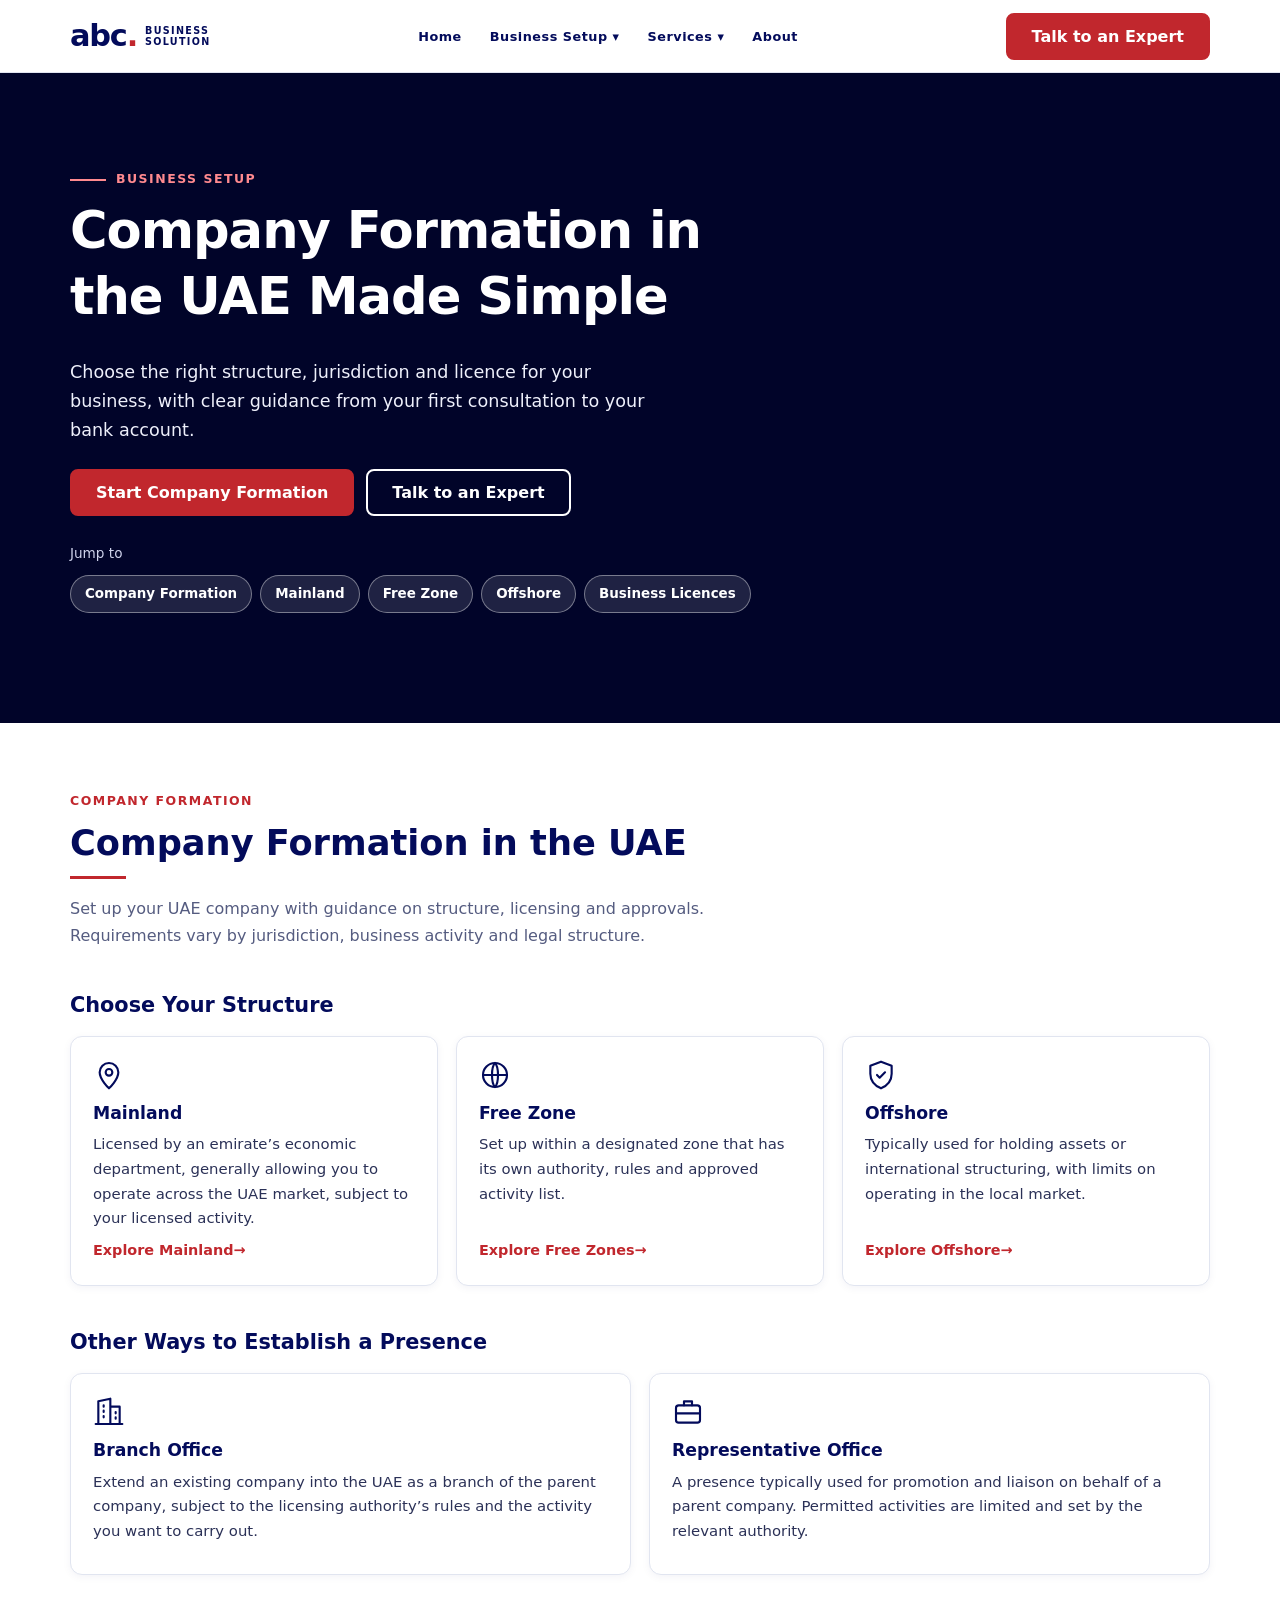
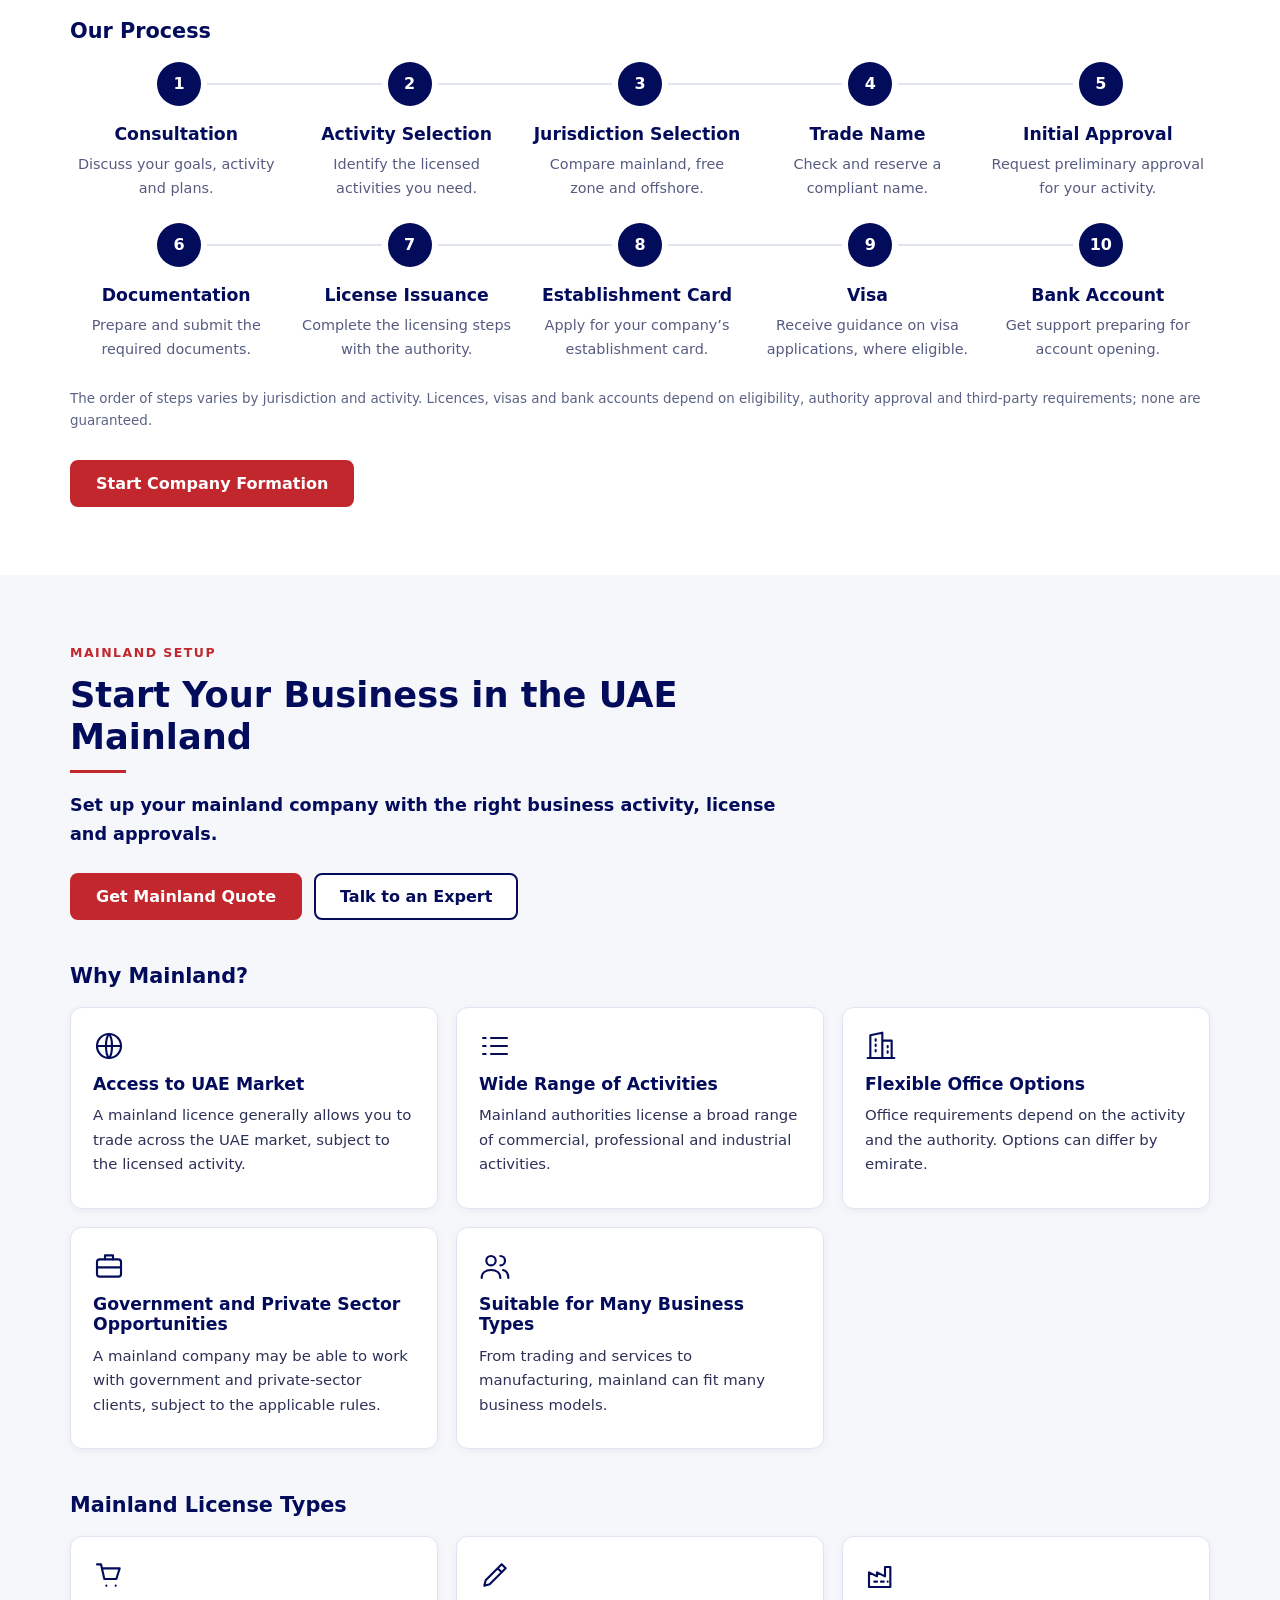
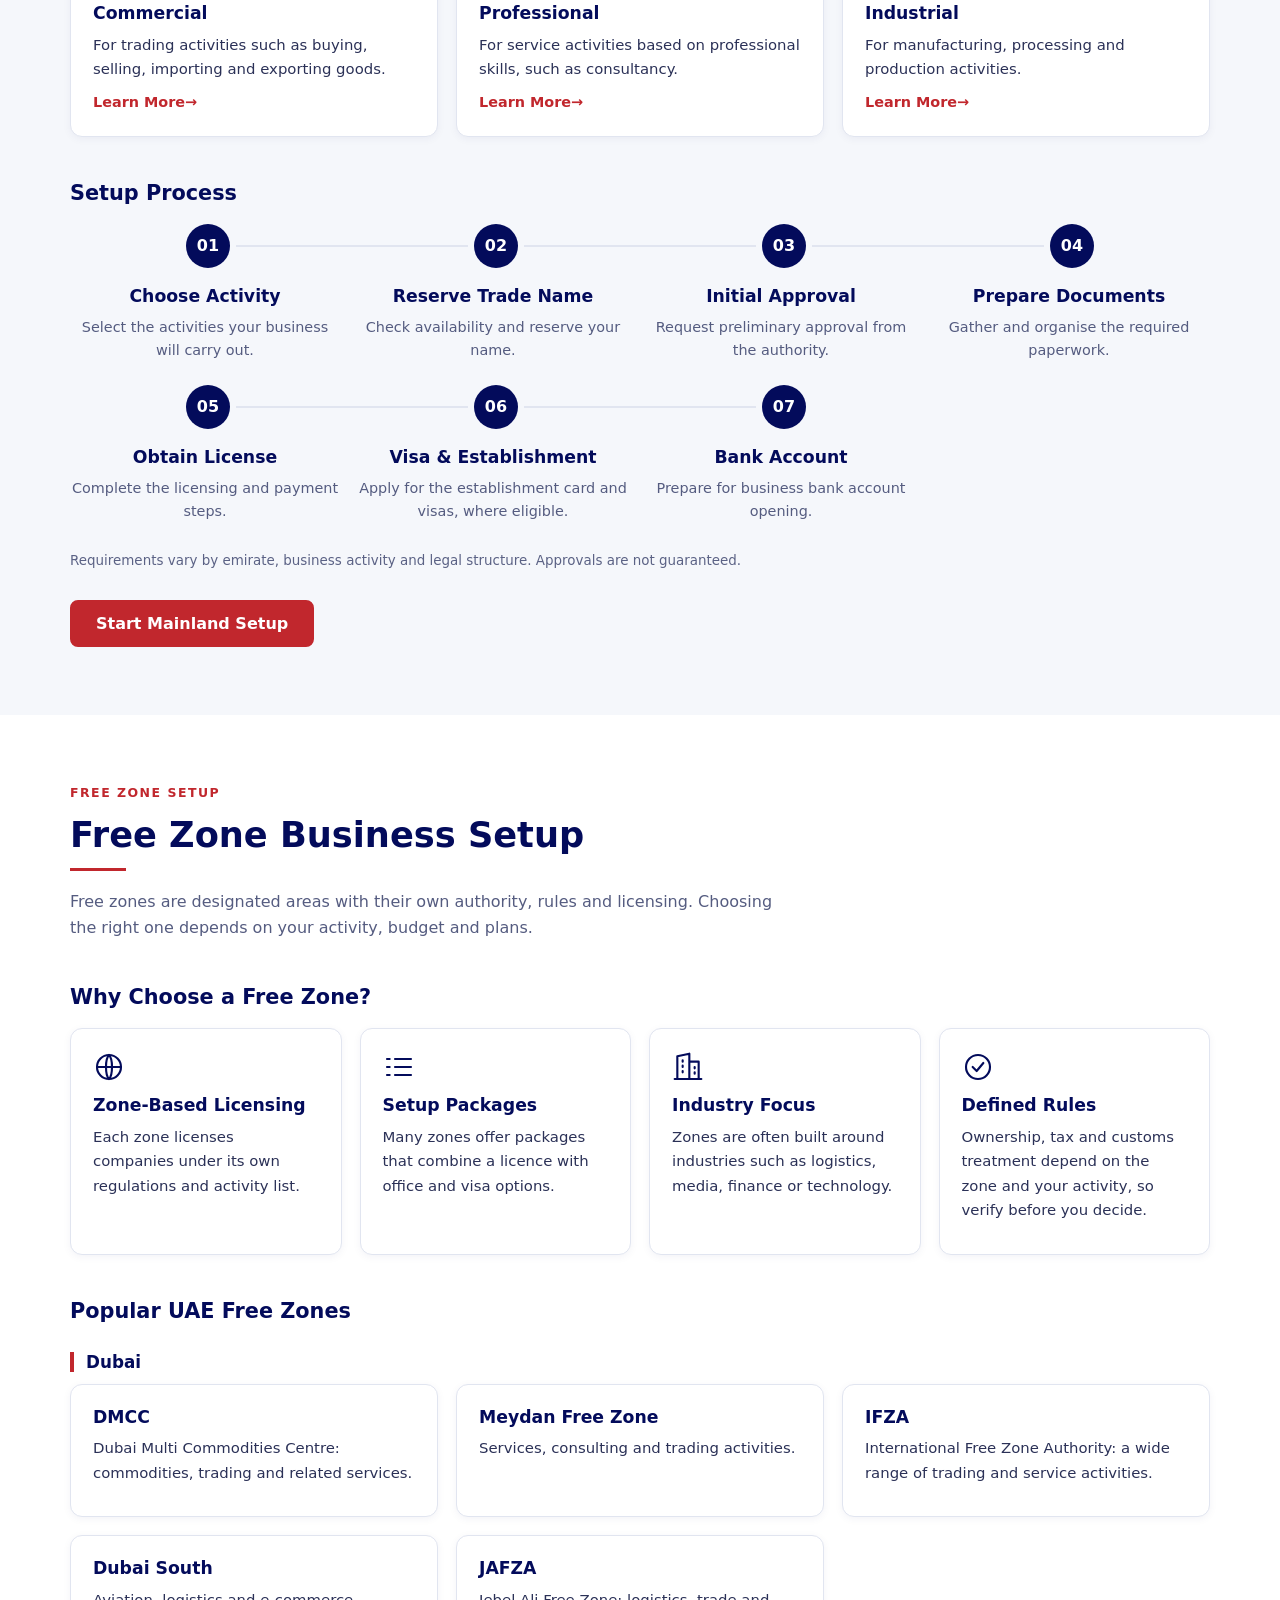
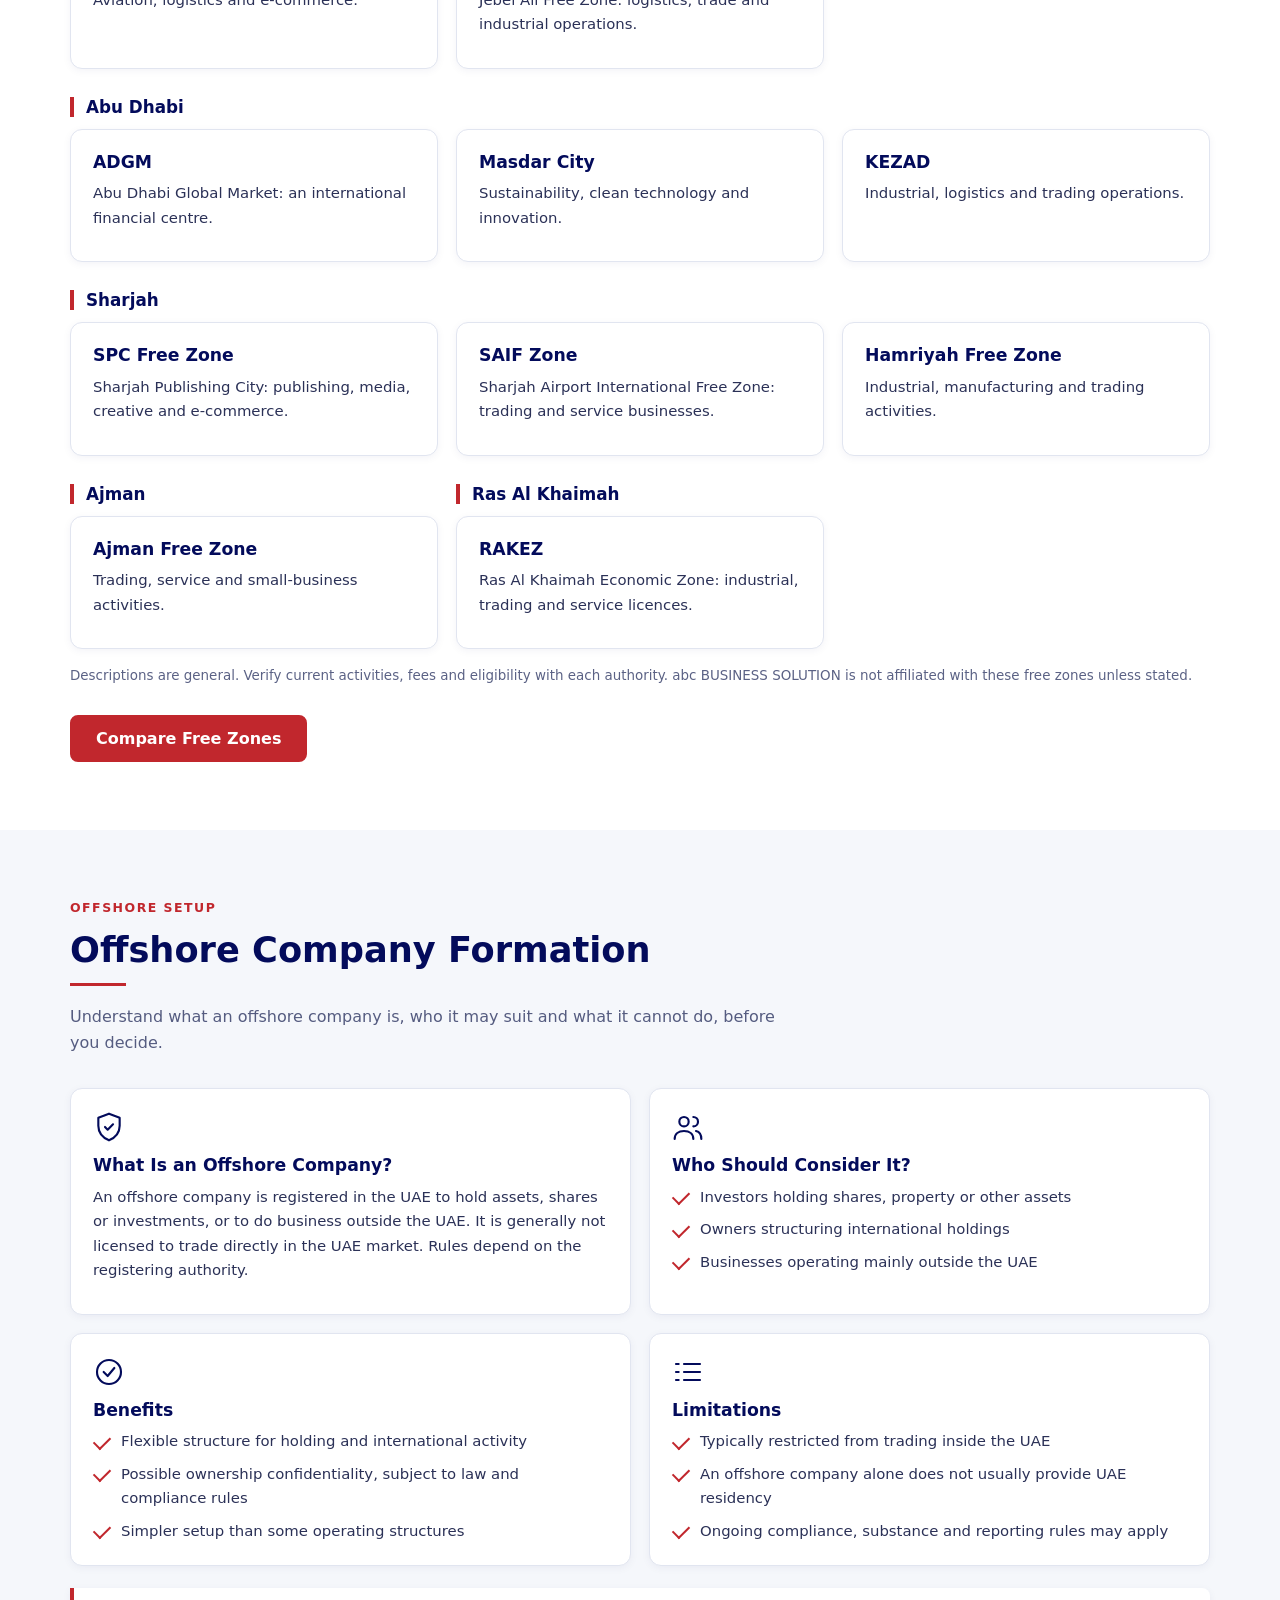
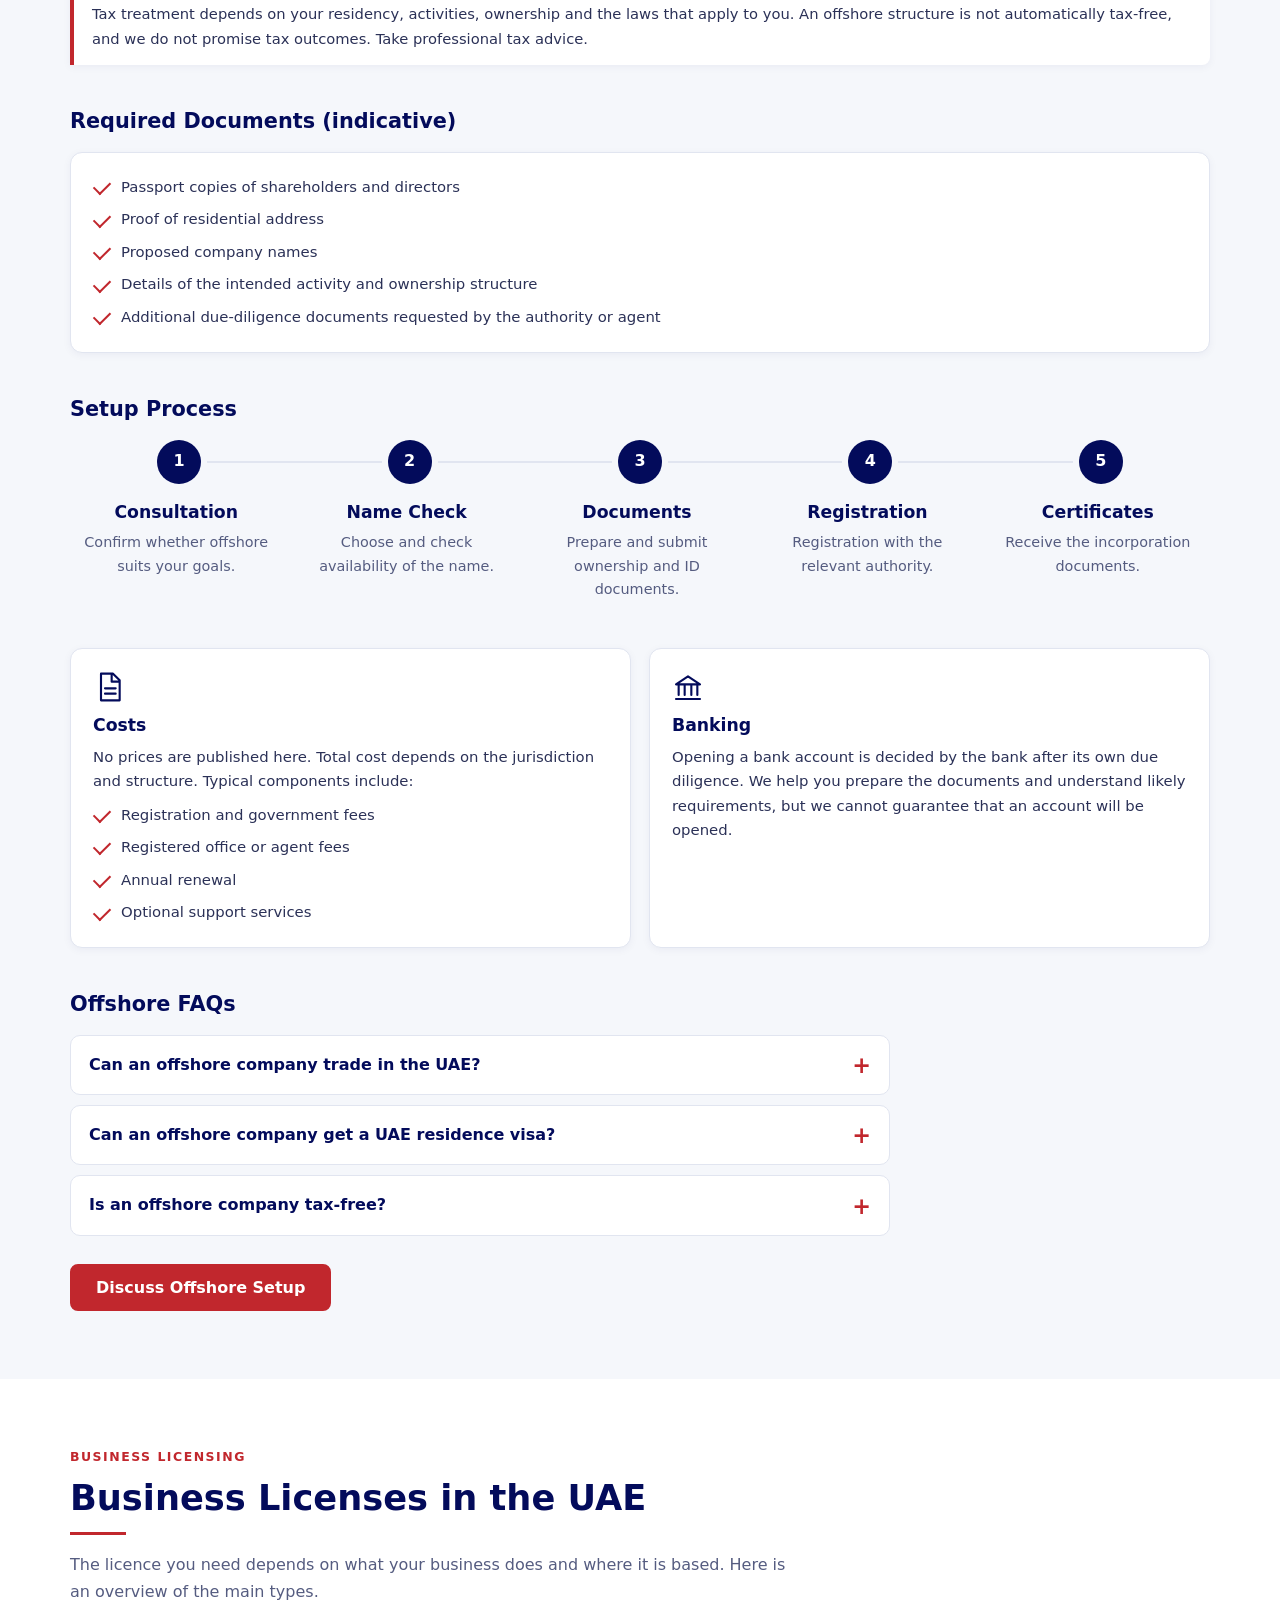
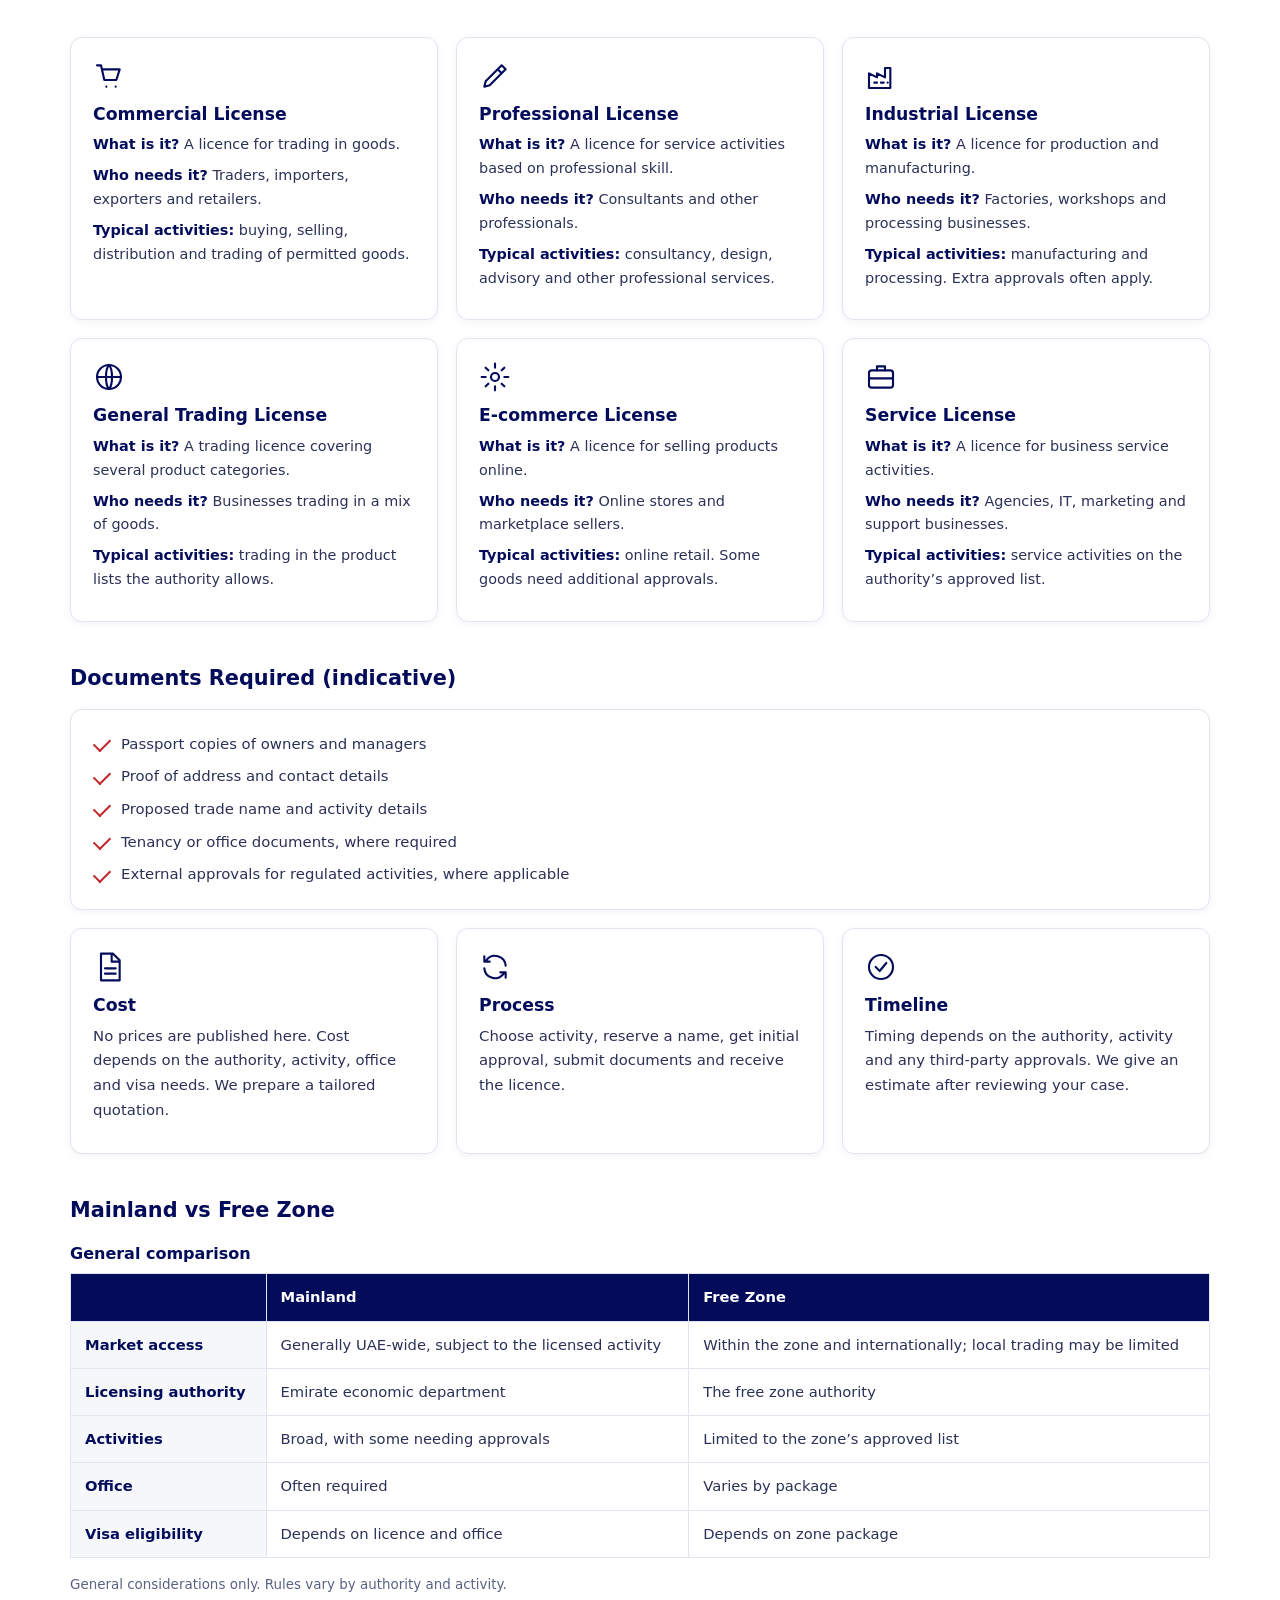
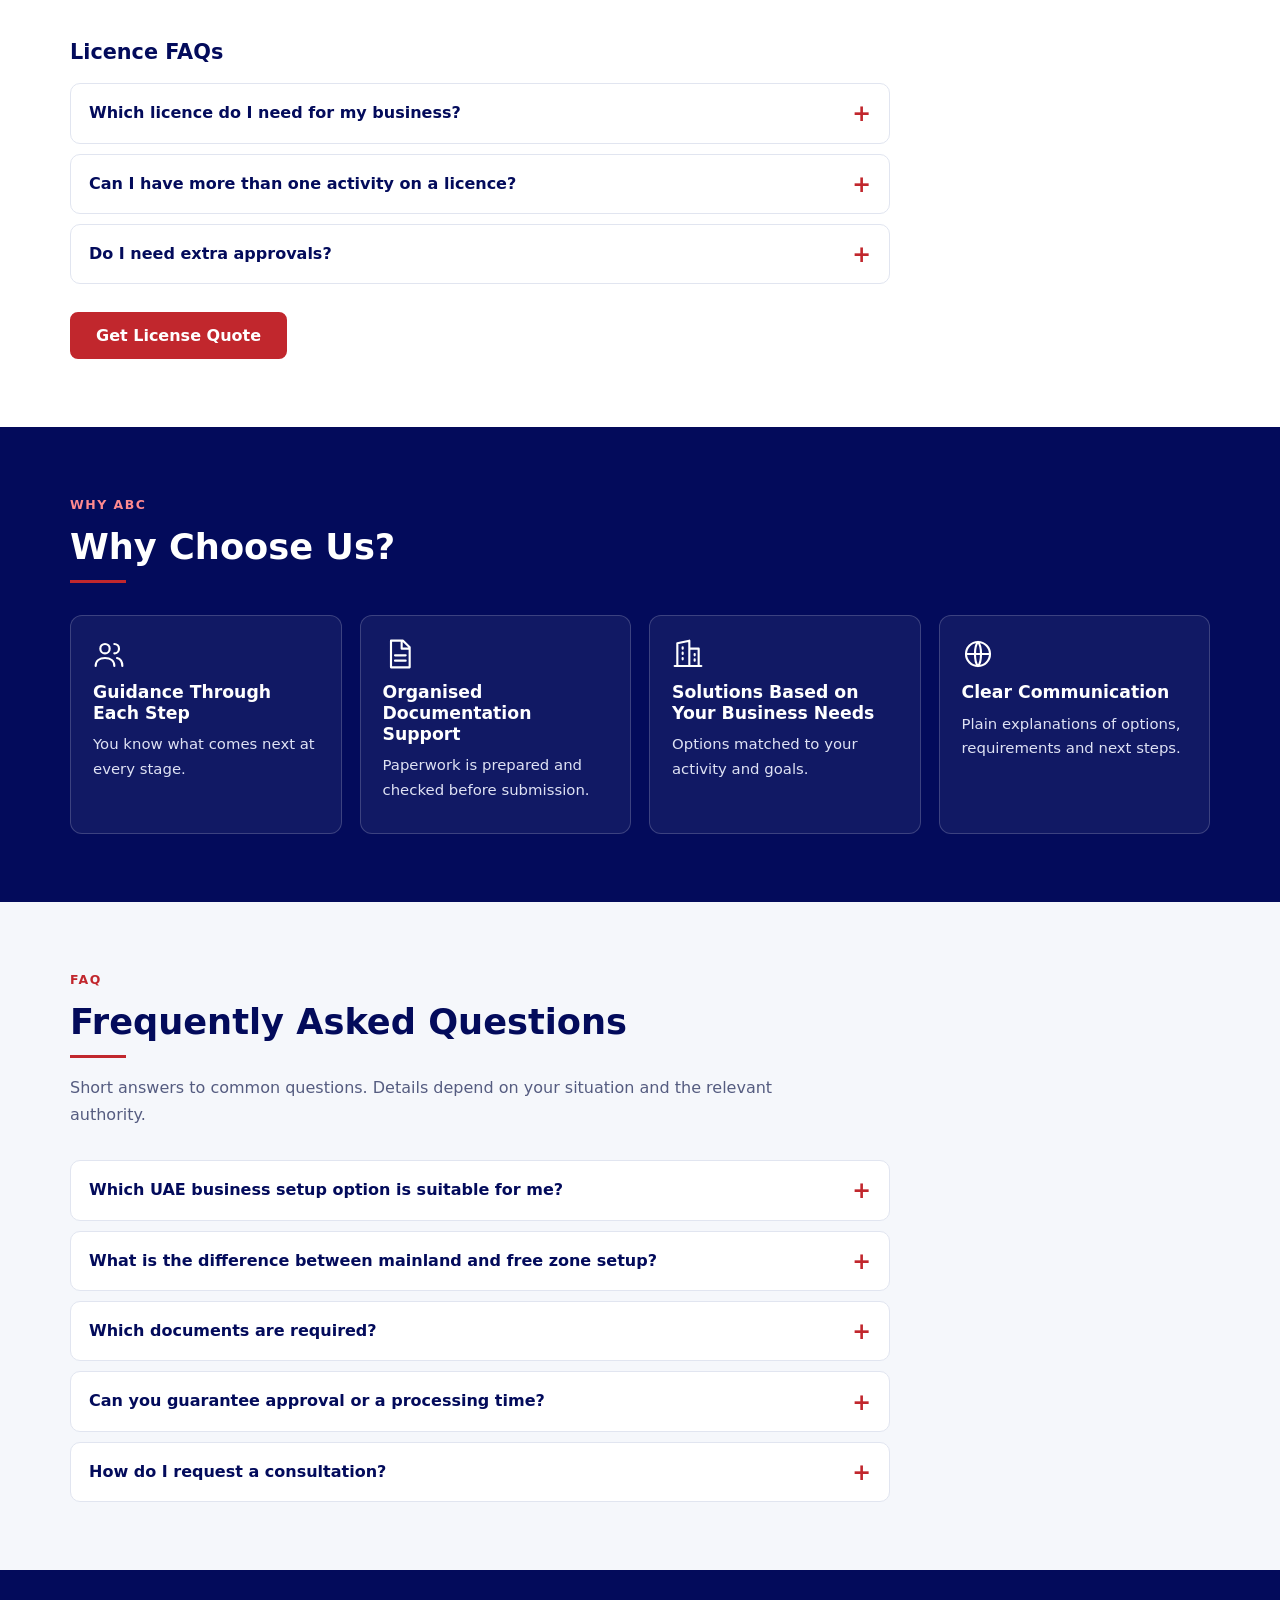
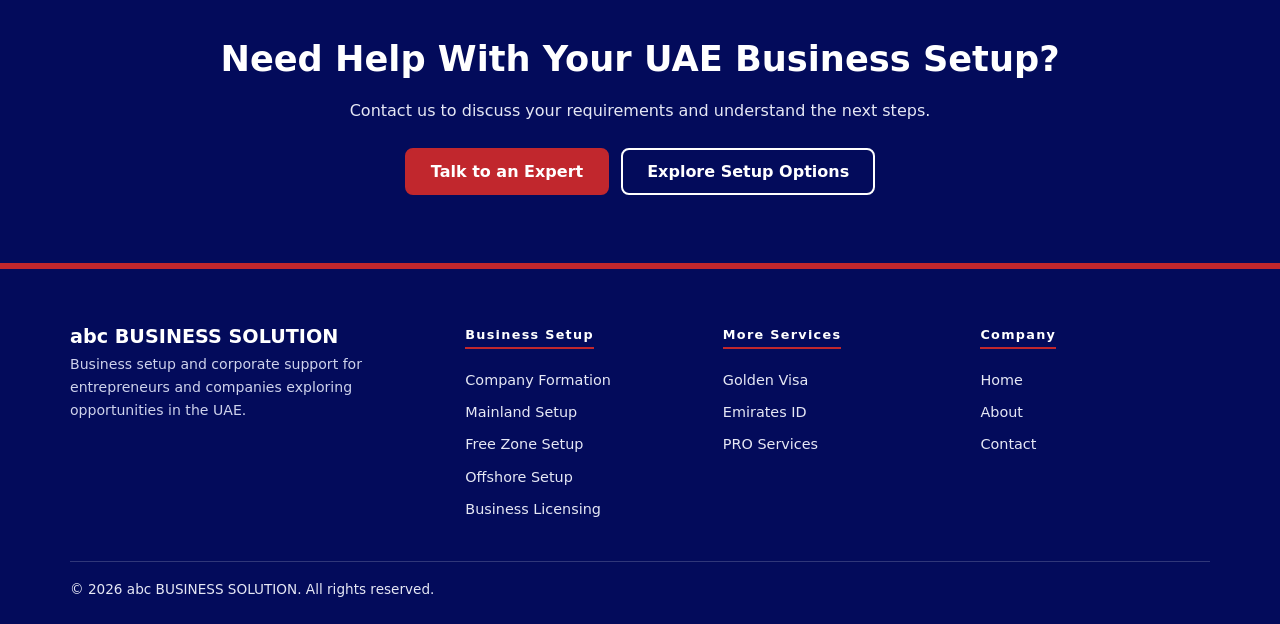
==== bdemo.html @ 38ab12c4 "Add files via upload" ====
<!DOCTYPE html>
<html lang="en">
<head>
<meta charset="utf-8">
<meta name="viewport" content="width=device-width, initial-scale=1">
<title>Company Formation in the UAE: Mainland, Free Zone, Offshore &amp; Licences | abc BUSINESS SOLUTION</title>
<meta name="description" content="Company formation in the UAE made simple. Compare mainland, free zone and offshore setup and understand business licences with abc BUSINESS SOLUTION.">
<meta name="theme-color" content="#030B5B">
<link rel="canonical" href="https://www.example.com/business-setup.html"><!-- TODO: replace with real domain -->
<meta property="og:type" content="website">
<meta property="og:title" content="Company Formation in the UAE | abc BUSINESS SOLUTION">
<meta property="og:description" content="Mainland, free zone and offshore company formation and business licensing in the UAE.">
<meta property="og:url" content="https://www.example.com/business-setup.html">
<link rel="icon" href="data:image/svg+xml,%3Csvg xmlns='http://www.w3.org/2000/svg' viewBox='0 0 32 32'%3E%3Crect width='32' height='32' rx='6' fill='%23030B5B'/%3E%3Ccircle cx='24' cy='8' r='3' fill='%23C1272D'/%3E%3C/svg%3E">
<style>
:root{--n:#030B5B;--r:#C1272D;--g:#F5F7FB;--b:#E1E5F0;--t:#2b3157;--ff:system-ui,-apple-system,"Segoe UI",Roboto,Helvetica,Arial,sans-serif}
*{box-sizing:border-box}
html{scroll-behavior:smooth;scroll-padding-top:84px}
body{margin:0;font:16px/1.65 var(--ff);color:var(--t);background:#fff;overflow-x:hidden}
h1,h2,h3,h4{color:var(--n);line-height:1.2;margin:0 0 .5em}
h1{font-size:clamp(2rem,5vw,3.2rem);letter-spacing:-.02em}
h2{font-size:clamp(1.6rem,3.2vw,2.2rem)}
h3{font-size:1.08rem}
h4{font-size:1rem}
p{margin:0 0 1em}
a{color:inherit}
ul{margin:0}
.wrap{max-width:1180px;margin:0 auto;padding:0 20px}
section{padding:68px 0}
.alt{background:var(--g)}
[hidden]{display:none!important}
:focus-visible{outline:3px solid var(--r);outline-offset:2px}
.lab{color:var(--r);font-weight:700;font-size:.78rem;letter-spacing:.12em;text-transform:uppercase;display:block;margin-bottom:10px}
.hd{max-width:720px;margin-bottom:32px}.hd p{color:#555c80}.hd .sh{color:var(--n);font-weight:700;font-size:1.1rem;margin-bottom:.4em}
.btn{display:inline-block;border:2px solid var(--r);background:var(--r);color:#fff;padding:12px 24px;border-radius:8px;font:600 1rem var(--ff);text-decoration:none;cursor:pointer;transition:.25s}
.btn:hover{background:#a21f24;border-color:#a21f24;transform:translateY(-2px)}
.btn.o{background:#fff;color:var(--n);border-color:var(--n)}.btn.o:hover{background:var(--n);color:#fff}
.btns{display:flex;flex-wrap:wrap;gap:12px;margin-top:24px}
.cta-row{margin-top:28px}
.grid{display:grid;gap:18px;grid-template-columns:1fr}
@media(min-width:600px){.g2,.g3,.g4{grid-template-columns:repeat(2,1fr)}}
@media(min-width:960px){.g3{grid-template-columns:repeat(3,1fr)}.g4{grid-template-columns:repeat(4,1fr)}}
.card{position:relative;overflow:hidden;background:#fff;border:1px solid var(--b);border-radius:12px;padding:22px;box-shadow:0 2px 8px rgba(3,11,91,.05);transition:.3s;display:flex;flex-direction:column;text-decoration:none}
.card:hover{transform:translateY(-5px);box-shadow:0 12px 28px rgba(3,11,91,.12)}
.card p{flex:1;font-size:.93rem;margin-bottom:.6em}
.card:before{content:"";position:absolute;left:0;top:0;height:3px;width:100%;background:var(--r);transform:scaleX(0);transform-origin:left;transition:transform .4s}
.card:hover:before{transform:scaleX(1)}
.go{color:var(--r);font-weight:600;font-size:.9rem;text-decoration:none}
.go:after{content:" \2192";display:inline-block;transition:.25s}
.card:hover .go:after{transform:translateX(4px)}
.ic{width:32px;height:32px;fill:none;stroke:var(--n);stroke-width:1.6;stroke-linecap:round;stroke-linejoin:round;margin-bottom:12px;transition:transform .35s,stroke .25s}
.card:hover .ic{stroke:var(--r);transform:translateY(-3px) scale(1.12) rotate(-4deg)}
.sub3{margin:44px 0 18px;font-size:1.3rem}
.emirate{margin:28px 0 12px;font-size:1.05rem;padding-left:12px;border-left:4px solid var(--r)}
.note{font-size:.84rem;color:#5b6285;margin-top:16px}
.chk{list-style:none;padding:0;margin:0;display:grid;gap:8px}
.chk li{padding-left:28px;position:relative}
.chk li:before{content:"";position:absolute;left:4px;top:.5em;width:8px;height:14px;border:solid var(--r);border-width:0 2px 2px 0;transform:translateY(-4px) rotate(45deg)}
.card .chk{font-size:.93rem}
.dl p{margin:0 0 .5em;font-size:.9rem}.dl b{color:var(--n)}
/* header */
header{position:sticky;top:0;z-index:50;background:#fff;border-bottom:1px solid var(--b)}
.bar{display:flex;align-items:center;justify-content:space-between;height:72px;gap:16px}
.logo{text-decoration:none;color:var(--n);display:flex;align-items:center;gap:8px}
.logo b{font-size:1.9rem;letter-spacing:-.04em;line-height:1}.logo b i{color:var(--r);font-style:normal}
.logo small{font-size:.6rem;letter-spacing:.14em;font-weight:700;line-height:1.2}
nav ul{list-style:none;margin:0;padding:0}
.top{display:flex;gap:4px;align-items:center}.top>li{position:relative}
.top>li>a,.top>li>button{font:600 .8rem var(--ff);letter-spacing:.04em;color:var(--n);background:none;border:0;padding:10px 12px;cursor:pointer;text-decoration:none;display:block;position:relative}
.top>li>a:after,.top>li>button:after{content:"";position:absolute;left:12px;right:12px;bottom:4px;height:2px;background:var(--r);transform:scaleX(0);transition:.25s}
.top>li:hover>a:after,.top>li:hover>button:after,.open>button:after{transform:scaleX(1)}
.sub{display:none;position:absolute;top:100%;left:0;min-width:240px;background:#fff;border:1px solid var(--b);border-radius:10px;box-shadow:0 12px 28px rgba(3,11,91,.14);padding:8px}
.sub a{display:block;padding:8px 12px;border-radius:6px;text-decoration:none;font-size:.9rem;color:var(--n)}.sub a:hover{background:var(--g);color:var(--r)}
@media(min-width:901px){.top>li:hover>.sub,.open>.sub{display:block}}
.burger{display:none;background:none;border:1px solid var(--b);border-radius:8px;width:44px;height:44px;cursor:pointer}
.burger span{display:block;width:20px;height:2px;background:var(--n);margin:5px auto;transition:.3s}
.menu-open .burger span:nth-child(1){transform:translateY(7px) rotate(45deg)}.menu-open .burger span:nth-child(2){opacity:0}.menu-open .burger span:nth-child(3){transform:translateY(-7px) rotate(-45deg)}
@media(max-width:900px){.burger{display:block}.hcta{display:none}
nav{position:absolute;top:72px;left:0;right:0;background:#fff;border-bottom:1px solid var(--b);max-height:0;overflow:hidden;transition:max-height .35s}
.menu-open nav{max-height:calc(100vh - 72px);overflow-y:auto}
.top{flex-direction:column;align-items:stretch;padding:8px 20px 20px}
.top>li>a,.top>li>button{width:100%;text-align:left;padding:14px 4px}
.sub{position:static;box-shadow:none;border:0;padding:0 0 0 12px}.open>.sub{display:block}}
/* hero: video + permanent navy tint (video z0, tint z1, content z2) */
.hero{
    position:relative;
    isolation:isolate;
    overflow:hidden;
    background:#000;              /* neutral, not blue */
    color:#fff;
    padding:96px 0 110px;
    min-height:min(78vh,640px);
    display:flex;
    align-items:center;
}

.hero .wrap{position:relative;z-index:2;width:100%}

.hero-vid{
    position:absolute;
    inset:0;
    width:100%;
    height:100%;
    object-fit:cover;
    object-position:center;
    z-index:0;
    filter:brightness(.75) saturate(.85);
}

.hero:after{
    content:"";
    position:absolute;
    inset:0;
    z-index:1;
    pointer-events:none;
    background:rgba(3,11,91,.45);
}

.hc{max-width:700px}

.hero h1{color:#fff}
.hero .lab{color:#ff8a8f}
.hero .lead{color:#eef0fb}
.hero-vid.ready {
    opacity: 1;
}
.lead{font-size:1.1rem;max-width:580px}
.hero .btn.o{background:transparent;color:#fff;border-color:#fff}
.hero .btn.o:hover{background:#fff;color:var(--n)}

.chip-lbl{font-size:.85rem;color:#cfd3ec;margin:26px 0 10px}
.chips{display:flex;flex-wrap:wrap;gap:8px;list-style:none;padding:0;margin:0}
.chips a{display:block;text-decoration:none;font-size:.84rem;font-weight:600;color:#fff;padding:7px 14px;border:1px solid rgba(255,255,255,.4);border-radius:999px;background:rgba(255,255,255,.12);transition:.25s}
.chips a:hover{background:#fff;color:var(--n);border-color:#fff}
/* animation */
.in{opacity:0;transform:translateY(18px);animation:up .7s forwards}
@keyframes up{to{opacity:1;transform:none}}
.rv{opacity:0;transform:translateY(24px);transition:opacity .8s cubic-bezier(.2,.7,.2,1),transform .8s cubic-bezier(.2,.7,.2,1)}
.rv.on{opacity:1;transform:none}
.hero .lab:before{content:"";display:inline-block;width:36px;height:2px;background:#ff8a8f;vertical-align:middle;margin-right:10px;animation:grow 1s .2s both}
@keyframes grow{from{width:0}}
.hd h2:after{content:"";display:block;height:3px;width:0;background:var(--r);margin-top:12px;transition:width .9s .3s}.hd.on h2:after{width:56px}
.hero .btn:not(.o){animation:pulse 2.8s 1.8s infinite}
@keyframes pulse{0%{box-shadow:0 0 0 0 rgba(193,39,45,.55)}70%,100%{box-shadow:0 0 0 14px rgba(193,39,45,0)}}
#prog{position:fixed;top:0;left:0;height:3px;width:100%;background:var(--r);transform:scaleX(0);transform-origin:left;z-index:60}
.w{display:inline-block;overflow:hidden;vertical-align:top;padding-bottom:.1em}
.w>span{display:inline-block;transform:translateY(110%);animation:wd .8s cubic-bezier(.2,.7,.2,1) forwards;animation-delay:calc(var(--i)*80ms + 150ms)}
@keyframes wd{to{transform:none}}
/* steps */
.steps{list-style:none;margin:0;padding:0;display:grid;gap:12px}
.st{position:relative;padding:0 0 26px 62px}
.st .nm{position:absolute;left:0;top:0;width:44px;height:44px;border-radius:50%;background:var(--n);color:#fff;display:grid;place-items:center;font-weight:700;transition:transform .5s cubic-bezier(.3,1.6,.5,1),background .3s}
.st:not(.on) .nm{transform:scale(0)}.st:hover .nm{background:var(--r)}
.st:before{content:"";position:absolute;left:21px;top:44px;bottom:0;width:2px;background:var(--b);transform-origin:top;transform:scaleY(0);transition:transform .8s .3s}
.st.on:before{transform:none}.st:last-child:before{display:none}
.st p{font-size:.9rem;color:#555c80;margin:0}
@media(min-width:900px){.s4{grid-template-columns:repeat(4,1fr)}.s5{grid-template-columns:repeat(5,1fr)}
.st{padding:62px 6px 0 0;text-align:center;margin-bottom:10px}.st .nm{left:calc(50% - 22px)}
.st:before{left:calc(50% + 28px);top:21px;bottom:auto;width:calc(100% - 44px);height:2px;transform-origin:left;transform:scaleX(0)}
.st.on:before{transform:none}
.s4 .st:nth-child(4n):before,.s5 .st:nth-child(5n):before{display:none}}
/* table */
.tw{overflow-x:auto;margin-top:8px}
table{border-collapse:collapse;width:100%;min-width:620px;background:#fff}
th,td{border:1px solid var(--b);padding:11px 14px;text-align:left;font-size:.92rem;vertical-align:top}
th{background:var(--n);color:#fff}tbody th{background:var(--g);color:var(--n)}
/* faq (details/summary: no JS needed) */
.faq{max-width:820px}
.faq details{background:#fff;border:1px solid var(--b);border-radius:10px;margin-top:10px;transition:border-color .25s}
.faq details[open]{border-color:var(--n)}
.faq summary{list-style:none;cursor:pointer;padding:16px 48px 16px 18px;font-weight:600;color:var(--n);position:relative}
.faq summary::-webkit-details-marker{display:none}
.faq summary:after{content:"+";position:absolute;right:18px;top:50%;transform:translateY(-50%);color:var(--r);font-size:1.4rem}
.faq details[open] summary:after{content:"\2212"}
.faq details p{padding:0 18px 16px;margin:0;color:#444b72;font-size:.95rem}
.callout{margin-top:22px;padding:14px 18px;background:#fff;border-left:4px solid var(--r);border-radius:0 8px 8px 0;font-size:.92rem;box-shadow:0 2px 8px rgba(3,11,91,.05)}
/* dark */
.dark{background:var(--n);color:#e6e8f5}.dark h2,.dark h3{color:#fff}.dark .hd p{color:#cfd3ec}
.dark .card{background:rgba(255,255,255,.06);border-color:rgba(255,255,255,.18);box-shadow:none}
.dark .ic{stroke:#fff}.dark .card:hover .ic{stroke:#ff8a8f}.dark .card p{color:#dfe2f4}
.fin{text-align:center;border-bottom:6px solid var(--r)}.fin .btns{justify-content:center}
.fin .btn.o{background:transparent;color:#fff;border-color:#fff}.fin .btn.o:hover{background:#fff;color:var(--n)}
/* footer */
footer{background:var(--n);color:#e6e8f5;padding:52px 0 24px}
footer h4{color:#fff;margin:0 0 12px;font-size:.8rem;letter-spacing:.1em;border-bottom:2px solid var(--r);display:inline-block;padding-bottom:4px}
footer ul{list-style:none;padding:0;margin:0}footer li{margin:6px 0}footer a{text-decoration:none;font-size:.9rem}footer a:hover{color:#ff8a8f}
.fg{display:grid;gap:28px;grid-template-columns:repeat(2,1fr)}.fg .br{grid-column:1/-1}
.fg .br p{font-size:.88rem;color:#cfd3ec}
.fb{border-top:1px solid rgba(255,255,255,.18);margin-top:32px;padding-top:16px;font-size:.85rem}
@media(min-width:900px){.fg{grid-template-columns:1.6fr 1fr 1fr 1fr}.fg .br{grid-column:auto}}
@media(prefers-reduced-motion:reduce){*,*:before,*:after{animation:none!important;transition:none!important;scroll-behavior:auto!important}.in,.rv,.w>span{opacity:1;transform:none}.st:not(.on) .nm{transform:none}.st:before{transform:none}}
</style>
</head>
<body>
<div id="prog" aria-hidden="true"></div>

<svg width="0" height="0" style="position:absolute" aria-hidden="true"><defs>
<symbol id="i-building" viewBox="0 0 24 24"><path d="M4 21V4l9-2v19M13 8h7v13M8 7v1M8 11v1M8 15v1M17 12v1M17 16v1M2 21h20"/></symbol>
<symbol id="i-id" viewBox="0 0 24 24"><rect x="3" y="5" width="18" height="14" rx="2"/><circle cx="9" cy="11" r="2"/><path d="M6 16c.6-2 4.4-2 6 0M15 10h3M15 14h3"/></symbol>
<symbol id="i-pin" viewBox="0 0 24 24"><path d="M12 22s7-6.5 7-12a7 7 0 0 0-14 0c0 5.5 7 12 7 12z"/><circle cx="12" cy="10" r="2.5"/></symbol>
<symbol id="i-gear" viewBox="0 0 24 24"><circle cx="12" cy="12" r="3"/><path d="M12 2v3M12 19v3M2 12h3M19 12h3M5 5l2 2M17 17l2 2M19 5l-2 2M7 17l-2 2"/></symbol>
<symbol id="i-doc" viewBox="0 0 24 24"><path d="M6 2h9l5 5v15H6zM14 2v6h6M9 13h8M9 17h8"/></symbol>
<symbol id="i-shield" viewBox="0 0 24 24"><path d="M12 2l8 3v6c0 5-3.5 9-8 11-4.5-2-8-6-8-11V5z"/><path d="M9 12l2 2 4-4"/></symbol>
<symbol id="i-users" viewBox="0 0 24 24"><circle cx="9" cy="8" r="3.5"/><path d="M2 21c0-4 3-6 7-6s7 2 7 6M16 4.5a3.5 3.5 0 0 1 0 7M18 15c2.5.6 4 2.4 4 6"/></symbol>
<symbol id="i-globe" viewBox="0 0 24 24"><circle cx="12" cy="12" r="9"/><path d="M3 12h18M12 3c3 3 3 15 0 18M12 3c-3 3-3 15 0 18"/></symbol>
<symbol id="i-star" viewBox="0 0 24 24"><path d="M12 2l3 6.5 7 .9-5.1 4.8 1.3 7L12 17.8 5.8 21.2l1.3-7L2 9.4l7-.9z"/></symbol>
<symbol id="i-pen" viewBox="0 0 24 24"><path d="M4 20l1-4L17 4l3 3L8 19zM14 7l3 3"/></symbol>
<symbol id="i-refresh" viewBox="0 0 24 24"><path d="M20 11a8 8 0 0 0-14.5-4M4 4v4h4M4 13a8 8 0 0 0 14.5 4M20 20v-4h-4"/></symbol>
<symbol id="i-brief" viewBox="0 0 24 24"><rect x="3" y="7" width="18" height="13" rx="2"/><path d="M9 7V4h6v3M3 13h18"/></symbol>
<symbol id="i-check" viewBox="0 0 24 24"><circle cx="12" cy="12" r="9"/><path d="M8 12l3 3 5-6"/></symbol>
<symbol id="i-bank" viewBox="0 0 24 24"><path d="M3 10l9-6 9 6zM5 10v8M9.5 10v8M14.5 10v8M19 10v8M3 21h18"/></symbol>
<symbol id="i-list" viewBox="0 0 24 24"><path d="M9 6h12M9 12h12M9 18h12M3 6h2M3 12h2M3 18h2"/></symbol>
<symbol id="i-cart" viewBox="0 0 24 24"><path d="M3 4h3l2.5 11h9L20 7H7M10 20h.01M17 20h.01"/></symbol>
<symbol id="i-factory" viewBox="0 0 24 24"><path d="M3 21V10l6 3V10l6 3V6h4v15zM7 17h2M12 17h2M17 17h.01"/></symbol>
</defs></svg>

<header id="top"><div class="wrap bar">
<a class="logo" href="index.html" aria-label="abc BUSINESS SOLUTION home"><b>abc<i>.</i></b><small>BUSINESS<br>SOLUTION</small></a>
<nav id="nav" aria-label="Main">
<ul class="top">
<li><a href="index.html">Home</a></li>
<li class="dd"><button type="button" aria-expanded="false" aria-haspopup="true">Business Setup &#9662;</button>
<ul class="sub">
<li><a href="#company-formation">Company Formation</a></li>
<li><a href="#mainland">Mainland Setup</a></li>
<li><a href="#free-zone">Free Zone Setup</a></li>
<li><a href="#offshore">Offshore Setup</a></li>
<li><a href="#licenses">Business Licensing</a></li>
</ul></li>
<li class="dd"><button type="button" aria-expanded="false" aria-haspopup="true">Services &#9662;</button>
<ul class="sub">
<li><a href="services.html#golden-visa">Golden Visa</a></li>
<li><a href="services.html#emirates-id">Emirates ID</a></li>
<li><a href="services.html#pro-services">PRO Services</a></li>
</ul></li>
<li><a href="index.html#why">About</a></li>
</ul></nav>
<a class="btn hcta" href="contact.html">Talk to an Expert</a>
<button class="burger" id="burger" type="button" aria-label="Open menu" aria-expanded="false" aria-controls="nav"><span></span><span></span><span></span></button>
</div></header>

<main>

<!-- ================= HERO ================= -->
<section class="hero" aria-labelledby="hero-h">
<!-- Keep the MP4 and poster image in the same folder as this file. Use relative filenames, not C:\ paths. -->

<video class="hero-vid" id="hv" autoplay muted loop playsinline 
webkit-playsinline preload="auto" poster="service-poster.jpg" 
disablepictureinpicture disableremoteplayback aria-hidden="true" 
tabindex="-1">
<source src="6163661-hd_1280_720_30fps.mp4" type="video/mp4">
</video>

<div class="hero-tint" aria-hidden="true"></div>
<div class="wrap"><div class="hc">
<span class="lab in">Business Setup</span>
<h1 id="hero-h">Company Formation in the UAE Made Simple</h1>
<p class="lead in" style="animation-delay:.5s">Choose the right structure, jurisdiction and licence for your business, with clear guidance from your first consultation to your bank account.</p>
<div class="btns in" style="animation-delay:.7s"><a class="btn" href="#company-formation">Start Company Formation</a><a class="btn o" href="contact.html">Talk to an Expert</a></div>
<p class="chip-lbl in" style="animation-delay:.85s">Jump to</p>
<ul class="chips in" style="animation-delay:.9s">
<li><a href="#company-formation">Company Formation</a></li>
<li><a href="#mainland">Mainland</a></li>
<li><a href="#free-zone">Free Zone</a></li>
<li><a href="#offshore">Offshore</a></li>
<li><a href="#licenses">Business Licences</a></li>
</ul>
</div></div>
</section>

<!-- ================= 1. COMPANY FORMATION ================= -->
<section id="company-formation" aria-labelledby="cf-h"><div class="wrap">
<div class="hd rv">
    <span class="lab">Company Formation</span>
    <h2 id="cf-h">Company Formation in the UAE</h2>
    <p>Set up your UAE company with guidance on structure, licensing and approvals. Requirements vary by jurisdiction, business activity and legal structure.</p></div>

<h3 class="sub3">Choose Your Structure</h3>
<div class="grid g3">
<a class="card rv" href="#mainland"><svg class="ic" aria-hidden="true"><use href="#i-pin"/></svg><h3>Mainland</h3><p>Licensed by an emirate’s economic department, generally allowing you to operate across the UAE market, subject to your licensed activity.</p><span class="go">Explore Mainland</span></a>
<a class="card rv" href="#free-zone"><svg class="ic" aria-hidden="true"><use href="#i-globe"/></svg><h3>Free Zone</h3><p>Set up within a designated zone that has its own authority, rules and approved activity list.</p><span class="go">Explore Free Zones</span></a>
<a class="card rv" href="#offshore"><svg class="ic" aria-hidden="true"><use href="#i-shield"/></svg><h3>Offshore</h3><p>Typically used for holding assets or international structuring, with limits on operating in the local market.</p><span class="go">Explore Offshore</span></a>
</div>

<h3 class="sub3">Other Ways to Establish a Presence</h3>
<div class="grid g2">
<div class="card rv"><svg class="ic" aria-hidden="true"><use href="#i-building"/></svg><h3>Branch Office</h3><p>Extend an existing company into the UAE as a branch of the parent company, subject to the licensing authority’s rules and the activity you want to carry out.</p></div>
<div class="card rv"><svg class="ic" aria-hidden="true"><use href="#i-brief"/></svg><h3>Representative Office</h3><p>A presence typically used for promotion and liaison on behalf of a parent company. Permitted activities are limited and set by the relevant authority.</p></div>
</div>

<h3 class="sub3">Our Process</h3>
<ol class="steps s5">
<li class="st rv"><span class="nm">1</span><h3>Consultation</h3><p>Discuss your goals, activity and plans.</p></li>
<li class="st rv"><span class="nm">2</span><h3>Activity Selection</h3><p>Identify the licensed activities you need.</p></li>
<li class="st rv"><span class="nm">3</span><h3>Jurisdiction Selection</h3><p>Compare mainland, free zone and offshore.</p></li>
<li class="st rv"><span class="nm">4</span><h3>Trade Name</h3><p>Check and reserve a compliant name.</p></li>
<li class="st rv"><span class="nm">5</span><h3>Initial Approval</h3><p>Request preliminary approval for your activity.</p></li>
<li class="st rv"><span class="nm">6</span><h3>Documentation</h3><p>Prepare and submit the required documents.</p></li>
<li class="st rv"><span class="nm">7</span><h3>License Issuance</h3><p>Complete the licensing steps with the authority.</p></li>
<li class="st rv"><span class="nm">8</span><h3>Establishment Card</h3><p>Apply for your company’s establishment card.</p></li>
<li class="st rv"><span class="nm">9</span><h3>Visa</h3><p>Receive guidance on visa applications, where eligible.</p></li>
<li class="st rv"><span class="nm">10</span><h3>Bank Account</h3><p>Get support preparing for account opening.</p></li>
</ol>
<p class="note">The order of steps varies by jurisdiction and activity. Licences, visas and bank accounts depend on eligibility, authority approval and third-party requirements; none are guaranteed.</p>
<div class="cta-row rv"><a class="btn" href="contact.html">Start Company Formation</a></div>
</div></section>

<!-- ================= 2. MAINLAND ================= -->
<section class="alt" id="mainland" aria-labelledby="ml-h"><div class="wrap">
<div class="hd rv"><span class="lab">Mainland Setup</span><h2 id="ml-h">Start Your Business in the UAE Mainland</h2><p class="sh">Set up your mainland company with the right business activity, license and approvals.</p>
<div class="btns"><a class="btn" href="contact.html">Get Mainland Quote</a><a class="btn o" href="contact.html">Talk to an Expert</a></div></div>

<h3 class="sub3">Why Mainland?</h3>
<div class="grid g3">
<div class="card rv"><svg class="ic" aria-hidden="true"><use href="#i-globe"/></svg><h3>Access to UAE Market</h3><p>A mainland licence generally allows you to trade across the UAE market, subject to the licensed activity.</p></div>
<div class="card rv"><svg class="ic" aria-hidden="true"><use href="#i-list"/></svg><h3>Wide Range of Activities</h3><p>Mainland authorities license a broad range of commercial, professional and industrial activities.</p></div>
<div class="card rv"><svg class="ic" aria-hidden="true"><use href="#i-building"/></svg><h3>Flexible Office Options</h3><p>Office requirements depend on the activity and the authority. Options can differ by emirate.</p></div>
<div class="card rv"><svg class="ic" aria-hidden="true"><use href="#i-brief"/></svg><h3>Government and Private Sector Opportunities</h3><p>A mainland company may be able to work with government and private-sector clients, subject to the applicable rules.</p></div>
<div class="card rv"><svg class="ic" aria-hidden="true"><use href="#i-users"/></svg><h3>Suitable for Many Business Types</h3><p>From trading and services to manufacturing, mainland can fit many business models.</p></div>
</div>

<h3 class="sub3">Mainland License Types</h3>
<div class="grid g3">
<a class="card rv" href="#licenses"><svg class="ic" aria-hidden="true"><use href="#i-cart"/></svg><h3>Commercial</h3><p>For trading activities such as buying, selling, importing and exporting goods.</p><span class="go">Learn More</span></a>
<a class="card rv" href="#licenses"><svg class="ic" aria-hidden="true"><use href="#i-pen"/></svg><h3>Professional</h3><p>For service activities based on professional skills, such as consultancy.</p><span class="go">Learn More</span></a>
<a class="card rv" href="#licenses"><svg class="ic" aria-hidden="true"><use href="#i-factory"/></svg><h3>Industrial</h3><p>For manufacturing, processing and production activities.</p><span class="go">Learn More</span></a>
</div>

<h3 class="sub3">Setup Process</h3>
<ol class="steps s4">
<li class="st rv"><span class="nm">01</span><h3>Choose Activity</h3><p>Select the activities your business will carry out.</p></li>
<li class="st rv"><span class="nm">02</span><h3>Reserve Trade Name</h3><p>Check availability and reserve your name.</p></li>
<li class="st rv"><span class="nm">03</span><h3>Initial Approval</h3><p>Request preliminary approval from the authority.</p></li>
<li class="st rv"><span class="nm">04</span><h3>Prepare Documents</h3><p>Gather and organise the required paperwork.</p></li>
<li class="st rv"><span class="nm">05</span><h3>Obtain License</h3><p>Complete the licensing and payment steps.</p></li>
<li class="st rv"><span class="nm">06</span><h3>Visa &amp; Establishment</h3><p>Apply for the establishment card and visas, where eligible.</p></li>
<li class="st rv"><span class="nm">07</span><h3>Bank Account</h3><p>Prepare for business bank account opening.</p></li>
</ol>
<p class="note">Requirements vary by emirate, business activity and legal structure. Approvals are not guaranteed.</p>
<div class="cta-row rv"><a class="btn" href="contact.html">Start Mainland Setup</a></div>
</div></section>

<!-- ================= 3. FREE ZONE ================= -->
<section id="free-zone" aria-labelledby="fz-h"><div class="wrap">
<div class="hd rv"><span class="lab">Free Zone Setup</span><h2 id="fz-h">Free Zone Business Setup</h2><p>Free zones are designated areas with their own authority, rules and licensing. Choosing the right one depends on your activity, budget and plans.</p></div>

<h3 class="sub3">Why Choose a Free Zone?</h3>
<div class="grid g4">
<div class="card rv"><svg class="ic" aria-hidden="true"><use href="#i-globe"/></svg><h3>Zone-Based Licensing</h3><p>Each zone licenses companies under its own regulations and activity list.</p></div>
<div class="card rv"><svg class="ic" aria-hidden="true"><use href="#i-list"/></svg><h3>Setup Packages</h3><p>Many zones offer packages that combine a licence with office and visa options.</p></div>
<div class="card rv"><svg class="ic" aria-hidden="true"><use href="#i-building"/></svg><h3>Industry Focus</h3><p>Zones are often built around industries such as logistics, media, finance or technology.</p></div>
<div class="card rv"><svg class="ic" aria-hidden="true"><use href="#i-check"/></svg><h3>Defined Rules</h3><p>Ownership, tax and customs treatment depend on the zone and your activity, so verify before you decide.</p></div>
</div>

<h3 class="sub3">Popular UAE Free Zones</h3>
<!-- TODO: keep only the free zones abc BUSINESS SOLUTION actually provides services for, and delete the rest. -->

<h4 class="emirate">Dubai</h4>
<div class="grid g3">
<div class="card rv"><h3>DMCC</h3><p>Dubai Multi Commodities Centre: commodities, trading and related services.</p></div>
<div class="card rv"><h3>Meydan Free Zone</h3><p>Services, consulting and trading activities.</p></div>
<div class="card rv"><h3>IFZA</h3><p>International Free Zone Authority: a wide range of trading and service activities.</p></div>
<div class="card rv"><h3>Dubai South</h3><p>Aviation, logistics and e-commerce.</p></div>
<div class="card rv"><h3>JAFZA</h3><p>Jebel Ali Free Zone: logistics, trade and industrial operations.</p></div>
</div>

<h4 class="emirate">Abu Dhabi</h4>
<div class="grid g3">
<div class="card rv"><h3>ADGM</h3><p>Abu Dhabi Global Market: an international financial centre.</p></div>
<div class="card rv"><h3>Masdar City</h3><p>Sustainability, clean technology and innovation.</p></div>
<div class="card rv"><h3>KEZAD</h3><p>Industrial, logistics and trading operations.</p></div>
</div>

<h4 class="emirate">Sharjah</h4>
<div class="grid g3">
<div class="card rv"><h3>SPC Free Zone</h3><p>Sharjah Publishing City: publishing, media, creative and e-commerce.</p></div>
<div class="card rv"><h3>SAIF Zone</h3><p>Sharjah Airport International Free Zone: trading and service businesses.</p></div>
<div class="card rv"><h3>Hamriyah Free Zone</h3><p>Industrial, manufacturing and trading activities.</p></div>
</div>

<div class="grid g3">
<div>
<h4 class="emirate">Ajman</h4>
<div class="card rv"><h3>Ajman Free Zone</h3><p>Trading, service and small-business activities.</p></div>
</div>
<div>
<h4 class="emirate">Ras Al Khaimah</h4>
<div class="card rv"><h3>RAKEZ</h3><p>Ras Al Khaimah Economic Zone: industrial, trading and service licences.</p></div>
</div>
</div>

<p class="note">Descriptions are general. Verify current activities, fees and eligibility with each authority. abc BUSINESS SOLUTION is not affiliated with these free zones unless stated.</p>
<div class="cta-row rv"><a class="btn" href="contact.html">Compare Free Zones</a></div>
</div></section>

<!-- ================= 4. OFFSHORE ================= -->
<section class="alt" id="offshore" aria-labelledby="of-h"><div class="wrap">
<div class="hd rv"><span class="lab">Offshore Setup</span><h2 id="of-h">Offshore Company Formation</h2><p>Understand what an offshore company is, who it may suit and what it cannot do, before you decide.</p></div>

<div class="grid g2">
<div class="card rv"><svg class="ic" aria-hidden="true"><use href="#i-shield"/></svg><h3>What Is an Offshore Company?</h3><p>An offshore company is registered in the UAE to hold assets, shares or investments, or to do business outside the UAE. It is generally not licensed to trade directly in the UAE market. Rules depend on the registering authority.</p></div>
<div class="card rv"><svg class="ic" aria-hidden="true"><use href="#i-users"/></svg><h3>Who Should Consider It?</h3>
<ul class="chk"><li>Investors holding shares, property or other assets</li><li>Owners structuring international holdings</li><li>Businesses operating mainly outside the UAE</li></ul></div>
<div class="card rv"><svg class="ic" aria-hidden="true"><use href="#i-check"/></svg><h3>Benefits</h3>
<ul class="chk"><li>Flexible structure for holding and international activity</li><li>Possible ownership confidentiality, subject to law and compliance rules</li><li>Simpler setup than some operating structures</li></ul></div>
<div class="card rv"><svg class="ic" aria-hidden="true"><use href="#i-list"/></svg><h3>Limitations</h3>
<ul class="chk"><li>Typically restricted from trading inside the UAE</li><li>An offshore company alone does not usually provide UAE residency</li><li>Ongoing compliance, substance and reporting rules may apply</li></ul></div>
</div>
<p class="callout rv">Tax treatment depends on your residency, activities, ownership and the laws that apply to you. An offshore structure is not automatically tax-free, and we do not promise tax outcomes. Take professional tax advice.</p>

<h3 class="sub3">Required Documents (indicative)</h3>
<div class="card rv"><ul class="chk">
<li>Passport copies of shareholders and directors</li>
<li>Proof of residential address</li>
<li>Proposed company names</li>
<li>Details of the intended activity and ownership structure</li>
<li>Additional due-diligence documents requested by the authority or agent</li>
</ul></div>

<h3 class="sub3">Setup Process</h3>
<ol class="steps s5">
<li class="st rv"><span class="nm">1</span><h3>Consultation</h3><p>Confirm whether offshore suits your goals.</p></li>
<li class="st rv"><span class="nm">2</span><h3>Name Check</h3><p>Choose and check availability of the name.</p></li>
<li class="st rv"><span class="nm">3</span><h3>Documents</h3><p>Prepare and submit ownership and ID documents.</p></li>
<li class="st rv"><span class="nm">4</span><h3>Registration</h3><p>Registration with the relevant authority.</p></li>
<li class="st rv"><span class="nm">5</span><h3>Certificates</h3><p>Receive the incorporation documents.</p></li>
</ol>

<div class="grid g2" style="margin-top:36px">
<div class="card rv"><svg class="ic" aria-hidden="true"><use href="#i-doc"/></svg><h3>Costs</h3><p>No prices are published here. Total cost depends on the jurisdiction and structure. Typical components include:</p><ul class="chk"><li>Registration and government fees</li><li>Registered office or agent fees</li><li>Annual renewal</li><li>Optional support services</li></ul></div>
<div class="card rv"><svg class="ic" aria-hidden="true"><use href="#i-bank"/></svg><h3>Banking</h3><p>Opening a bank account is decided by the bank after its own due diligence. We help you prepare the documents and understand likely requirements, but we cannot guarantee that an account will be opened.</p></div>
</div>

<h3 class="sub3">Offshore FAQs</h3>
<div class="faq">
<details><summary>Can an offshore company trade in the UAE?</summary><p>Generally not. Offshore companies are typically restricted from trading directly in the local market. A mainland or free zone licence may suit local activity better.</p></details>
<details><summary>Can an offshore company get a UAE residence visa?</summary><p>An offshore company alone does not usually provide UAE residence. Visa options depend on other factors, such as an operating licence, property or other routes, and on the authority.</p></details>
<details><summary>Is an offshore company tax-free?</summary><p>Not automatically. Tax treatment depends on where the owners are resident, what the company does and the laws that apply. Please take advice from a qualified tax professional.</p></details>
</div>
<div class="cta-row rv"><a class="btn" href="contact.html">Discuss Offshore Setup</a></div>
</div></section>

<!-- ================= 5. BUSINESS LICENSES ================= -->
<section id="licenses" aria-labelledby="bl-h"><div class="wrap">
<div class="hd rv"><span class="lab">Business Licensing</span><h2 id="bl-h">Business Licenses in the UAE</h2><p>The licence you need depends on what your business does and where it is based. Here is an overview of the main types.</p></div>

<div class="grid g3">
<div class="card rv"><svg class="ic" aria-hidden="true"><use href="#i-cart"/></svg><h3>Commercial License</h3><div class="dl"><p><b>What is it?</b> A licence for trading in goods.</p><p><b>Who needs it?</b> Traders, importers, exporters and retailers.</p><p><b>Typical activities:</b> buying, selling, distribution and trading of permitted goods.</p></div></div>
<div class="card rv"><svg class="ic" aria-hidden="true"><use href="#i-pen"/></svg><h3>Professional License</h3><div class="dl"><p><b>What is it?</b> A licence for service activities based on professional skill.</p><p><b>Who needs it?</b> Consultants and other professionals.</p><p><b>Typical activities:</b> consultancy, design, advisory and other professional services.</p></div></div>
<div class="card rv"><svg class="ic" aria-hidden="true"><use href="#i-factory"/></svg><h3>Industrial License</h3><div class="dl"><p><b>What is it?</b> A licence for production and manufacturing.</p><p><b>Who needs it?</b> Factories, workshops and processing businesses.</p><p><b>Typical activities:</b> manufacturing and processing. Extra approvals often apply.</p></div></div>
<div class="card rv"><svg class="ic" aria-hidden="true"><use href="#i-globe"/></svg><h3>General Trading License</h3><div class="dl"><p><b>What is it?</b> A trading licence covering several product categories.</p><p><b>Who needs it?</b> Businesses trading in a mix of goods.</p><p><b>Typical activities:</b> trading in the product lists the authority allows.</p></div></div>
<div class="card rv"><svg class="ic" aria-hidden="true"><use href="#i-gear"/></svg><h3>E-commerce License</h3><div class="dl"><p><b>What is it?</b> A licence for selling products online.</p><p><b>Who needs it?</b> Online stores and marketplace sellers.</p><p><b>Typical activities:</b> online retail. Some goods need additional approvals.</p></div></div>
<div class="card rv"><svg class="ic" aria-hidden="true"><use href="#i-brief"/></svg><h3>Service License</h3><div class="dl"><p><b>What is it?</b> A licence for business service activities.</p><p><b>Who needs it?</b> Agencies, IT, marketing and support businesses.</p><p><b>Typical activities:</b> service activities on the authority’s approved list.</p></div></div>
</div>

<h3 class="sub3">Documents Required (indicative)</h3>
<div class="card rv"><ul class="chk">
<li>Passport copies of owners and managers</li>
<li>Proof of address and contact details</li>
<li>Proposed trade name and activity details</li>
<li>Tenancy or office documents, where required</li>
<li>External approvals for regulated activities, where applicable</li>
</ul></div>

<div class="grid g3" style="margin-top:18px">
<div class="card rv"><svg class="ic" aria-hidden="true"><use href="#i-doc"/></svg><h3>Cost</h3><p>No prices are published here. Cost depends on the authority, activity, office and visa needs. We prepare a tailored quotation.</p></div>
<div class="card rv"><svg class="ic" aria-hidden="true"><use href="#i-refresh"/></svg><h3>Process</h3><p>Choose activity, reserve a name, get initial approval, submit documents and receive the licence.</p></div>
<div class="card rv"><svg class="ic" aria-hidden="true"><use href="#i-check"/></svg><h3>Timeline</h3><p>Timing depends on the authority, activity and any third-party approvals. We give an estimate after reviewing your case.</p></div>
</div>

<h3 class="sub3">Mainland vs Free Zone</h3>
<div class="tw rv"><table>
<caption style="text-align:left;font-weight:600;margin-bottom:6px;color:var(--n)">General comparison</caption>
<thead><tr><th scope="col"></th><th scope="col">Mainland</th><th scope="col">Free Zone</th></tr></thead>
<tbody>
<tr><th scope="row">Market access</th><td>Generally UAE-wide, subject to the licensed activity</td><td>Within the zone and internationally; local trading may be limited</td></tr>
<tr><th scope="row">Licensing authority</th><td>Emirate economic department</td><td>The free zone authority</td></tr>
<tr><th scope="row">Activities</th><td>Broad, with some needing approvals</td><td>Limited to the zone’s approved list</td></tr>
<tr><th scope="row">Office</th><td>Often required</td><td>Varies by package</td></tr>
<tr><th scope="row">Visa eligibility</th><td>Depends on licence and office</td><td>Depends on zone package</td></tr>
</tbody></table></div>
<p class="note">General considerations only. Rules vary by authority and activity.</p>

<h3 class="sub3">Licence FAQs</h3>
<div class="faq">
<details><summary>Which licence do I need for my business?</summary><p>It depends on your activity. Trading, professional services and manufacturing each fall under different licence types. Tell us what your business does and we will help you identify the right one.</p></details>
<details><summary>Can I have more than one activity on a licence?</summary><p>Often yes, but the combinations allowed depend on the authority and the activities chosen.</p></details>
<details><summary>Do I need extra approvals?</summary><p>Some activities, such as food, health, education and manufacturing, need approval from additional authorities before a licence is issued.</p></details>
</div>
<div class="cta-row rv"><a class="btn" href="contact.html">Get License Quote</a></div>
</div></section>

<!-- ================= WHY CHOOSE US ================= -->
<section class="dark" id="why" aria-labelledby="why-h"><div class="wrap">
<div class="hd rv"><span class="lab" style="color:#ff8a8f">Why abc</span><h2 id="why-h">Why Choose Us?</h2></div>
<div class="grid g4">
<div class="card rv"><svg class="ic" aria-hidden="true"><use href="#i-users"/></svg><h3>Guidance Through Each Step</h3><p>You know what comes next at every stage.</p></div>
<div class="card rv"><svg class="ic" aria-hidden="true"><use href="#i-doc"/></svg><h3>Organised Documentation Support</h3><p>Paperwork is prepared and checked before submission.</p></div>
<div class="card rv"><svg class="ic" aria-hidden="true"><use href="#i-building"/></svg><h3>Solutions Based on Your Business Needs</h3><p>Options matched to your activity and goals.</p></div>
<div class="card rv"><svg class="ic" aria-hidden="true"><use href="#i-globe"/></svg><h3>Clear Communication</h3><p>Plain explanations of options, requirements and next steps.</p></div>
</div>
</div></section>

<!-- ================= FAQ ================= -->
<section class="alt" id="faq" aria-labelledby="faq-h"><div class="wrap">
<div class="hd rv"><span class="lab">FAQ</span><h2 id="faq-h">Frequently Asked Questions</h2><p>Short answers to common questions. Details depend on your situation and the relevant authority.</p></div>
<div class="faq rv">
<details><summary>Which UAE business setup option is suitable for me?</summary><p>It depends on your activity, where your customers are, your budget and your visa needs. Mainland, free zone and offshore each suit different goals. Share your plans and we can help you compare the options.</p></details>
<details><summary>What is the difference between mainland and free zone setup?</summary><p>A mainland licence is issued by an emirate’s economic department and generally allows trading across the UAE market, subject to the licensed activity. A free zone licence is issued by the zone authority, follows that zone’s rules and activity list, and may limit direct dealings in the local market. Rules vary by authority.</p></details>
<details><summary>Which documents are required?</summary><p>Typically a valid passport, photographs and activity-related documents, with extra items depending on the jurisdiction, legal structure and your nationality. We give you a checklist once we understand your case.</p></details>
<details><summary>Can you guarantee approval or a processing time?</summary><p>No. Decisions and timelines belong to the relevant authority. We help you prepare and follow the correct procedure.</p></details>
<details><summary>How do I request a consultation?</summary><p>Use the Talk to an Expert button to open our contact form, tell us what you need, and our team will respond with the next steps.</p></details>
</div>
</div></section>

<!-- ================= FINAL CTA ================= -->
<section class="dark fin"><div class="wrap">
<h2>Need Help With Your UAE Business Setup?</h2>
<p>Contact us to discuss your requirements and understand the next steps.</p>
<div class="btns"><a class="btn" href="contact.html">Talk to an Expert</a><a class="btn o" href="#company-formation">Explore Setup Options</a></div>
</div></section>

</main>

<footer><div class="wrap">
<div class="fg">
<div class="br"><div style="font-weight:800;font-size:1.2rem;color:#fff">abc BUSINESS SOLUTION</div><p>Business setup and corporate support for entrepreneurs and companies exploring opportunities in the UAE.</p></div>
<div><h4>Business Setup</h4><ul><li><a href="#company-formation">Company Formation</a></li>
    <li><a href="#mainland">Mainland Setup</a></li>
    <li><a href="#free-zone">Free Zone Setup</a></li>
    <li><a href="#offshore">Offshore Setup</a></li>
    <li><a href="#licenses">Business Licensing</a></li>
</ul></div>
<div><h4>More Services</h4><ul><li><a href="services.html#golden-visa">Golden Visa</a></li><li><a href="services.html#emirates-id">Emirates ID</a></li><li><a href="services.html#pro-services">PRO Services</a></li></ul></div>
<div><h4>Company</h4><ul><li><a href="index.html">Home</a></li><li><a href="index.html#why">About</a></li><li><a href="contact.html">Contact</a></li></ul></div>
</div>
<div class="fb">&copy; <span id="yr"></span> abc BUSINESS SOLUTION. All rights reserved.</div>
</div></footer>

<script>
"use strict";
/* Behaviour only: all page content is written in the HTML above. */
const $ = s => document.querySelector(s);

/* Menu */
const burger = $("#burger");
const closeAll = () => {
    document.querySelectorAll(".top > li.open").forEach(li => {
        li.classList.remove("open");
        li.querySelector("button").setAttribute("aria-expanded", "false");
    });
    document.body.classList.remove("menu-open");
    burger.setAttribute("aria-expanded", "false");
};
document.querySelectorAll(".top > li.dd > button").forEach(btn => {
    btn.addEventListener("click", () => {
        const li = btn.parentElement;
        const open = li.classList.toggle("open");
        btn.setAttribute("aria-expanded", String(open));
    });
});
burger.addEventListener("click", () => {
    const open = document.body.classList.toggle("menu-open");
    burger.setAttribute("aria-expanded", String(open));
});
$("#nav").addEventListener("click", e => { if (e.target.closest("a")) closeAll(); });
document.addEventListener("keydown", e => { if (e.key === "Escape") closeAll(); });
document.addEventListener("click", e => {
    if (!e.target.closest(".top > li.open") && !e.target.closest(".burger")) {
        document.querySelectorAll(".top > li.open").forEach(li => {
            li.classList.remove("open");
            li.querySelector("button").setAttribute("aria-expanded", "false");
        });
    }
});

$("#yr").textContent = new Date().getFullYear();

/* Hero headline word animation */
{
    const title = $("#hero-h");
    const text = title.textContent.trim();
    title.textContent = "";
    title.setAttribute("aria-label", text);
    text.split(" ").forEach((word, i) => {
        const wrap = document.createElement("span");
        wrap.className = "w";
        wrap.setAttribute("aria-hidden", "true");
        const inner = document.createElement("span");
        inner.textContent = word;
        inner.style.setProperty("--i", i);
        wrap.append(inner);
        title.append(wrap, " ");
    });
}

/* Scroll progress */
{
    const progress = $("#prog");
    let queued = false;
    const update = () => {
        const max = document.documentElement.scrollHeight - innerHeight;
        progress.style.transform = "scaleX(" + (max > 0 ? Math.min(scrollY / max, 1) : 0) + ")";
        queued = false;
    };
    addEventListener("scroll", () => {
        if (!queued) { queued = true; requestAnimationFrame(update); }
    }, {passive: true});
}

/* Reveal on scroll */
{
    const items = document.querySelectorAll(".rv");
    if ("IntersectionObserver" in window) {
        const io = new IntersectionObserver(entries => {
            entries.forEach(entry => {
                if (entry.isIntersecting) {
                    entry.target.classList.add("on");
                    io.unobserve(entry.target);
                }
            });
        }, {threshold: .1});
        items.forEach(el => {
            el.style.transitionDelay = Math.min([...el.parentElement.children].indexOf(el), 6) * 60 + "ms";
            io.observe(el);
        });
    } else {
        items.forEach(el => el.classList.add("on"));
    }
}

/* Hero video */
{
    const video = $("#hv");
    if (video) {
        if (matchMedia("(prefers-reduced-motion: reduce)").matches) {
            video.pause();
            video.removeAttribute("autoplay");
        } else {
            video.play().catch(() => {});
        }
    }
}
</script>
</body>
</html>
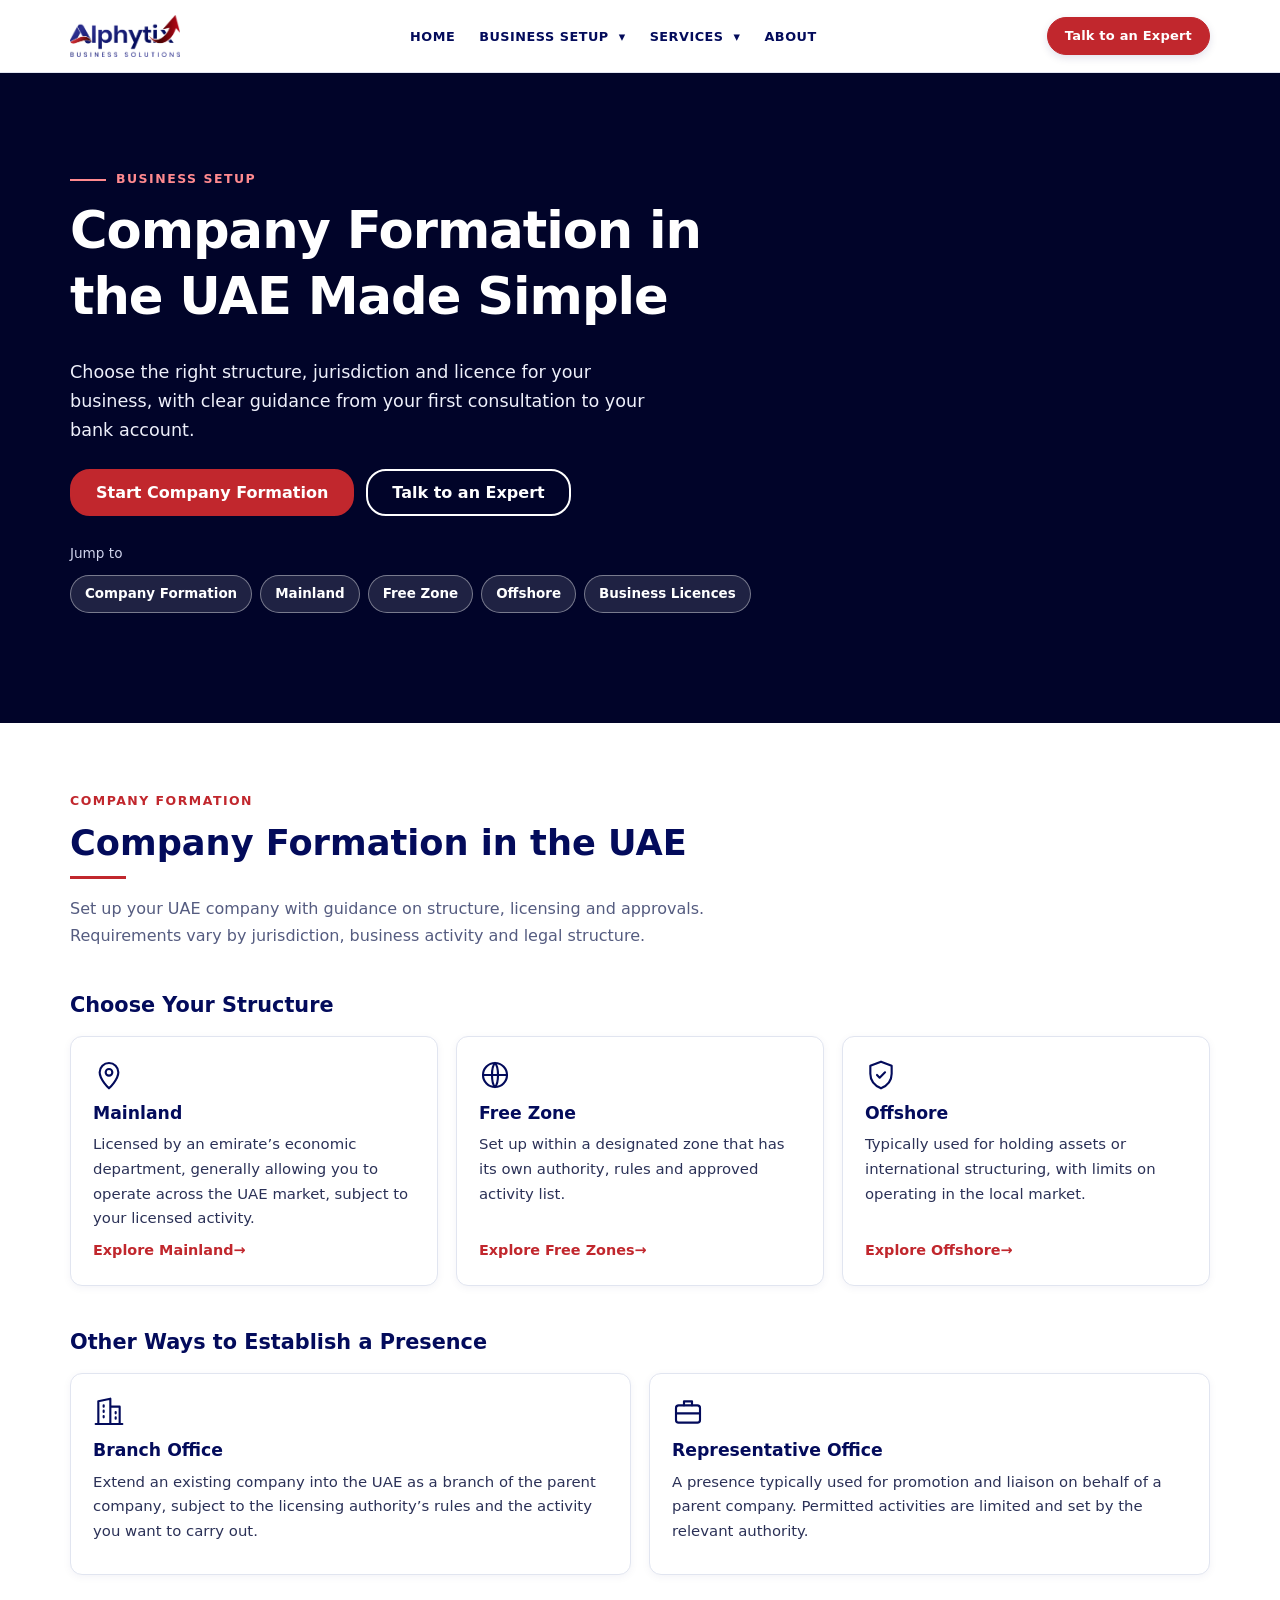
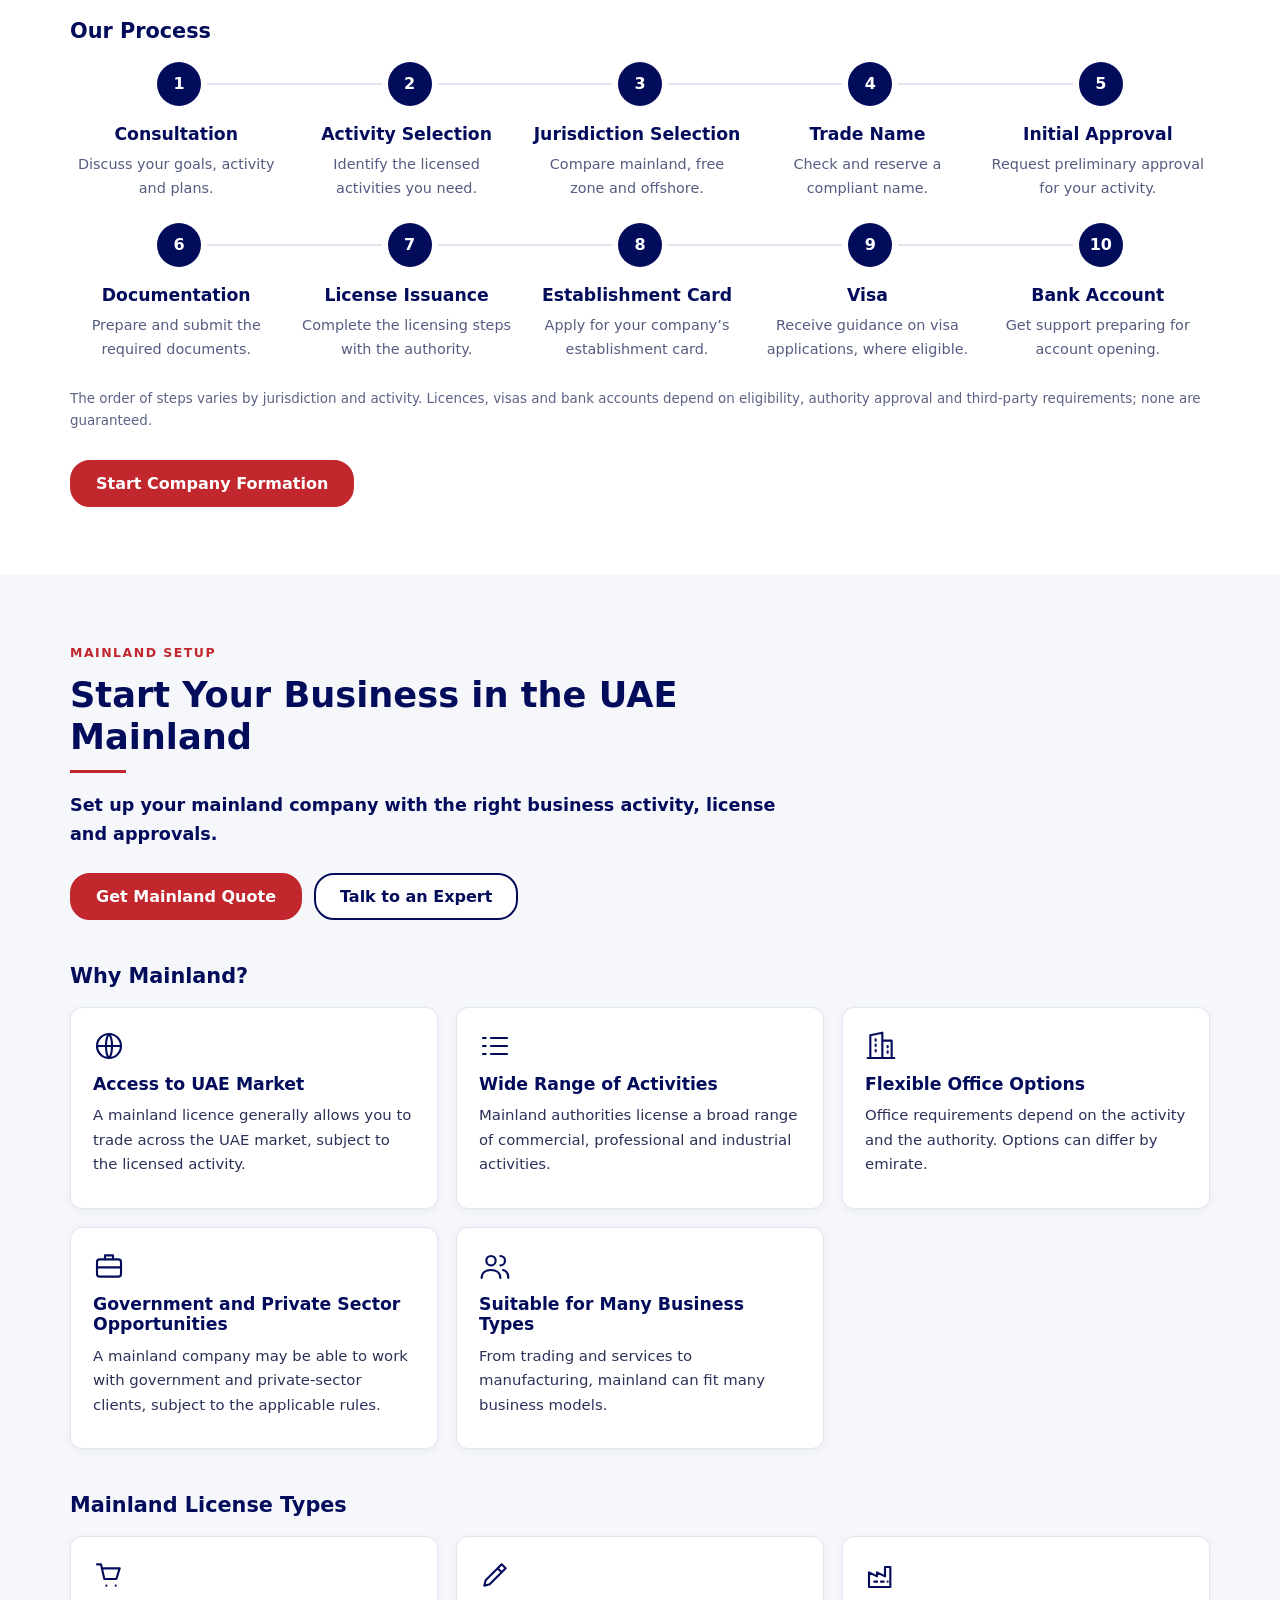
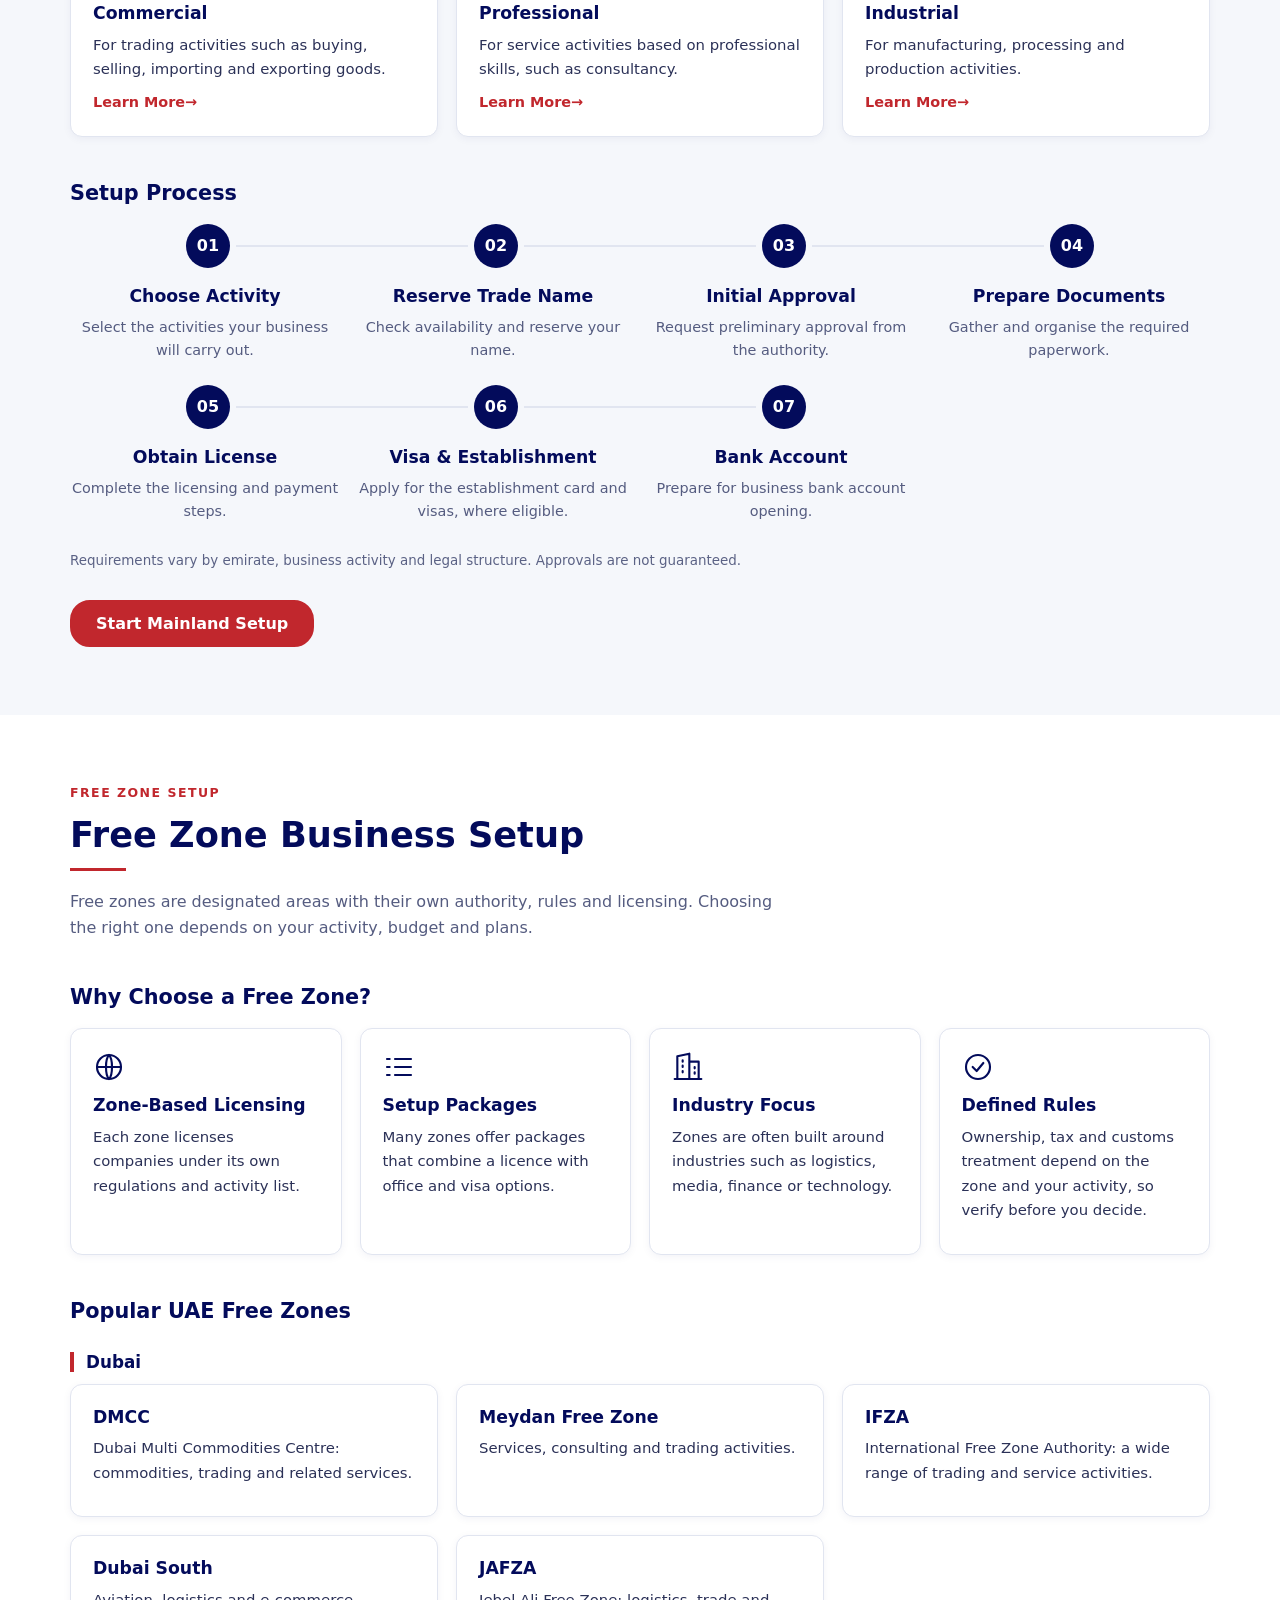
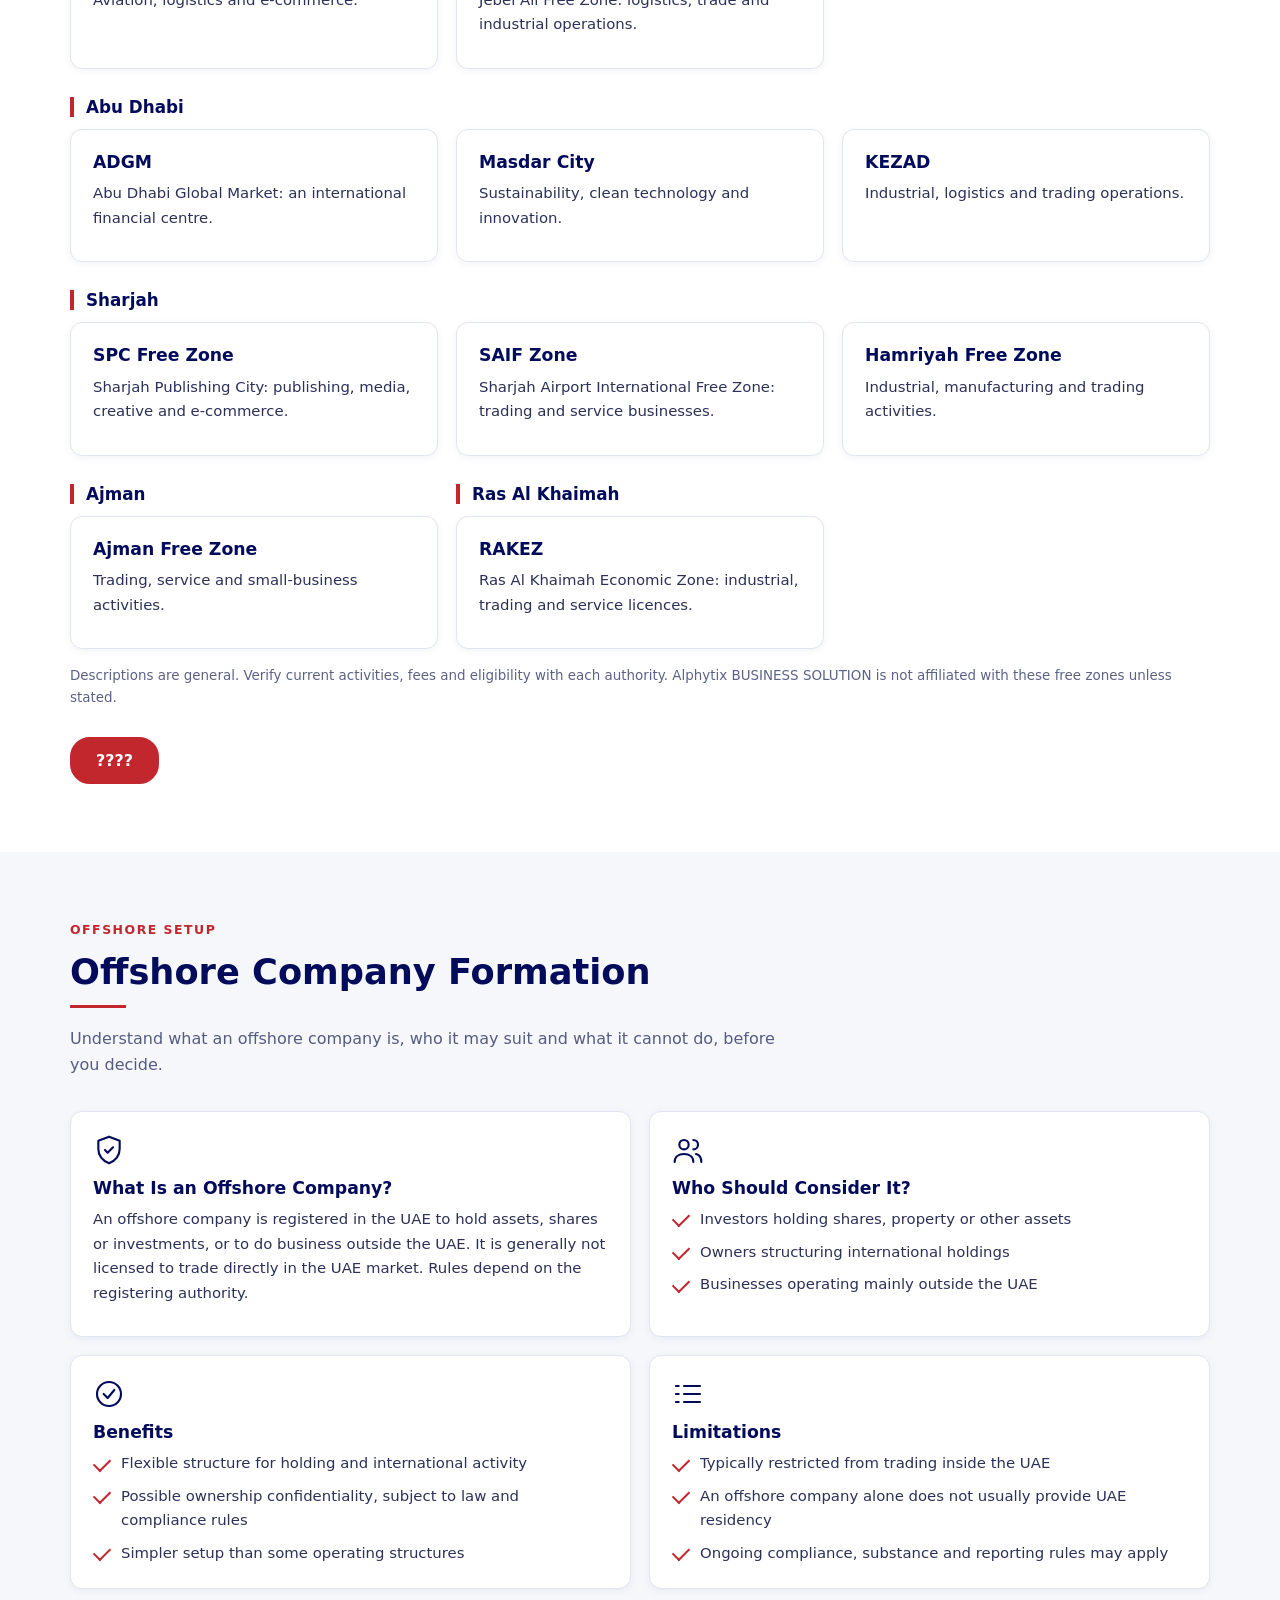
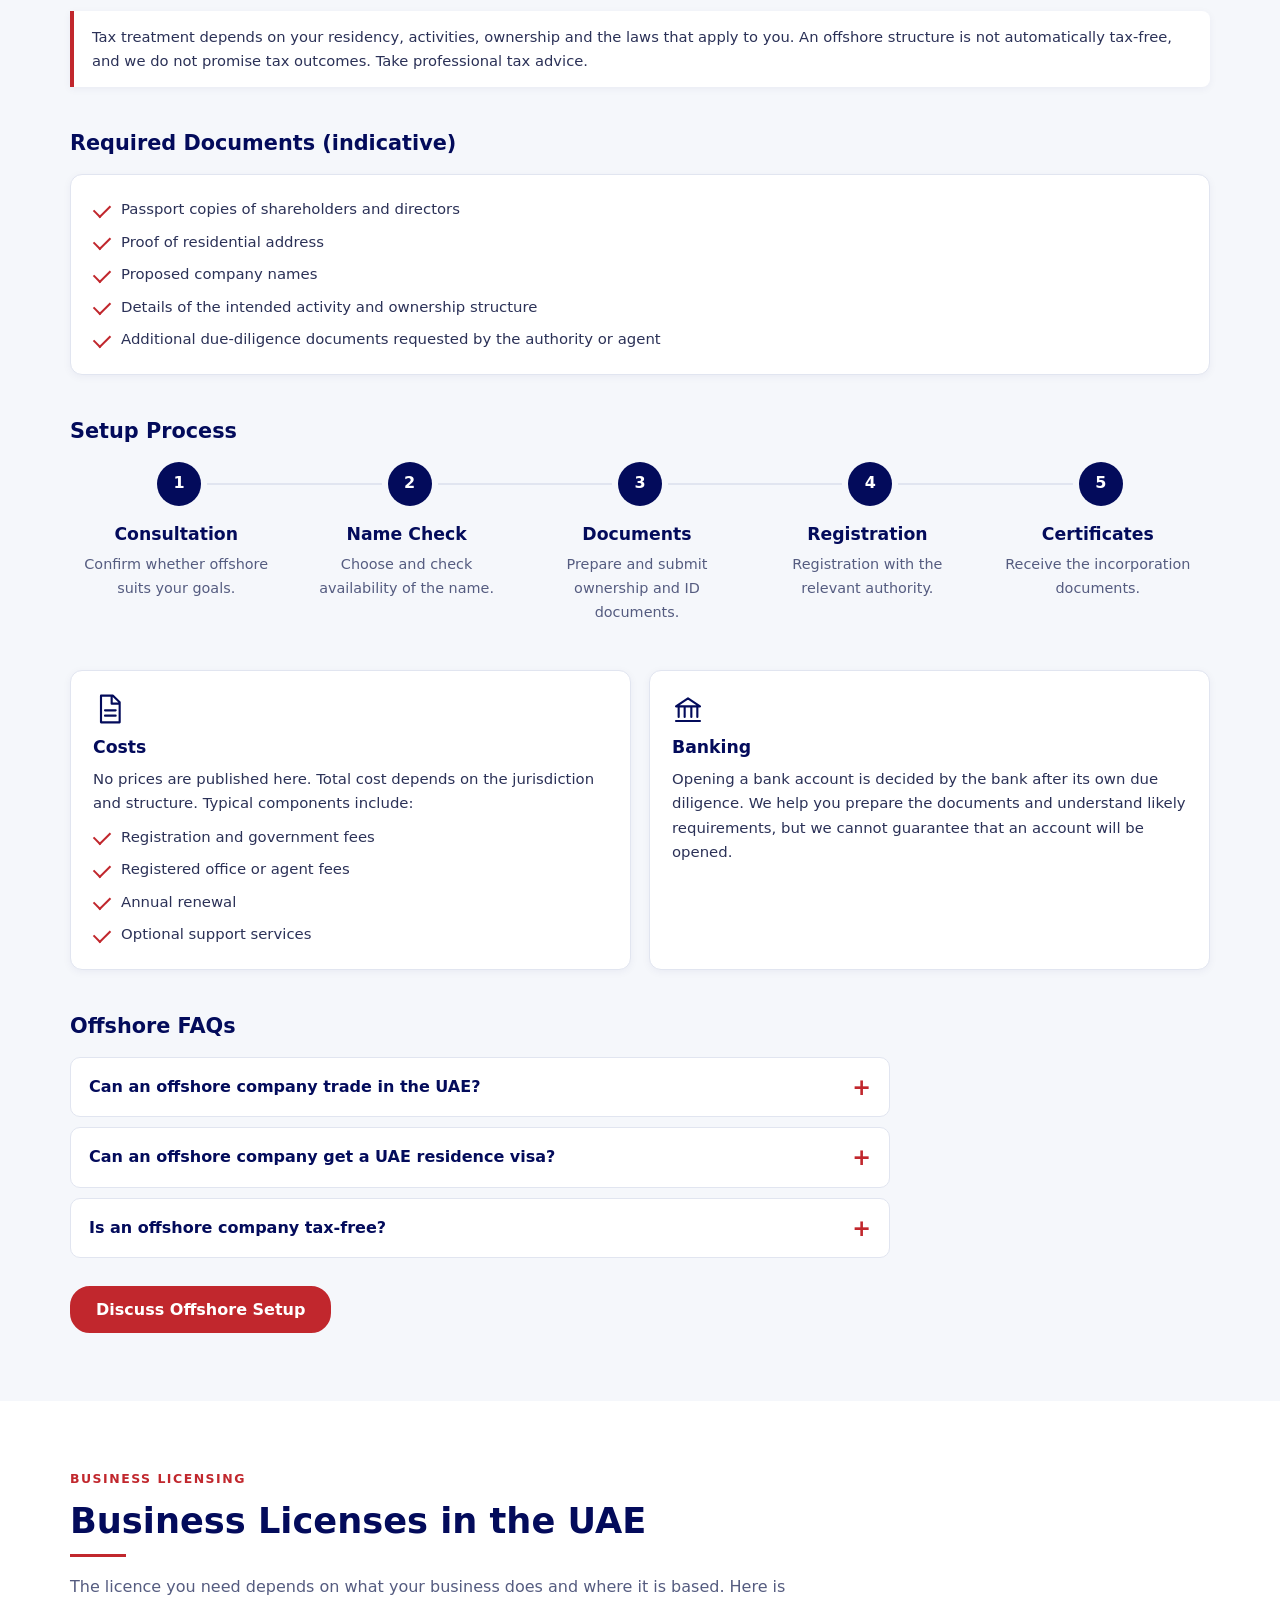
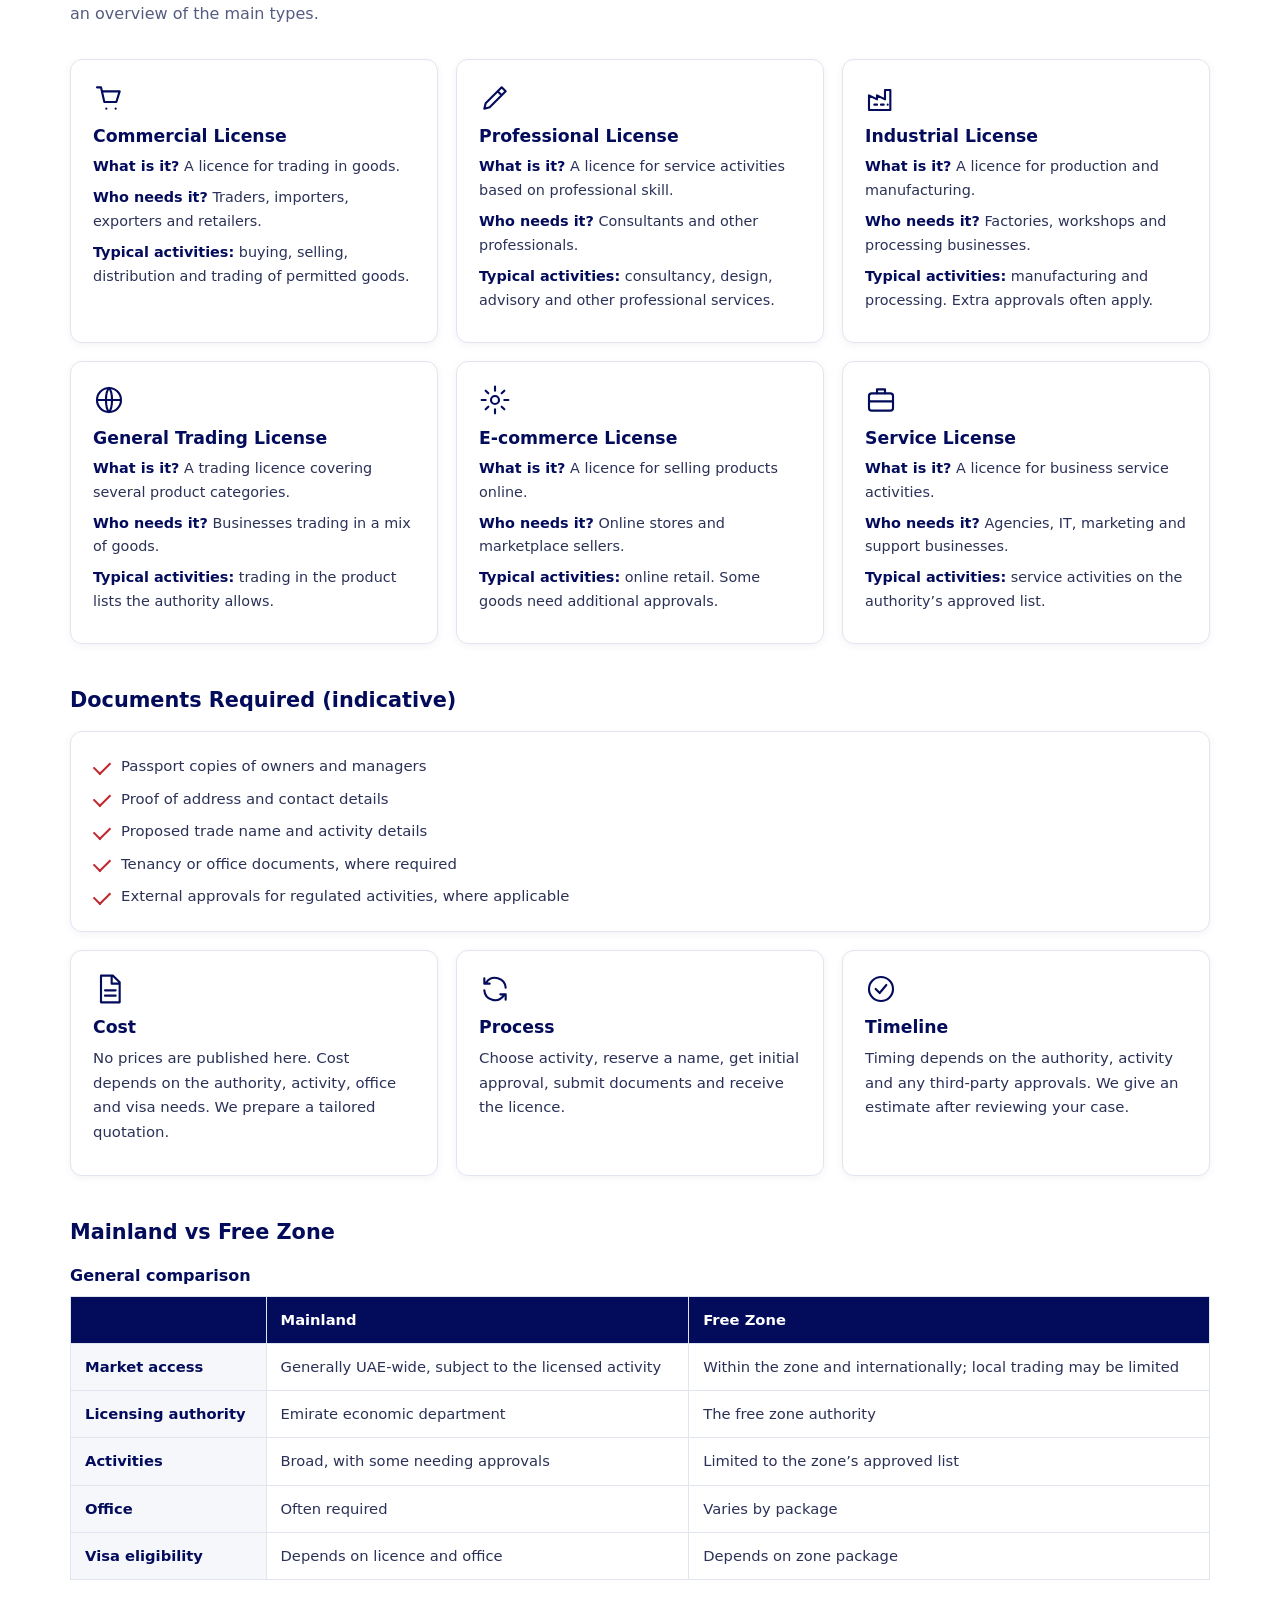
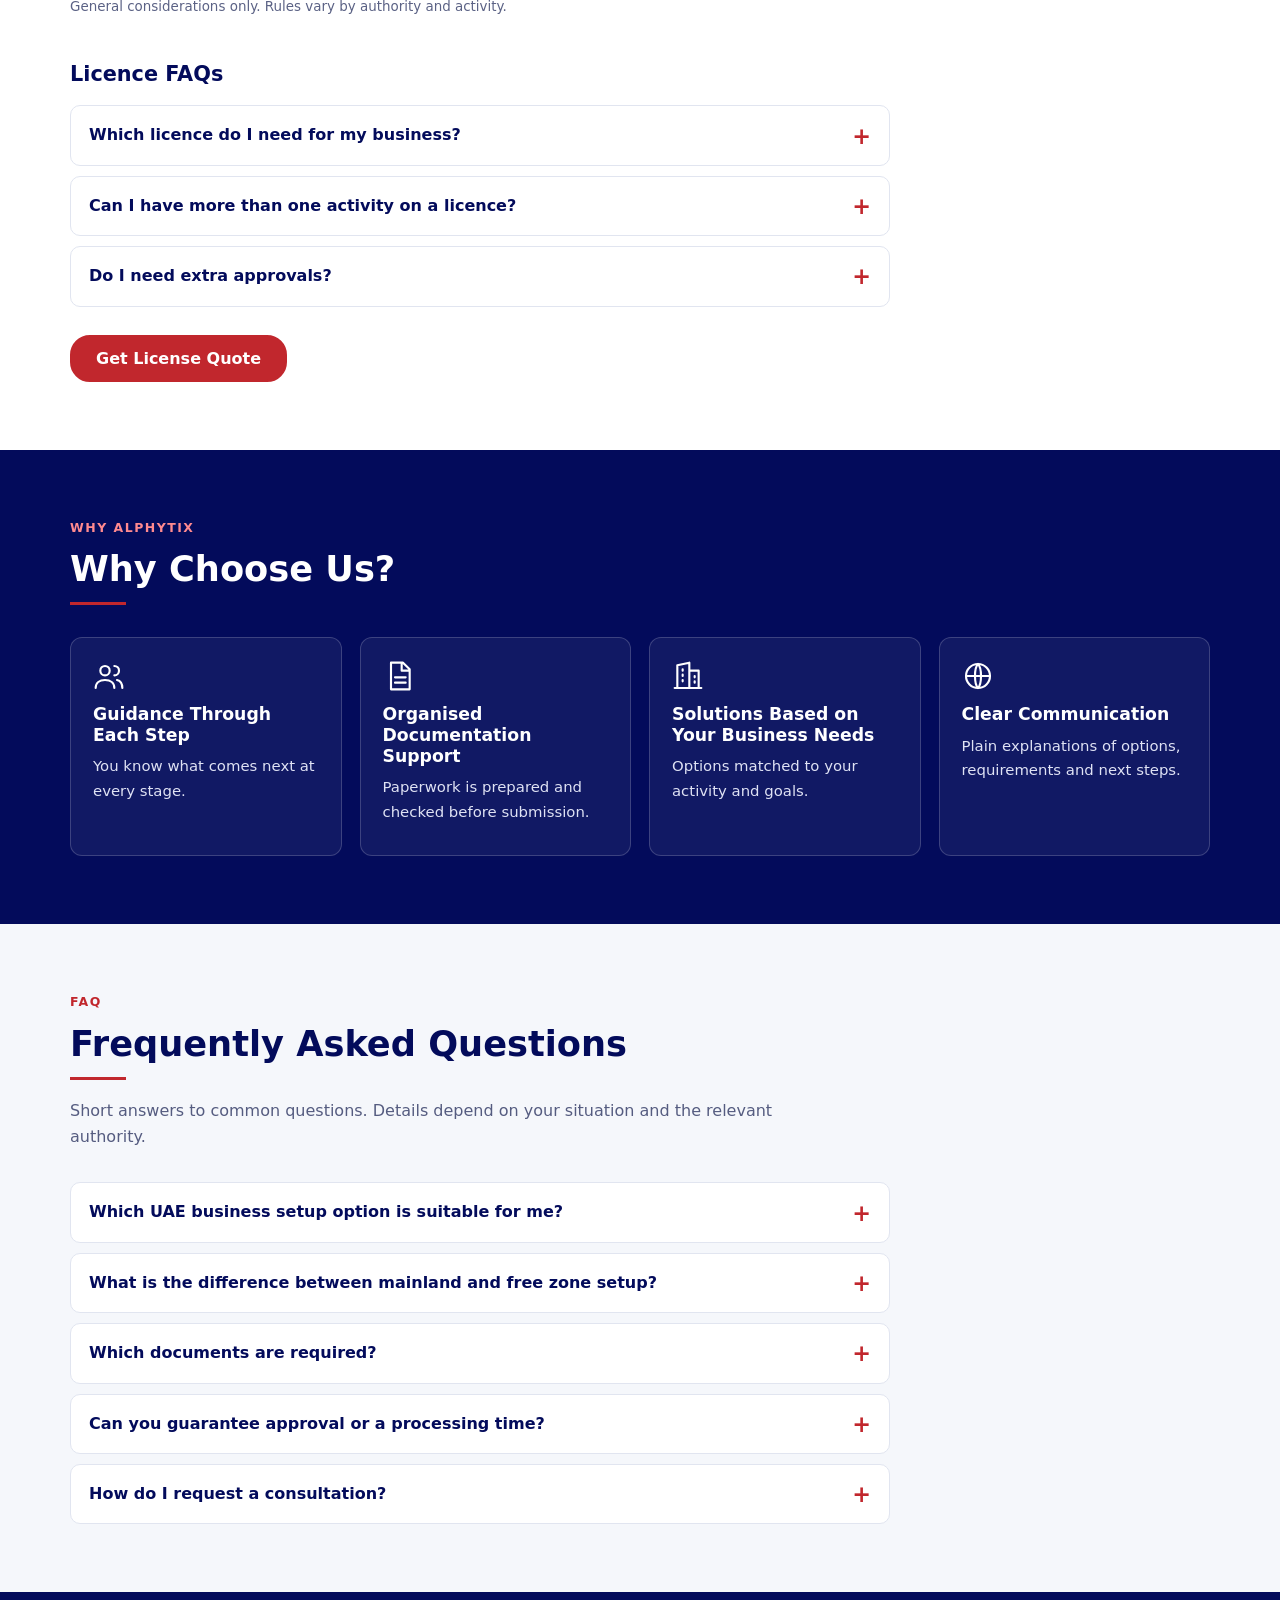
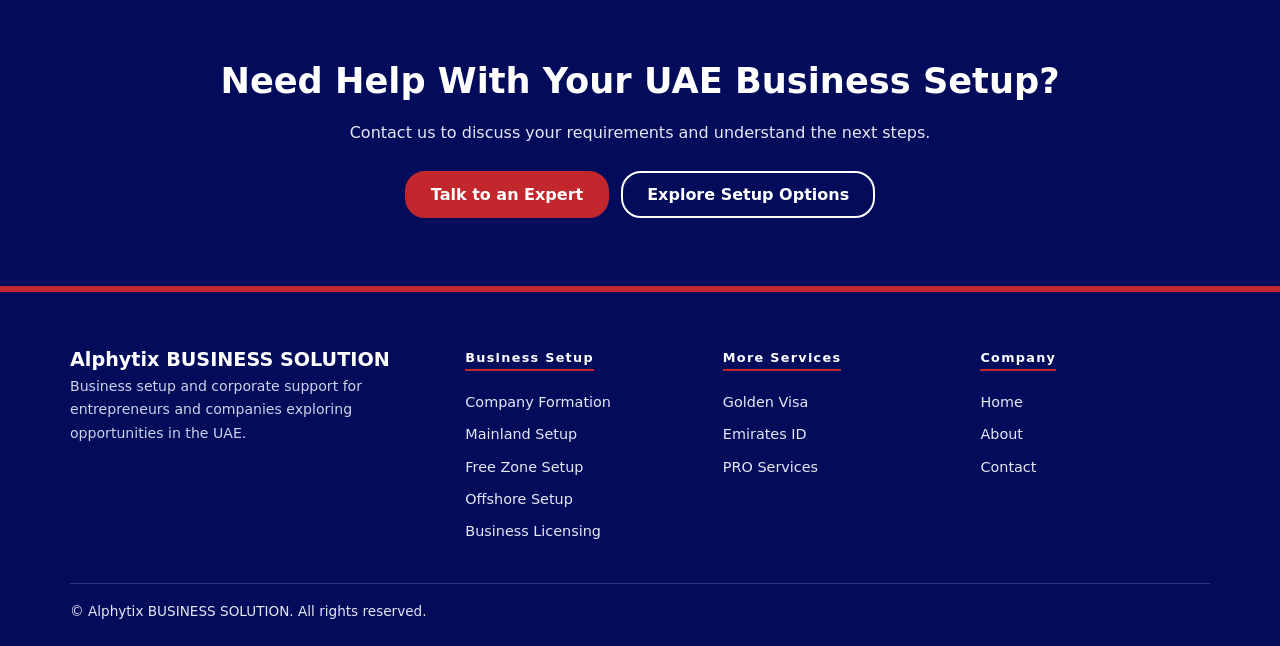
==== commit 6d26aa45: "Add files via upload" ====
--- a/bdemo.html
+++ b/bdemo.html
@@ -3,15 +3,15 @@
 <head>
 <meta charset="utf-8">
 <meta name="viewport" content="width=device-width, initial-scale=1">
-<title>Company Formation in the UAE: Mainland, Free Zone, Offshore &amp; Licences | abc BUSINESS SOLUTION</title>
-<meta name="description" content="Company formation in the UAE made simple. Compare mainland, free zone and offshore setup and understand business licences with abc BUSINESS SOLUTION.">
+<title>Company Formation in the UAE: Mainland, Free Zone, Offshore &amp; Licences | Alphytix BUSINESS SOLUTION</title>
+<meta name="description" content="Company formation in the UAE made simple. Compare mainland, free zone and offshore setup and understand business licences with Alphytix BUSINESS SOLUTION.">
 <meta name="theme-color" content="#030B5B">
 <link rel="canonical" href="https://www.example.com/business-setup.html"><!-- TODO: replace with real domain -->
 <meta property="og:type" content="website">
-<meta property="og:title" content="Company Formation in the UAE | abc BUSINESS SOLUTION">
+<meta property="og:title" content="Company Formation in the UAE | Alphytix BUSINESS SOLUTION">
 <meta property="og:description" content="Mainland, free zone and offshore company formation and business licensing in the UAE.">
 <meta property="og:url" content="https://www.example.com/business-setup.html">
-<link rel="icon" href="data:image/svg+xml,%3Csvg xmlns='http://www.w3.org/2000/svg' viewBox='0 0 32 32'%3E%3Crect width='32' height='32' rx='6' fill='%23030B5B'/%3E%3Ccircle cx='24' cy='8' r='3' fill='%23C1272D'/%3E%3C/svg%3E">
+<link rel="icon" type="image/png" href="Alpha.png">
 <style>
 :root{--n:#030B5B;--r:#C1272D;--g:#F5F7FB;--b:#E1E5F0;--t:#2b3157;--ff:system-ui,-apple-system,"Segoe UI",Roboto,Helvetica,Arial,sans-serif}
 *{box-sizing:border-box}
@@ -32,7 +32,7 @@
 :focus-visible{outline:3px solid var(--r);outline-offset:2px}
 .lab{color:var(--r);font-weight:700;font-size:.78rem;letter-spacing:.12em;text-transform:uppercase;display:block;margin-bottom:10px}
 .hd{max-width:720px;margin-bottom:32px}.hd p{color:#555c80}.hd .sh{color:var(--n);font-weight:700;font-size:1.1rem;margin-bottom:.4em}
-.btn{display:inline-block;border:2px solid var(--r);background:var(--r);color:#fff;padding:12px 24px;border-radius:8px;font:600 1rem var(--ff);text-decoration:none;cursor:pointer;transition:.25s}
+.btn{display:inline-block;border:2px solid var(--r);background:var(--r);color:#fff;padding:12px 24px;border-radius:20px;font:600 1rem var(--ff);text-decoration:none;cursor:pointer;transition:.25s}
 .btn:hover{background:#a21f24;border-color:#a21f24;transform:translateY(-2px)}
 .btn.o{background:#fff;color:var(--n);border-color:var(--n)}.btn.o:hover{background:var(--n);color:#fff}
 .btns{display:flex;flex-wrap:wrap;gap:12px;margin-top:24px}
@@ -62,7 +62,8 @@
 header{position:sticky;top:0;z-index:50;background:#fff;border-bottom:1px solid var(--b)}
 .bar{display:flex;align-items:center;justify-content:space-between;height:72px;gap:16px}
 .logo{text-decoration:none;color:var(--n);display:flex;align-items:center;gap:8px}
-.logo b{font-size:1.9rem;letter-spacing:-.04em;line-height:1}.logo b i{color:var(--r);font-style:normal}
+.logo b{font-size:1.9rem;letter-spacing:-.04em;line-height:1}
+.logo b i{color:var(--r);font-style:normal}
 .logo small{font-size:.6rem;letter-spacing:.14em;font-weight:700;line-height:1.2}
 nav ul{list-style:none;margin:0;padding:0}
 .top{display:flex;gap:4px;align-items:center}.top>li{position:relative}
@@ -70,31 +71,48 @@
 .top>li>a:after,.top>li>button:after{content:"";position:absolute;left:12px;right:12px;bottom:4px;height:2px;background:var(--r);transform:scaleX(0);transition:.25s}
 .top>li:hover>a:after,.top>li:hover>button:after,.open>button:after{transform:scaleX(1)}
 .sub{display:none;position:absolute;top:100%;left:0;min-width:240px;background:#fff;border:1px solid var(--b);border-radius:10px;box-shadow:0 12px 28px rgba(3,11,91,.14);padding:8px}
-.sub a{display:block;padding:8px 12px;border-radius:6px;text-decoration:none;font-size:.9rem;color:var(--n)}.sub a:hover{background:var(--g);color:var(--r)}
+.sub a{
+  display:block;
+  padding:8px 12px;
+  border-radius:6px;
+  text-decoration:none;
+  font-size:.9rem;
+  color:var(--n)}
+
+  .sub a:hover{background:var(--g);color:var(--r)}
 @media(min-width:901px){.top>li:hover>.sub,.open>.sub{display:block}}
 .burger{display:none;background:none;border:1px solid var(--b);border-radius:8px;width:44px;height:44px;cursor:pointer}
 .burger span{display:block;width:20px;height:2px;background:var(--n);margin:5px auto;transition:.3s}
 .menu-open .burger span:nth-child(1){transform:translateY(7px) rotate(45deg)}.menu-open .burger span:nth-child(2){opacity:0}.menu-open .burger span:nth-child(3){transform:translateY(-7px) rotate(-45deg)}
-@media(max-width:900px){.burger{display:block}.hcta{display:none}
-nav{position:absolute;top:72px;left:0;right:0;background:#fff;border-bottom:1px solid var(--b);max-height:0;overflow:hidden;transition:max-height .35s}
+@media(max-width:900px){.burger{display:block}
+.hcta{display:none}
+nav{position:absolute;top:72px;left:0;right:0;background:#fff;border-bottom:1px solid var(--b);max-height:0;overflow:hidden;
+  transition:max-height .35s}
 .menu-open nav{max-height:calc(100vh - 72px);overflow-y:auto}
 .top{flex-direction:column;align-items:stretch;padding:8px 20px 20px}
 .top>li>a,.top>li>button{width:100%;text-align:left;padding:14px 4px}
 .sub{position:static;box-shadow:none;border:0;padding:0 0 0 12px}.open>.sub{display:block}}
 /* hero: video + permanent navy tint (video z0, tint z1, content z2) */
-.hero{
-    position:relative;
-    isolation:isolate;
-    overflow:hidden;
-    background:#000;              /* neutral, not blue */
-    color:#fff;
-    padding:96px 0 110px;
-    min-height:min(78vh,640px);
-    display:flex;
-    align-items:center;
-}
-
-.hero .wrap{position:relative;z-index:2;width:100%}
+
+/* ===== HERO: MATCH REFERENCE STYLE ===== */
+
+.hero {
+    position: relative;
+    isolation: isolate;
+    overflow: hidden;
+    background: #000;
+    color: #fff;
+    padding: 96px 0 110px;
+    min-height: min(78vh, 640px);
+    display: flex;
+    align-items: center;
+}
+
+.hero .wrap {
+    position: relative;
+    z-index: 2;
+    width: 100%;
+}
 
 .hero-vid{
     position:absolute;
@@ -107,27 +125,77 @@
     filter:brightness(.75) saturate(.85);
 }
 
-.hero:after{
-    content:"";
-    position:absolute;
-    inset:0;
-    z-index:1;
-    pointer-events:none;
-    background:rgba(3,11,91,.45);
-}
-
-.hc{max-width:700px}
+
+.hero h1 {
+  color: #fff;
+}
+
+.hero .lead {
+    color: #eef0fb;
+}
+
+
+/* Single permanent navy overlay */
+.hero:after {
+    content: "";
+    position: absolute;
+    inset: 0;
+    z-index: 1;
+    pointer-events: none;
+    background: rgba(3, 11, 91, .45);
+}
+
+/* Hero text */
+.hc {
+    max-width: 700px;
+}
 
 .hero h1{color:#fff}
-.hero .lab{color:#ff8a8f}
-.hero .lead{color:#eef0fb}
+.hero .lab {
+    color: #ff8a8f;
+}
+/* Video readiness */
 .hero-vid.ready {
     opacity: 1;
 }
-.lead{font-size:1.1rem;max-width:580px}
-.hero .btn.o{background:transparent;color:#fff;border-color:#fff}
-.hero .btn.o:hover{background:#fff;color:var(--n)}
-
+.lead {
+    font-size: 1.1rem;
+    max-width: 580px;
+}
+/* Secondary button */
+.hero .btn.o {
+    background: transparent;
+    color: #fff;
+    border-color: #fff;
+}
+.hero .btn.o:hover {
+    background: #fff;
+    color: var(--n);
+}
+
+/* Mobile video sizing */
+@media (max-width: 600px) {
+    .hero {
+        width: 100%;
+        max-width: 100%;
+        min-width: 0;
+        padding: 80px 0 90px;
+    }
+
+    .hero-vid {
+        width: 100%;
+        height: 100%;
+        max-width: none;
+        object-fit: cover;
+        object-position: center;
+    }
+
+    .hero .wrap {
+        width: 100%;
+        max-width: 100%;
+        min-width: 0;
+    }
+}
 .chip-lbl{font-size:.85rem;color:#cfd3ec;margin:26px 0 10px}
 .chips{display:flex;flex-wrap:wrap;gap:8px;list-style:none;padding:0;margin:0}
 .chips a{display:block;text-decoration:none;font-size:.84rem;font-weight:600;color:#fff;padding:7px 14px;border:1px solid rgba(255,255,255,.4);border-radius:999px;background:rgba(255,255,255,.12);transition:.25s}
@@ -189,7 +257,780 @@
 .fb{border-top:1px solid rgba(255,255,255,.18);margin-top:32px;padding-top:16px;font-size:.85rem}
 @media(min-width:900px){.fg{grid-template-columns:1.6fr 1fr 1fr 1fr}.fg .br{grid-column:auto}}
 @media(prefers-reduced-motion:reduce){*,*:before,*:after{animation:none!important;transition:none!important;scroll-behavior:auto!important}.in,.rv,.w>span{opacity:1;transform:none}.st:not(.on) .nm{transform:none}.st:before{transform:none}}
+
+
+/* ===== Shared header logo ===== */
+.site-header .site-logo {
+  display: block;
+  width: 110px;
+  max-width: auto;
+  height: auto;
+  object-fit: contain;
+}
+
+/* Keep desktop navigation aligned */
+
+/* Center desktop navigation between logo and CTA */
+@media (min-width: 901px) {
+  .site-header .bar {
+    position: relative;
+  }
+
+  .site-header #nav {
+    position: absolute;
+    left: 50%;
+    transform: translateX(-50%);
+    margin-left: 0;
+  }
+
+  .site-header .top {
+    display: flex;
+    align-items: center;
+    justify-content: center;
+    gap: 4px;
+    white-space: nowrap;
+  }
+}
+
+
+.site-header .top > li > button {
+  white-space: nowrap;
+}
+
+.site-header .dropdown-toggle .arrow {
+  display: inline-block;
+  margin-left: 5px;
+  transition: transform .25s ease;
+}
+
+.site-header .dd.open > .dropdown-toggle .arrow {
+  transform: rotate(180deg);
+}
+
+/* Desktop mega menu */
+@media (min-width: 901px) {
+  .site-header .mega-menu {
+    left: 50%;
+    transform: translateX(-50%);
+    display: none;
+    grid-template-columns: repeat(3, minmax(180px, 1fr));
+    gap: 26px;
+    width: min(760px, 90vw);
+    padding: 24px;
+  }
+
+  .site-header .dd:hover > .mega-menu,
+  .site-header .dd.open > .mega-menu {
+    display: grid;
+  }
+
+  
+  
+.site-header .mega-column {
+  display: flex;
+  flex-direction: column;
+  align-items: flex-start;
+  text-align: left;
+}
+
+.site-header .mega-column h4 {
+  margin: 0 0 12px;
+  padding: 0;
+  width: 100%;
+  text-align: left;
+}
+
+.site-header .mega-column h4 a {
+  display: block;
+  padding: 0;
+  margin: 0;
+  color: var(--r);
+  font-size: .78rem;
+  letter-spacing: .04em;
+  text-align: left;
+}
+
+.site-header .mega-column > a {
+  display: block;
+  width: 100%;
+  margin: 0;
+  padding: 7px 0;
+  color: var(--n);
+  text-decoration: none;
+  font-size: .88rem;
+  text-align: left;
+}
+
+
+
+  .site-header .mega-column > a:hover {
+    color: var(--r);
+  }
+
+  .site-header .mobile-menu-extra {
+    display: none;
+  }
+}
+
+/* Mobile menu panel */
+@media (max-width: 900px) {
+  .site-header .bar {
+    height: 72px;
+  }
+
+  .site-header .site-logo {
+    width: 110px;
+    height:auto;
+  }
+  /* Reduce logo size on mobile phones */
+
+
+
+  
+  .site-header #nav {
+    position: absolute;
+    top: 72px;
+    left: 0;
+    right: 0;
+    z-index: 100;
+    margin: 0;
+    max-height: 0;
+    overflow: hidden;
+    background: #fff;
+    border-bottom: 1px solid var(--b);
+    box-shadow: 0 12px 25px rgba(3, 11, 91, .12);
+    transition: max-height .35s ease;
+  }
+
+  .site-header.menu-open #nav,
+  body.menu-open .site-header #nav {
+    max-height: calc(100dvh - 72px);
+    overflow-y: auto;
+    overscroll-behavior: contain;
+  }
+
+  .site-header .top {
+    display: flex;
+    flex-direction: column;
+    align-items: stretch;
+    gap: 0;
+    padding: 8px 22px 20px;
+  }
+
+  .site-header .top > li {
+    width: 100%;
+    border-bottom: 0;
+  }
+
+  .site-header .top > li > a,
+  .site-header .top > li > button {
+    display: flex;
+    align-items: center;
+    justify-content: space-between;
+    width: 100%;
+    min-height: 45px;
+    padding: 12px 0;
+    text-align: left;
+    font-size: .82rem;
+    color: var(--n);
+  }
+
+  .site-header .top > li > a::after,
+  .site-header .top > li > button::after {
+    display: none;
+  }
+
+  /* Mobile dropdowns expand in the menu */
+  .site-header .sub,
+  .site-header .mega-menu {
+    position: static;
+    left: auto;
+    transform: none;
+    width: 100%;
+    min-width: 0;
+    padding: 0 0 8px 12px;
+    border: 0;
+    border-radius: 0;
+    box-shadow: none;
+    background: #fff;
+  }
+
+  .site-header .dd.open > .sub {
+    display: block;
+  }
+
+  .site-header .mega-menu {
+    display: none;
+    grid-template-columns: 1fr;
+    gap: 14px;
+  }
+
+  .site-header .mega-column h4 {
+    margin: 5px 0 6px;
+    border-bottom: 1px solid var(--b);
+    padding-bottom: 5px;
+  }
+
+  .site-header .mega-column h4 a {
+    color: var(--r);
+    font-size: .78rem;
+    text-decoration: none;
+  }
+
+  .site-header .mega-column > a {
+    display: block;
+    padding: 6px 0;
+    color: var(--n);
+    text-decoration: none;
+    font-size: .85rem;
+  }
+
+  /* Separate social/contact area like the reference image */
+  .site-header .mobile-menu-extra {
+    display: block;
+    margin-top: 10px;
+    padding: 16px 16px 22px;
+    border-top: 1px solid #e8eaf2;
+    background: #fff;
+  }
+
+  
+
+  .site-header .mobile-social-links {
+    display: flex;
+    align-items: center;
+    justify-content: space-between;
+    gap: 8px;
+    margin-bottom: 20px;
+  }
+
+  .site-header .mobile-social-links a {
+    display: flex;
+    flex: 0 0 36px;
+    align-items: center;
+    justify-content: center;
+    width: 36px;
+    height: 36px;
+    border-radius: 50%;
+    background: #f2f4fa;
+    color: var(--n);
+    text-decoration: none;
+    font-size: 17px;
+    transition: background .2s, color .2s;
+  }
+
+  .site-header .mobile-social-links a:hover {
+    background: var(--n);
+    color: #fff;
+  }
+
+  .site-header .mobile-contact-link {
+    display: flex;
+    align-items: center;
+    gap: 14px;
+    min-height: 42px;
+    padding: 5px 2px;
+    color: var(--n);
+    font-size: .82rem;
+    text-decoration: none;
+  }
+
+  .site-header .mobile-contact-link > i {
+    width: 18px;
+    text-align: center;
+    font-size: 16px;
+  }
+
+  .site-header .whatsapp-link > i {
+    color: #16c866;
+    font-size: 18px;
+  }
+
+  /* Burger button and X animation */
+  .site-header .burger {
+    flex: 0 0 44px;
+    position: relative;
+    z-index: 110;
+    background: #fff;
+  }
+
+  body.menu-open .site-header .burger span:nth-child(1) {
+    transform: translateY(7px) rotate(45deg);
+  }
+
+  body.menu-open .site-header .burger span:nth-child(2) {
+    opacity: 0;
+  }
+
+  body.menu-open .site-header .burger span:nth-child(3) {
+    transform: translateY(-7px) rotate(-45deg);
+  }
+}
+
+.site-header .dd.open > .mega-menu {
+  display: grid;
+}
+
+
+
+
+/* ===== MOBILE SERVICES MENU ALIGNMENT ===== */
+@media (max-width: 1080px) {
+
+  /* Services mega menu container */
+  #nav .dd.open > .mega-menu {
+    display: grid !important;
+    grid-template-columns: minmax(0, 1fr) !important;
+    gap: 14px !important;
+    width: 100% !important;
+    max-width: 100% !important;
+    min-width: 0 !important;
+    margin: 0 !important;
+    padding: 8px 4px 14px 4px !important;
+    position: static !important;
+    left: auto !important;
+    top: auto !important;
+    transform: none !important;
+    border: 0 !important;
+    border-radius: 0 !important;
+    box-shadow: none !important;
+    background: #fff !important;
+  }
+
+  /* Each of the three service columns */
+  #nav .mega-menu .mega-column {
+    display: flex !important;
+    flex-direction: column !important;
+    align-items: stretch !important;
+    gap: 0 !important;
+    width: 100% !important;
+    min-width: 0 !important;
+    margin: 0 !important;
+    padding: 0 !important;
+    text-align: left !important;
+  }
+
+  /* VISA SERVICES / COMPANY SETUP / CORPORATE SERVICES */
+  #nav .mega-menu .mega-column h4 {
+    display: block !important;
+    width: 100% !important;
+    margin: 0 0 5px !important;
+    padding: 0 0 7px !important;
+    border: 0 !important;
+    border-bottom: 1px solid var(--b) !important;
+    font-family: var(--ff) !important;
+    font-size: 12px !important;
+    font-weight: 700 !important;
+    line-height: 1.5 !important;
+    text-align: left !important;
+  }
+
+  #nav .mega-menu .mega-column h4 a {
+    display: block !important;
+    width: 100% !important;
+    margin: 0 !important;
+    padding: 0 !important;
+    color: var(--r) !important;
+    font-size: inherit !important;
+    font-weight: inherit !important;
+    line-height: inherit !important;
+    text-align: left !important;
+    text-decoration: none !important;
+  }
+
+  /* Individual service links */
+  #nav .mega-menu .mega-column > a {
+    display: block !important;
+    width: 100% !important;
+    margin: 0 !important;
+    padding: 7px 0 !important;
+    color: var(--n) !important;
+    font-family: var(--ff) !important;
+    font-size: 13px !important;
+    font-weight: 400 !important;
+    line-height: 1.5 !important;
+    text-align: left !important;
+    text-decoration: none !important;
+    overflow-wrap: anywhere;
+  }
+
+  #nav .mega-menu .mega-column > a:hover {
+    color: var(--r) !important;
+    background: transparent !important;
+  }
+}
+
+
+
+/* Match Business Setup dropdown to homepage */
+#nav .sub.dropdown-menu {
+  display: none;
+  position: absolute;
+  top: 100%;
+  left: 0;
+  min-width: 230px;
+  margin: 0;
+  padding: 8px;
+  list-style: none;
+  background: #FFFFFF;
+  border: 1px solid #E1E5F0;
+  border-radius: 10px;
+  box-shadow: 0 12px 28px rgba(3, 11, 91, 0.14);
+  z-index: 1000;
+}
+
+/* Dropdown links */
+#nav .sub.dropdown-menu a {
+  display: block;
+  padding: 8px 12px;
+  border-radius: 6px;
+  text-decoration: none;
+  font-size: 0.9rem;
+  line-height: 1.65;
+  color: #030B5B;
+}
+
+/* Hover effect */
+#nav .sub.dropdown-menu a:hover {
+  background: #F5F7FB;
+  color: #C1272D;
+}
+
+/* Desktop: open on hover or click */
+@media (min-width: 1081px) {
+  #nav .dd:hover > .sub.dropdown-menu,
+  #nav .dd.open > .sub.dropdown-menu {
+    display: block;
+  }
+}
+
+/* Mobile/tablet: open when clicked */
+@media (max-width: 1080px) {
+  #nav .sub.dropdown-menu {
+    position: static;
+    min-width: 0;
+    width: 100%;
+    padding: 0 0 0 12px;
+    border: 0;
+    border-radius: 0;
+    box-shadow: none;
+  }
+
+  #nav .dd.open > .sub.dropdown-menu {
+    display: block;
+  }
+}
+
+
+/* Reduce Business Setup dropdown item size on mobile */
+@media (max-width: 900px) {
+    #nav .dd:not(:has(.mega-menu)) > .sub.dropdown-menu a {
+        font-size: 13px !important;
+        padding: 5px 10px !important;
+        line-height: 1.4 !important;
+    }
+
+    #nav .dd:not(:has(.mega-menu)) > .sub.dropdown-menu {
+        padding-left: 10px !important;
+        padding-bottom: 4px !important;
+    }
+}
+
+
+
+/* ===== RESTORE ORIGINAL DESKTOP SERVICES DROPDOWN ===== */
+@media (min-width: 1081px) {
+
+  /* Keep the desktop navigation horizontal */
+  #top #nav {
+    position: relative;
+    flex: 1;
+    min-width: 0;
+  }
+
+  #top #nav .nav-links {
+    display: flex;
+    flex-direction: row;
+    align-items: center;
+    justify-content: center;
+    gap: 22px;
+    margin: 0;
+    padding: 0;
+  }
+
+  #top #nav .nav-links > li {
+    position: relative;
+    flex-shrink: 0;
+  }
+
+  /* Restore the floating Services mega-menu */
+  #top #nav .dropdown > .mega-menu {
+    display: none;
+    position: absolute;
+    top: calc(100% + 1px);
+    left: 50%;
+    right: auto;
+    transform: translateX(-50%);
+
+    width: min(760px, calc(100vw - 40px));
+    min-width: 0;
+    max-width: none;
+    height: auto;
+    max-height: none;
+
+    grid-template-columns: repeat(3, minmax(0, 1fr));
+    align-items: start;
+    gap: 24px;
+
+    margin: 0;
+    padding: 25px;
+    overflow: visible;
+
+    background: #fff;
+    border: 1px solid #E1E5F0;
+    border-radius: 10px;
+    box-shadow: 0 12px 30px rgba(3, 11, 91, .14);
+    z-index: 1001;
+  }
+
+  /* Show the mega-menu on hover or when opened */
+  #top #nav .dropdown:hover > .mega-menu,
+  #top #nav .dropdown.open > .mega-menu {
+    display: grid;
+  }
+
+  /* Restore the three independent columns */
+  #top #nav .mega-menu .mega-column {
+    display: flex;
+    flex-direction: column;
+    align-items: stretch;
+    min-width: 0;
+    width: auto;
+    margin: 0;
+    padding: 0;
+    gap: 0;
+  }
+
+  /* Category headings */
+  #top #nav .mega-menu .mega-column h4 {
+    display: block;
+    margin: 0 0 10px;
+    padding: 0 0 10px;
+    color: #C1272D;
+    font: 700 12px/1.5 var(--ff);
+    text-align: left;
+  }
+
+  #top #nav .mega-menu .mega-column h4 a {
+    display: inline;
+    padding: 0;
+    color: #C1272D;
+    font: inherit;
+    text-decoration: none;
+  }
+
+  /* Menu links */
+  #top #nav .mega-menu .mega-column > a {
+    display: block;
+    width: 100%;
+    margin: 0;
+    padding: 8px 0;
+    color: #030B5B;
+    background: transparent;
+    font: 400 13px/1.5 var(--ff);
+    text-align: left;
+    text-decoration: none;
+    overflow-wrap: anywhere;
+  }
+
+  #top #nav .mega-menu .mega-column > a:hover {
+    color: #C1272D;
+    background: transparent;
+  }
+}
+
+
+/* ===== FINAL DESKTOP SERVICES MENU ALIGNMENT FIX ===== */
+@media (min-width: 1081px) {
+
+  /* Keep the Services dropdown attached to its menu item */
+  .site-header .top > li.dd {
+    position: relative;
+  }
+
+  .site-header .top > li.dd > .mega-menu {
+    left: 0 !important;
+    right: auto !important;
+    transform: none !important;
+    margin-left: 0 !important;
+  }
+
+  /* Align category headings and links to the left */
+  .site-header .top > li.dd > .mega-menu .mega-column {
+    display: flex !important;
+    flex-direction: column !important;
+    align-items: stretch !important;
+    text-align: left !important;
+  }
+
+  .site-header .top > li.dd > .mega-menu .mega-column h4,
+  .site-header .top > li.dd > .mega-menu .mega-column h4 a,
+  .site-header .top > li.dd > .mega-menu .mega-column > a {
+    text-align: left !important;
+    margin-left: 0 !important;
+    margin-right: 0 !important;
+  }
+}
+
+
+
+/* ===== CENTER DESKTOP NAV BETWEEN LOGO AND CTA ===== */
+@media (min-width: 1081px) {
+
+  .site-header .bar {
+    display: flex !important;
+    justify-content: space-between !important;
+    align-items: center !important;
+    gap: 20px !important;
+  }
+
+  /* Logo stays on the left */
+  .site-header .logo {
+    flex: 0 0 auto !important;
+  }
+
+  /* Navigation occupies the space between logo and CTA */
+  .site-header #nav {
+    position: static !important;
+    left: auto !important;
+    right: auto !important;
+    transform: none !important;
+    flex: 1 1 auto !important;
+    min-width: 0 !important;
+    display: flex !important;
+    justify-content: center !important;
+    margin: 0 !important;
+  }
+
+  /* Center the navigation headings */
+  .site-header #nav > .top {
+    display: flex !important;
+    flex-direction: row !important;
+    justify-content: center !important;
+    align-items: center !important;
+    gap: 4px !important;
+    padding: 0 !important;
+    margin: 0 !important;
+    white-space: nowrap !important;
+  }
+
+  .site-header #nav > .top > li {
+    flex: 0 0 auto !important;
+  }
+
+  /* CTA stays on the right */
+  .site-header .hcta {
+    flex: 0 0 auto !important;
+    white-space: nowrap !important;
+  }
+
+  /* Keep mobile-only contact links hidden on desktop */
+  .site-header .mobile-menu-extra {
+    display: none !important;
+  }
+}
+
+
+/* Align Services dropdown under the Services heading */
+@media (min-width: 1081px) {
+
+  .site-header #nav > .top > li.dd > .mega-menu {
+    left: 50% !important;
+    right: auto !important;
+    transform: translateX(-50%) !important;
+  }
+
+}
+
+/* Neat, compact header quote button */
+.hcta {
+  display: inline-flex;
+  align-items: center;
+  justify-content: center;
+  gap: 7px;
+
+  padding: 10px 17px;
+  min-height: 38px;
+
+  background: #C1272D;
+  color: #FFFFFF;
+  border: 1px solid #C1272D;
+  border-radius: 20px;
+
+  font-size: 13px;
+  font-weight: 600;
+  letter-spacing: 0.2px;
+  line-height: 1.2;
+  text-decoration: none;
+  white-space: nowrap;
+
+  box-shadow: 0 3px 8px rgba(3, 11, 91, 0.12);
+  transition: background 0.25s ease,
+              border-color 0.25s ease,
+              box-shadow 0.25s ease,
+              transform 0.25s ease;
+}
+
+.hcta:hover {
+  background:  #030B5B;
+  border-color: #030B5B;
+  color: #FFFFFF;
+  box-shadow: 0 5px 12px rgba(193, 39, 45, 0.2);
+  transform: translateY(-1px);
+}
+
+.hcta:focus-visible {
+  outline: 2px solid #C1272D;
+  outline-offset: 3px;
+}
+
+@media (max-width: 1080px) {
+  .hcta {
+    display: none;
+  }
+}
+
+@media (prefers-reduced-motion: reduce) {
+  .hcta {
+    transition: none;
+  }
+
+  .hcta:hover {
+    transform: none;
+  }
+}
+
+
+/* Adjust spacing between main navbar headings */
+@media (min-width: 1081px) {
+  #top #topnav,
+  .site-header #nav > .top {
+    gap: 0px !important;
+  }
+}
+
+
+/* Make Business Setup dropdown options smaller */
+@media (min-width: 1081px) {
+  #top #topnav .sub:not(.mega-menu) a,
+  #nav .sub:not(.mega-menu) a {
+    font-size: 12px !important;
+  }
+}
 </style>
+
+
+<link rel="stylesheet" href="https://cdnjs.cloudflare.com/ajax/libs/font-awesome/6.7.2/css/all.min.css">
 </head>
 <body>
 <div id="prog" aria-hidden="true"></div>
@@ -214,30 +1055,146 @@
 <symbol id="i-factory" viewBox="0 0 24 24"><path d="M3 21V10l6 3V10l6 3V6h4v15zM7 17h2M12 17h2M17 17h.01"/></symbol>
 </defs></svg>
 
-<header id="top"><div class="wrap bar">
-<a class="logo" href="index.html" aria-label="abc BUSINESS SOLUTION home"><b>abc<i>.</i></b><small>BUSINESS<br>SOLUTION</small></a>
-<nav id="nav" aria-label="Main">
-<ul class="top">
-<li><a href="index.html">Home</a></li>
-<li class="dd"><button type="button" aria-expanded="false" aria-haspopup="true">Business Setup &#9662;</button>
-<ul class="sub">
-<li><a href="#company-formation">Company Formation</a></li>
-<li><a href="#mainland">Mainland Setup</a></li>
-<li><a href="#free-zone">Free Zone Setup</a></li>
-<li><a href="#offshore">Offshore Setup</a></li>
-<li><a href="#licenses">Business Licensing</a></li>
-</ul></li>
-<li class="dd"><button type="button" aria-expanded="false" aria-haspopup="true">Services &#9662;</button>
-<ul class="sub">
-<li><a href="services.html#golden-visa">Golden Visa</a></li>
-<li><a href="services.html#emirates-id">Emirates ID</a></li>
-<li><a href="services.html#pro-services">PRO Services</a></li>
-</ul></li>
-<li><a href="index.html#why">About</a></li>
-</ul></nav>
-<a class="btn hcta" href="contact.html">Talk to an Expert</a>
-<button class="burger" id="burger" type="button" aria-label="Open menu" aria-expanded="false" aria-controls="nav"><span></span><span></span><span></span></button>
-</div></header>
+
+<header id="top" class="site-header">
+  <div class="wrap bar">
+
+    <!-- Logo -->
+    <a class="logo" href="index.html" aria-label="abc BUSINESS SOLUTION home">
+      <img src="model3.png" alt="Alphytix BUSINESS SOLUTION" class="site-logo">
+    </a>
+
+    <!-- Navigation -->
+    <nav id="nav" aria-label="Main navigation">
+      <ul class="top nav-links">
+
+        <li>
+          <a href="index.html">HOME</a>
+        </li>
+
+        <li class="dd dropdown">
+          <button type="button" class="dropdown-toggle"
+                  aria-expanded="false" aria-haspopup="true">
+            BUSINESS SETUP <span class="arrow">▾</span>
+          </button>
+
+          <ul class="sub dropdown-menu">
+            <li><a href="#company-formation">Free Zones</a></li>
+            <li><a href="#mainland">mainland</a></li>
+            <li><a href="#free-zone">Offshore Setup</a></li>
+          </ul>
+        </li>
+
+        <li class="dd dropdown">
+          <button type="button" class="dropdown-toggle"
+                  aria-expanded="false" aria-haspopup="true">
+            SERVICES <span class="arrow">▾</span>
+          </button>
+
+          <div class="sub dropdown-menu mega-menu">
+
+            <div class="mega-column">
+              <h4><a href="services.html#golden-visa">VISA SERVICES</a></h4>
+              <a href="services.html#golden-visa">Golden Visa</a>
+              <a href="services.html#emirates-id">Emirates ID</a>
+              <a href="services.html#pro-services">Other PRO Services</a>
+            </div>
+
+            <div class="mega-column">
+              <h4><a href="#company-formation">COMPANY SETUP</a></h4>
+              <a href="#company-formation">Company Formation</a>
+              <a href="#mainland">Mainland Setup</a>
+              <a href="#free-zone">Free Zone Setup</a>
+              <a href="#offshore">Offshore Setup</a>
+              <a href="#licenses">Business Licensing</a>
+            </div>
+
+            <div class="mega-column">
+              <h4><a href="services.html#pro-services">CORPORATE SERVICES</a></h4>
+              <a href="services.html#pro-services">Banking Assistance</a>
+              <a href="services.html#pro-services">Accounting</a>
+              <a href="services.html#pro-services">VAT</a>
+              <a href="services.html#pro-services">Corporate Tax</a>
+              <a href="services.html#pro-services">Insurance</a>
+              <a href="services.html#pro-services">License Renewal</a>
+              <a href="services.html#pro-services">License Amendment</a>
+              <a href="services.html#pro-services">Business Closure</a>
+            </div>
+
+          </div>
+        </li>
+
+        <li>
+          <a href="index.html#why">ABOUT</a>
+        </li>
+
+      </ul>
+
+      <!-- Only displayed inside the mobile menu -->
+      <div class="mobile-menu-extra">
+
+        <div class="mobile-social-links">
+          <a href="YOUR_FACEBOOK_URL" target="_blank"
+             rel="noopener noreferrer" aria-label="Facebook">
+            <i class="fab fa-facebook-f"></i>
+          </a>
+
+          <a href="YOUR_INSTAGRAM_URL" target="_blank"
+             rel="noopener noreferrer" aria-label="Instagram">
+            <i class="fab fa-instagram"></i>
+          </a>
+
+          <a href="YOUR_LINKEDIN_URL" target="_blank"
+             rel="noopener noreferrer" aria-label="LinkedIn">
+            <i class="fab fa-linkedin-in"></i>
+          </a>
+
+          <a href="YOUR_X_URL" target="_blank"
+             rel="noopener noreferrer" aria-label="X">
+            <i class="fa-brands fa-x-twitter"></i>
+          </a>
+
+          <a href="YOUR_TIKTOK_URL" target="_blank"
+             rel="noopener noreferrer" aria-label="TikTok">
+            <i class="fa-brands fa-tiktok"></i>
+          </a>
+
+          <a href="YOUR_YOUTUBE_URL" target="_blank"
+   rel="noopener noreferrer" aria-label="YouTube">
+  <i class="fa-brands fa-youtube"></i>
+</a>
+        </div>
+
+        <a class="mobile-contact-link" href="tel:+971XXXXXXXXX">
+          <i class="fas fa-phone"></i>
+          <span>+971 XX XXX XXXX</span>
+        </a>
+
+        <a class="mobile-contact-link whatsapp-link"
+           href="https://wa.me/971XXXXXXXXX"
+           target="_blank" rel="noopener noreferrer">
+          <i class="fab fa-whatsapp"></i>
+          <span>+971 XX XXX XXXX</span>
+        </a>
+
+      </div>
+    </nav>
+
+    <!-- Desktop CTA -->
+    <a class="btn hcta" href="contact.html">Talk to an Expert</a>
+
+    <!-- Mobile burger -->
+    <button class="burger" id="burger" type="button"
+            aria-label="Open menu" aria-expanded="false"
+            aria-controls="nav">
+      <span></span>
+      <span></span>
+      <span></span>
+    </button>
+
+  </div>
+</header>
+
 
 <main>
 
@@ -249,7 +1206,7 @@
 webkit-playsinline preload="auto" poster="service-poster.jpg" 
 disablepictureinpicture disableremoteplayback aria-hidden="true" 
 tabindex="-1">
-<source src="6163661-hd_1280_720_30fps.mp4" type="video/mp4">
+<source src="backgroundvideo.mp4" type="video/mp4">
 </video>
 
 <div class="hero-tint" aria-hidden="true"></div>
@@ -390,8 +1347,8 @@
 </div>
 </div>
 
-<p class="note">Descriptions are general. Verify current activities, fees and eligibility with each authority. abc BUSINESS SOLUTION is not affiliated with these free zones unless stated.</p>
-<div class="cta-row rv"><a class="btn" href="contact.html">Compare Free Zones</a></div>
+<p class="note">Descriptions are general. Verify current activities, fees and eligibility with each authority. Alphytix BUSINESS SOLUTION is not affiliated with these free zones unless stated.</p>
+<div class="cta-row rv"><a class="btn" href="contact.html">????</a></div>
 </div></section>
 
 <!-- ================= 4. OFFSHORE ================= -->
@@ -493,7 +1450,7 @@
 
 <!-- ================= WHY CHOOSE US ================= -->
 <section class="dark" id="why" aria-labelledby="why-h"><div class="wrap">
-<div class="hd rv"><span class="lab" style="color:#ff8a8f">Why abc</span><h2 id="why-h">Why Choose Us?</h2></div>
+<div class="hd rv"><span class="lab" style="color:#ff8a8f">Why Alphytix</span><h2 id="why-h">Why Choose Us?</h2></div>
 <div class="grid g4">
 <div class="card rv"><svg class="ic" aria-hidden="true"><use href="#i-users"/></svg><h3>Guidance Through Each Step</h3><p>You know what comes next at every stage.</p></div>
 <div class="card rv"><svg class="ic" aria-hidden="true"><use href="#i-doc"/></svg><h3>Organised Documentation Support</h3><p>Paperwork is prepared and checked before submission.</p></div>
@@ -525,7 +1482,7 @@
 
 <footer><div class="wrap">
 <div class="fg">
-<div class="br"><div style="font-weight:800;font-size:1.2rem;color:#fff">abc BUSINESS SOLUTION</div><p>Business setup and corporate support for entrepreneurs and companies exploring opportunities in the UAE.</p></div>
+<div class="br"><div style="font-weight:800;font-size:1.2rem;color:#fff">Alphytix BUSINESS SOLUTION</div><p>Business setup and corporate support for entrepreneurs and companies exploring opportunities in the UAE.</p></div>
 <div><h4>Business Setup</h4><ul><li><a href="#company-formation">Company Formation</a></li>
     <li><a href="#mainland">Mainland Setup</a></li>
     <li><a href="#free-zone">Free Zone Setup</a></li>
@@ -535,7 +1492,7 @@
 <div><h4>More Services</h4><ul><li><a href="services.html#golden-visa">Golden Visa</a></li><li><a href="services.html#emirates-id">Emirates ID</a></li><li><a href="services.html#pro-services">PRO Services</a></li></ul></div>
 <div><h4>Company</h4><ul><li><a href="index.html">Home</a></li><li><a href="index.html#why">About</a></li><li><a href="contact.html">Contact</a></li></ul></div>
 </div>
-<div class="fb">&copy; <span id="yr"></span> abc BUSINESS SOLUTION. All rights reserved.</div>
+<div class="fb">&copy; <span id="yr"></span> Alphytix BUSINESS SOLUTION. All rights reserved.</div>
 </div></footer>
 
 <script>
@@ -544,38 +1501,98 @@
 const $ = s => document.querySelector(s);
 
 /* Menu */
+
+/* ===== Responsive navigation menu ===== */
 const burger = $("#burger");
-const closeAll = () => {
+const nav = $("#nav");
+
+function closeAllMenus() {
+  document.querySelectorAll(".top > li.open").forEach(li => {
+    li.classList.remove("open");
+
+    const button = li.querySelector("button");
+    if (button) {
+      button.setAttribute("aria-expanded", "false");
+    }
+  });
+
+  document.body.classList.remove("menu-open");
+  burger.setAttribute("aria-expanded", "false");
+  burger.setAttribute("aria-label", "Open menu");
+}
+
+/* Open or close the mobile burger menu */
+burger.addEventListener("click", () => {
+  const isOpen = document.body.classList.toggle("menu-open");
+
+  burger.setAttribute("aria-expanded", String(isOpen));
+  burger.setAttribute(
+    "aria-label",
+    isOpen ? "Close menu" : "Open menu"
+  );
+
+  if (!isOpen) {
     document.querySelectorAll(".top > li.open").forEach(li => {
+      li.classList.remove("open");
+
+      const button = li.querySelector("button");
+      if (button) {
+        button.setAttribute("aria-expanded", "false");
+      }
+    });
+  }
+});
+
+/* Expand Business Setup and Services dropdowns */
+document.querySelectorAll(".top > li.dd > button").forEach(button => {
+  button.addEventListener("click", () => {
+    const parent = button.parentElement;
+    const isOpening = !parent.classList.contains("open");
+
+    /* Close the other dropdown first */
+    document.querySelectorAll(".top > li.open").forEach(li => {
+      if (li !== parent) {
         li.classList.remove("open");
-        li.querySelector("button").setAttribute("aria-expanded", "false");
+        const otherButton = li.querySelector("button");
+
+        if (otherButton) {
+          otherButton.setAttribute("aria-expanded", "false");
+        }
+      }
     });
-    document.body.classList.remove("menu-open");
-    burger.setAttribute("aria-expanded", "false");
-};
-document.querySelectorAll(".top > li.dd > button").forEach(btn => {
-    btn.addEventListener("click", () => {
-        const li = btn.parentElement;
-        const open = li.classList.toggle("open");
-        btn.setAttribute("aria-expanded", String(open));
+
+    parent.classList.toggle("open", isOpening);
+    button.setAttribute("aria-expanded", String(isOpening));
+  });
+});
+
+/* Close after selecting a link */
+nav.addEventListener("click", event => {
+  if (event.target.closest("a")) {
+    closeAllMenus();
+  }
+});
+
+/* Close when pressing Escape */
+document.addEventListener("keydown", event => {
+  if (event.key === "Escape") {
+    closeAllMenus();
+  }
+});
+
+/* Close dropdowns when clicking outside */
+document.addEventListener("click", event => {
+  if (!event.target.closest("#nav")) {
+    document.querySelectorAll(".top > li.open").forEach(li => {
+      li.classList.remove("open");
+
+      const button = li.querySelector("button");
+      if (button) {
+        button.setAttribute("aria-expanded", "false");
+      }
     });
+  }
 });
-burger.addEventListener("click", () => {
-    const open = document.body.classList.toggle("menu-open");
-    burger.setAttribute("aria-expanded", String(open));
-});
-$("#nav").addEventListener("click", e => { if (e.target.closest("a")) closeAll(); });
-document.addEventListener("keydown", e => { if (e.key === "Escape") closeAll(); });
-document.addEventListener("click", e => {
-    if (!e.target.closest(".top > li.open") && !e.target.closest(".burger")) {
-        document.querySelectorAll(".top > li.open").forEach(li => {
-            li.classList.remove("open");
-            li.querySelector("button").setAttribute("aria-expanded", "false");
-        });
-    }
-});
-
-$("#yr").textContent = new Date().getFullYear();
 
 /* Hero headline word animation */
 {
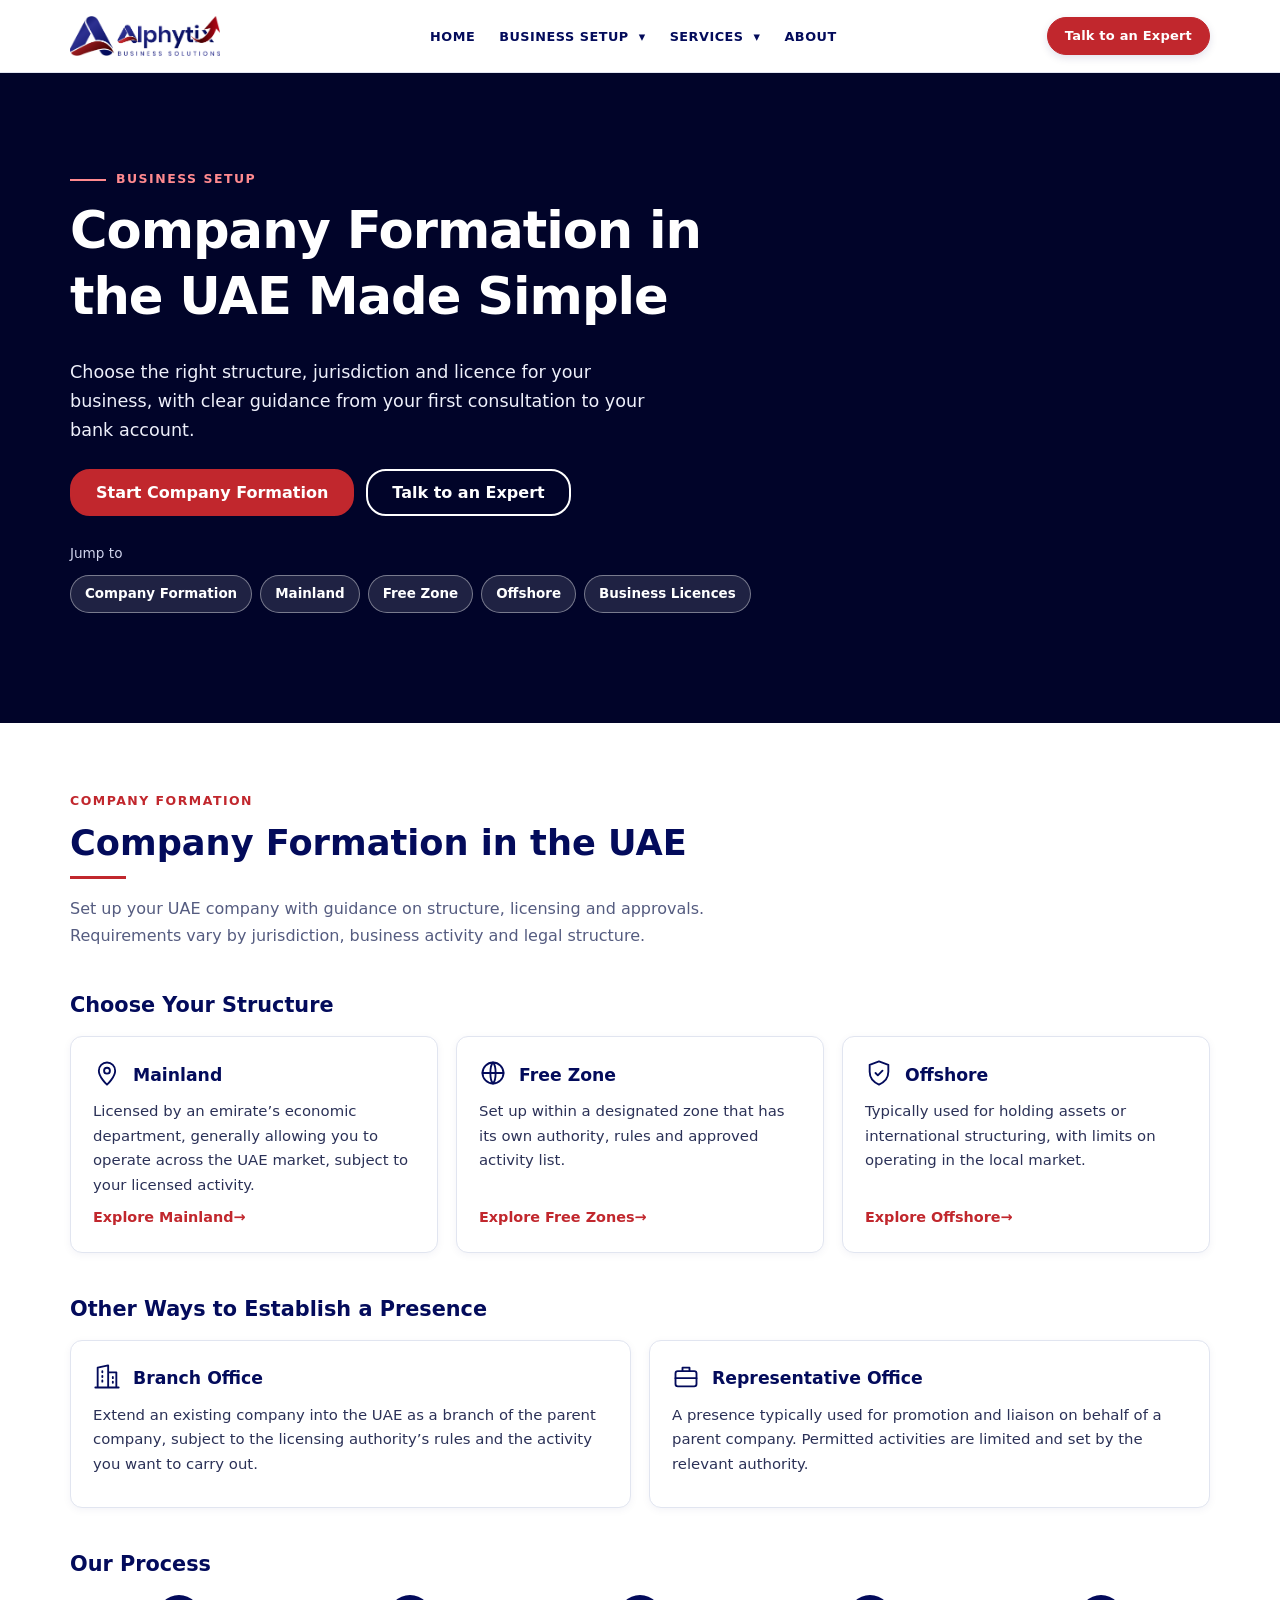
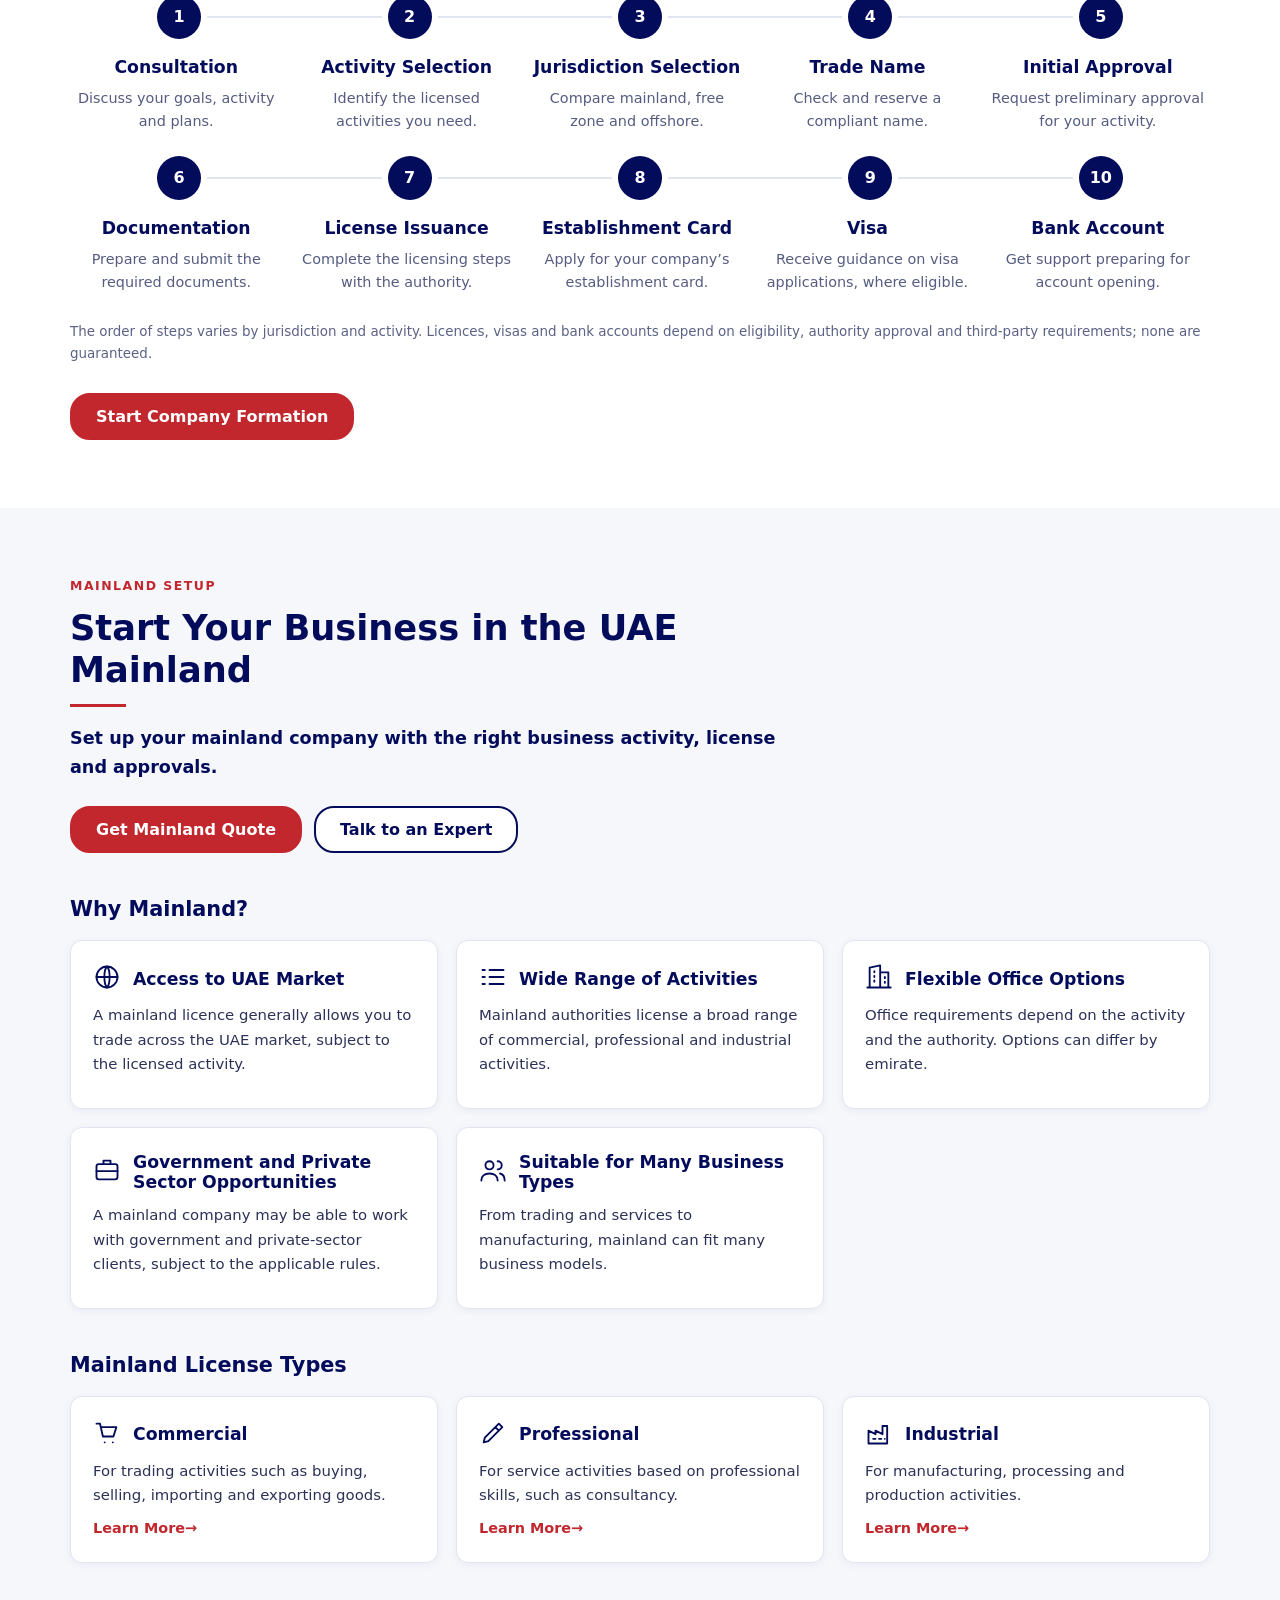
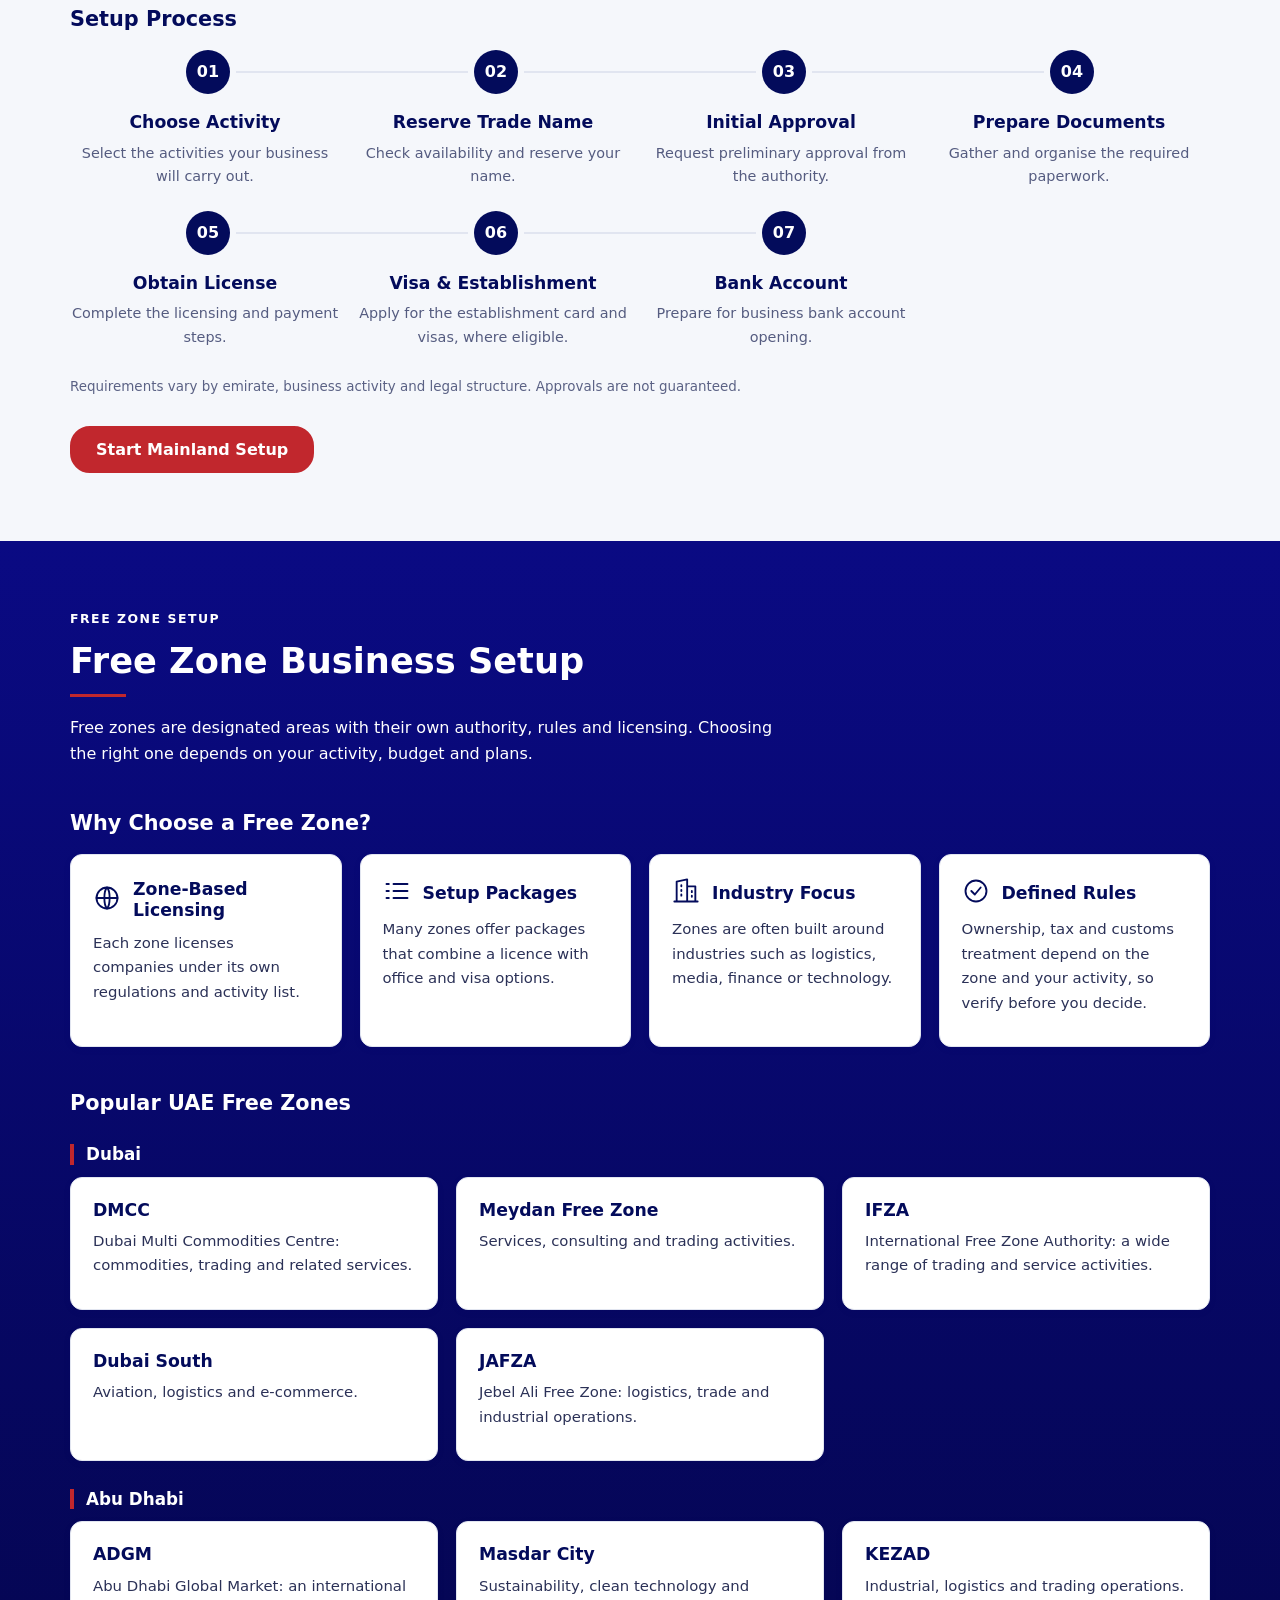
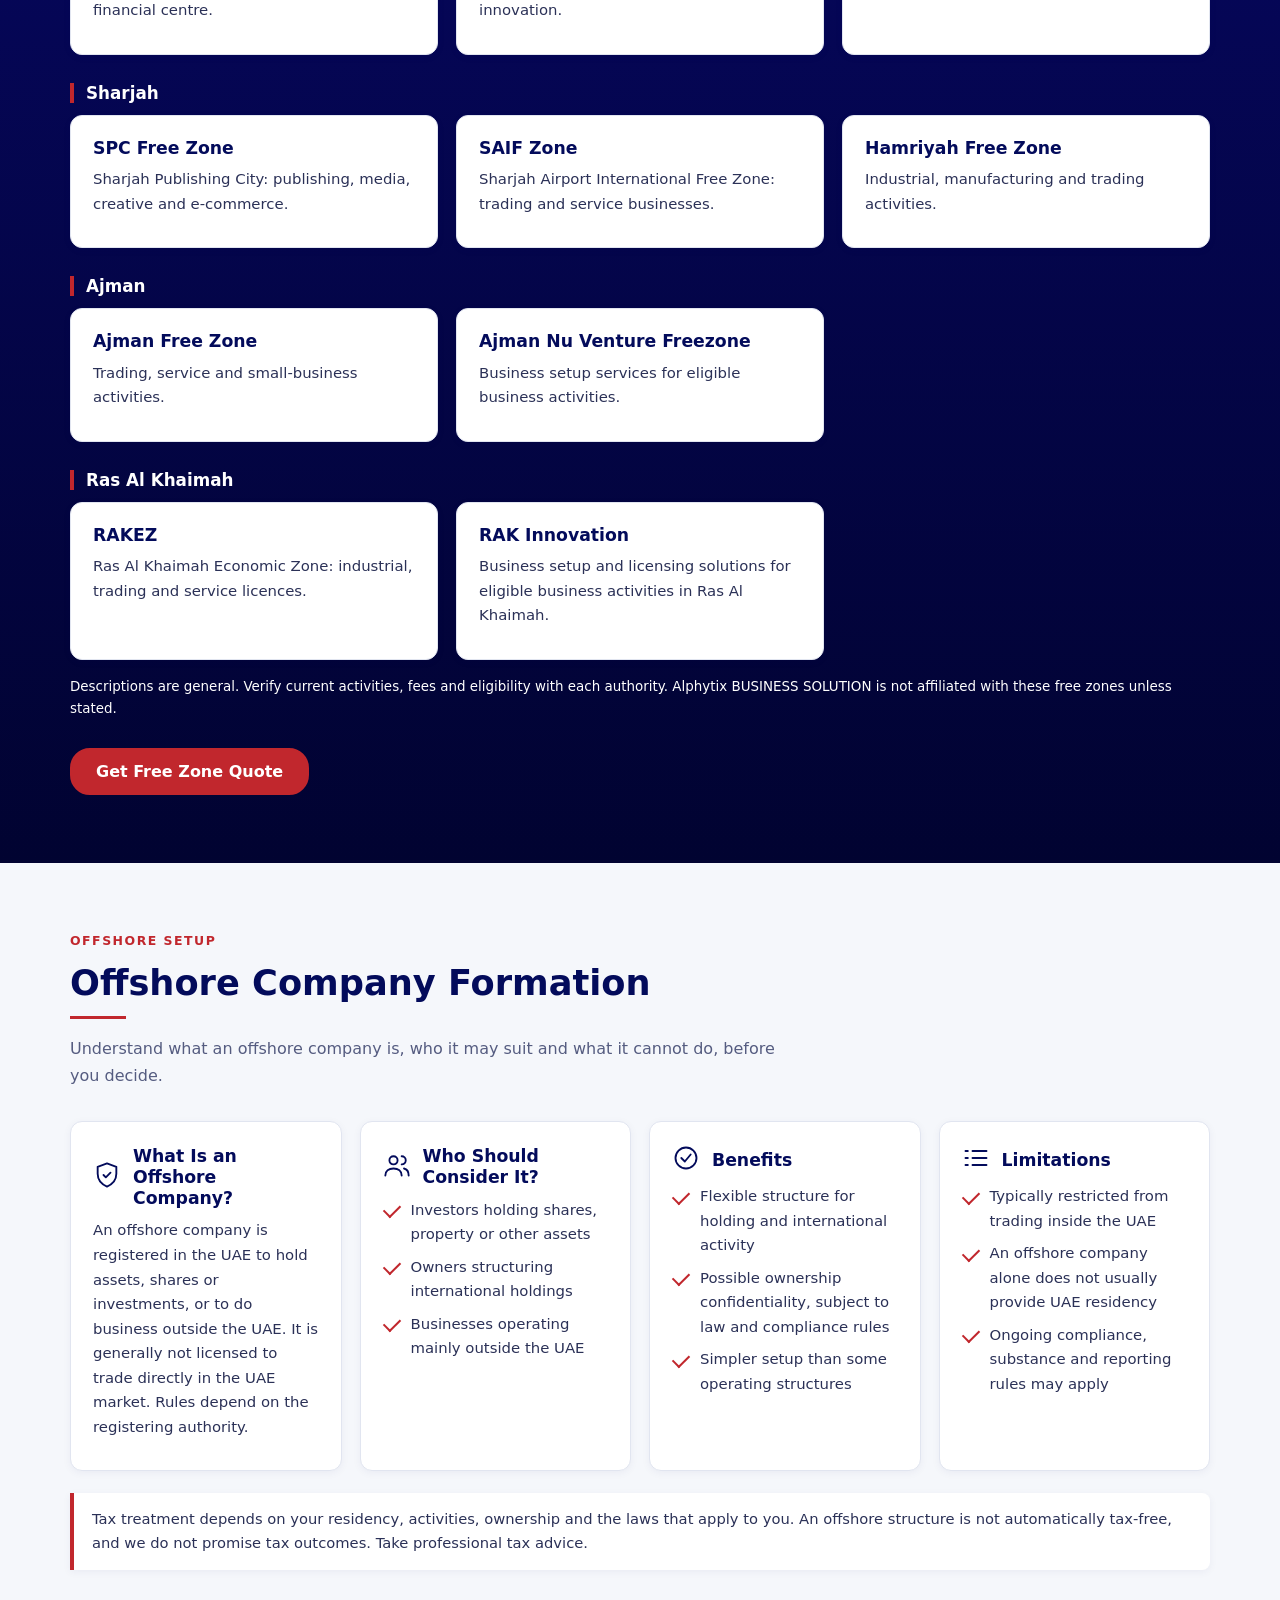
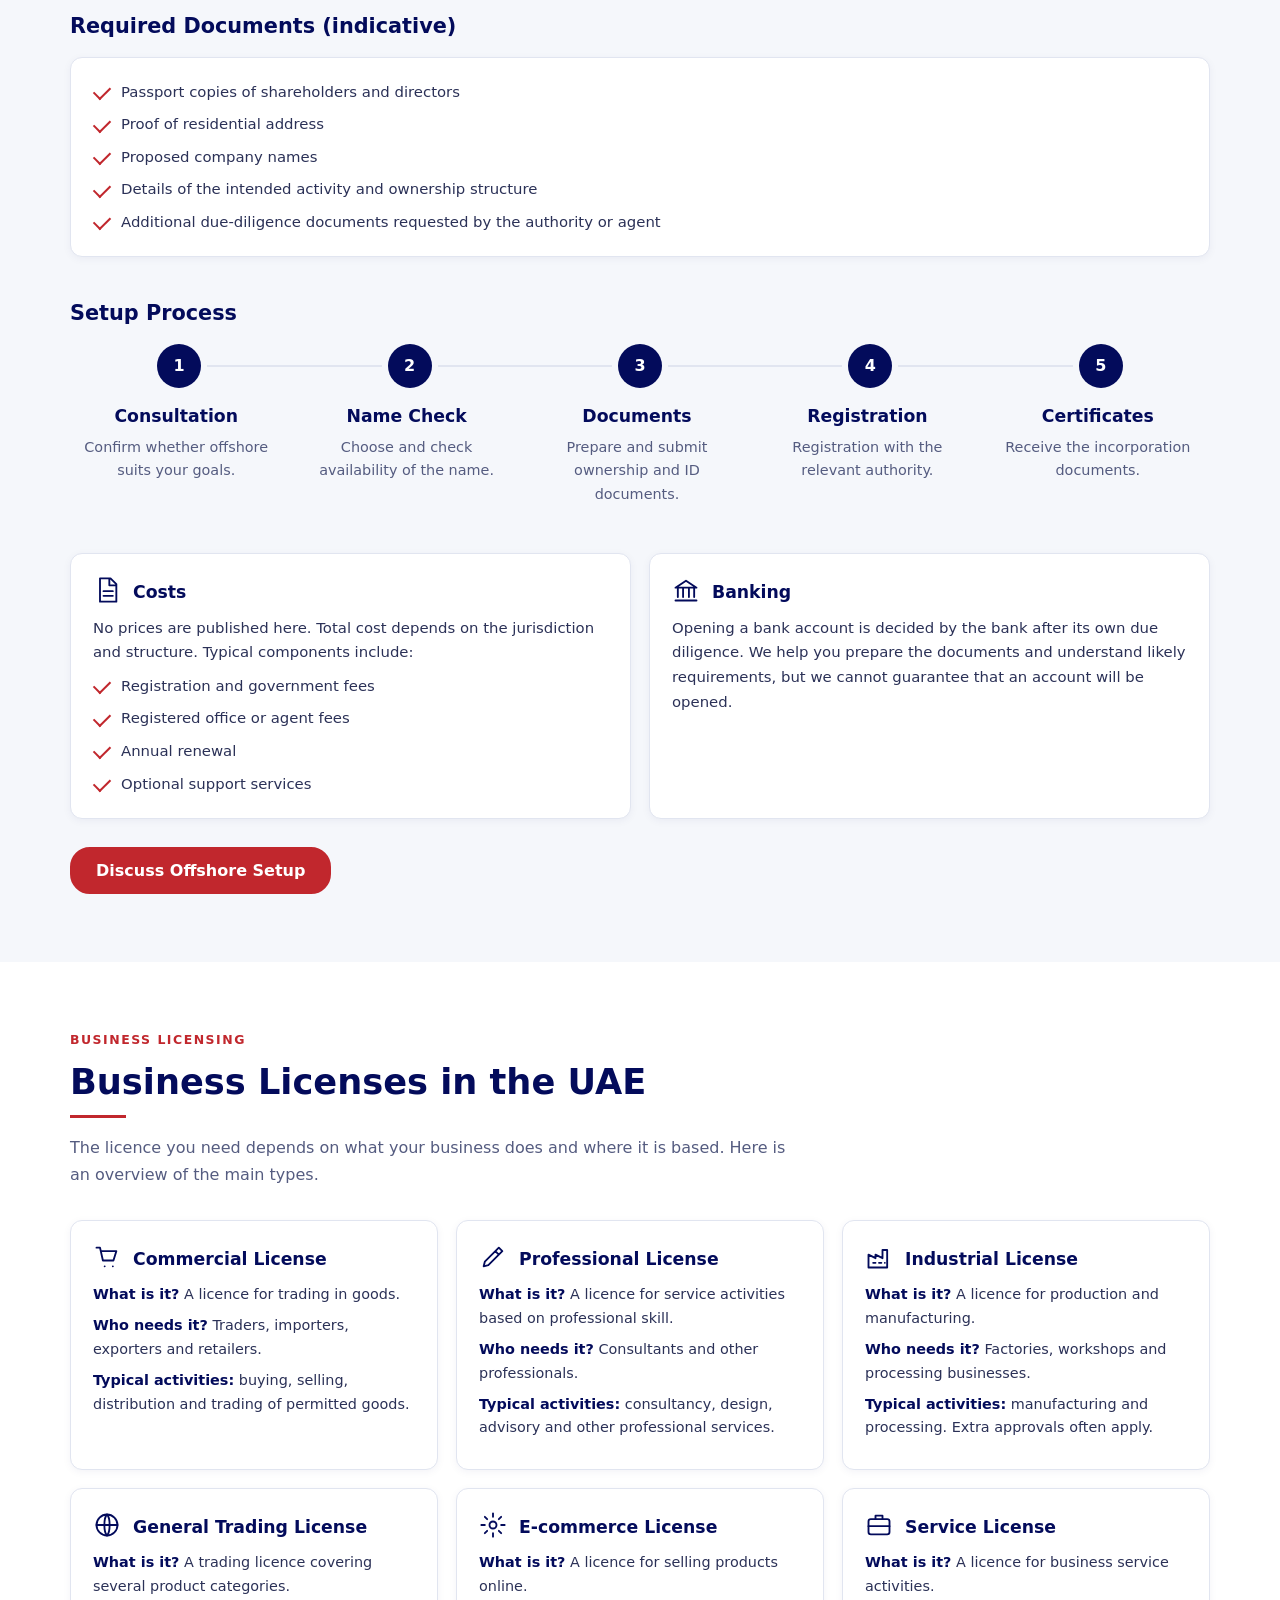
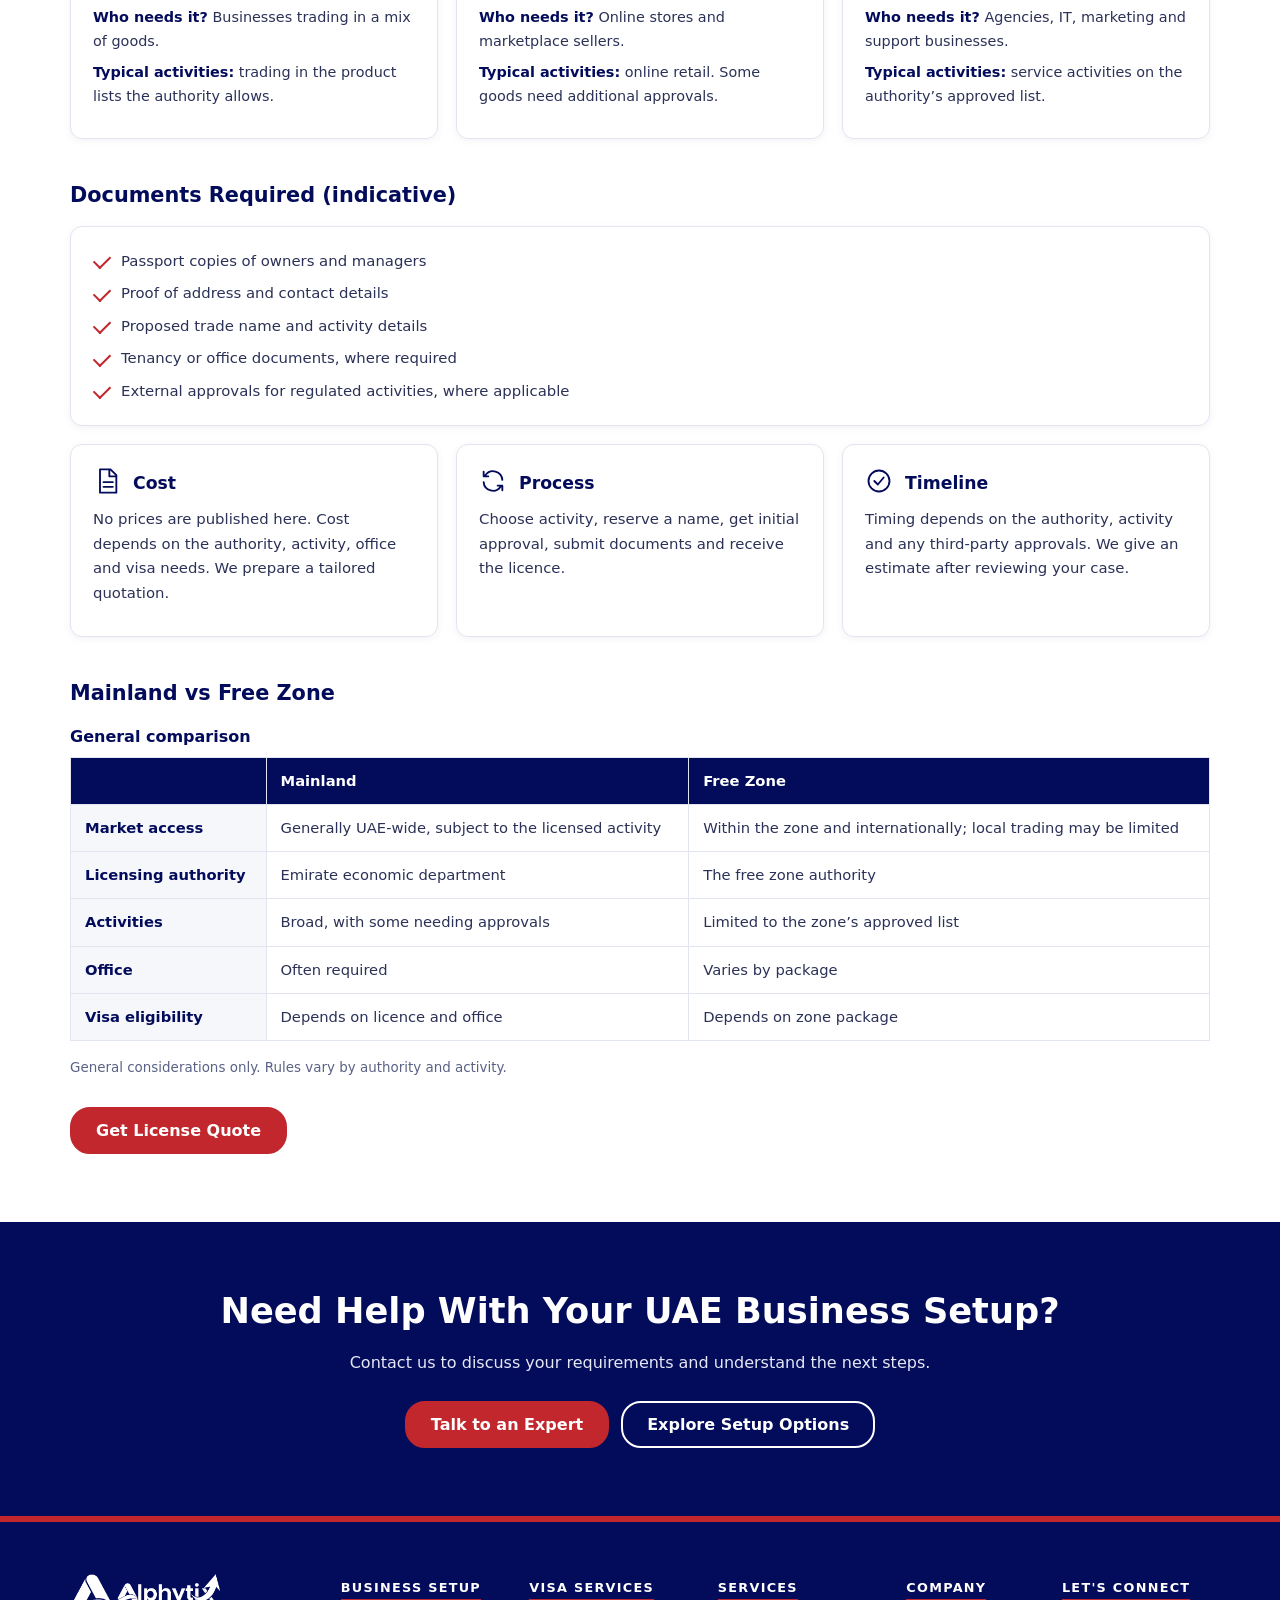
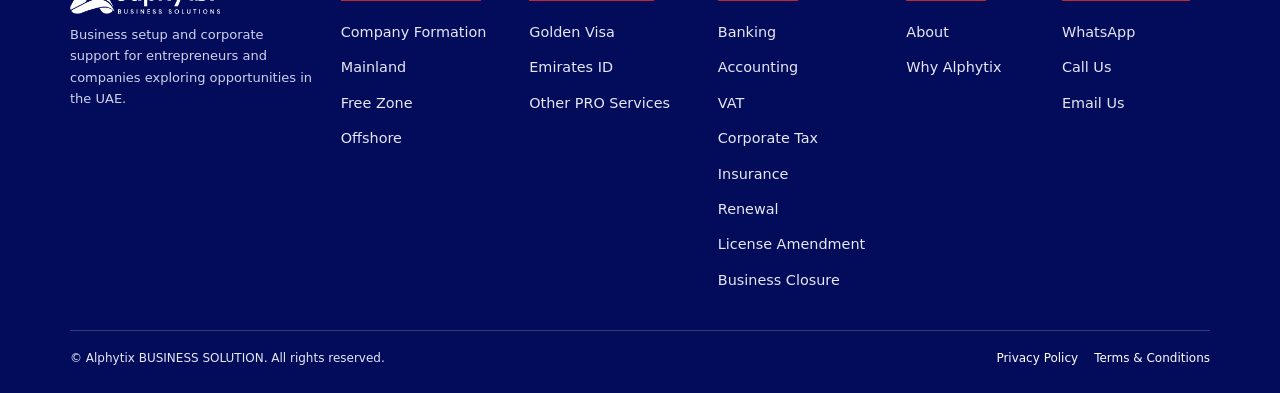
==== commit 7412b45f: "Update print statement from 'Hello' to 'Goodbye'" ====
--- a/bdemo.html
+++ b/bdemo.html
@@ -262,11 +262,12 @@
 /* ===== Shared header logo ===== */
 .site-header .site-logo {
   display: block;
-  width: 110px;
+  width: 150px;
   max-width: auto;
   height: auto;
   object-fit: contain;
 }
+
 
 /* Keep desktop navigation aligned */
 
@@ -1027,6 +1028,313 @@
     font-size: 12px !important;
   }
 }
+
+
+/* ===== Footer layout ===== */
+
+footer .fg {
+  display: grid;
+  grid-template-columns: 1.5fr 1fr 1fr 1fr 0.8fr 0.9fr;
+  gap: 24px;
+  align-items: start;
+}
+
+footer .fg > div {
+  min-width: 0;
+}
+
+footer .brand-name {
+  font-weight: 800;
+  font-size: 1.2rem;
+  color: #fff;
+}
+
+footer .fg h4 {
+  margin-top: 0;
+}
+
+footer .fg ul {
+  margin: 0;
+  padding: 0;
+  list-style: none;
+}
+
+footer .fg li {
+  margin-bottom: 9px;
+}
+
+footer .fg a {
+  overflow-wrap: anywhere;
+}
+
+/* Copyright and legal links */
+footer .fb {
+  display: flex;
+  align-items: center;
+  justify-content: space-between;
+  gap: 20px;
+  flex-wrap: wrap;
+  margin-top: 28px;
+  padding-top: 18px;
+  border-top: 1px solid rgba(255, 255, 255, 0.2);
+}
+
+footer .fb > span {
+  font-size: 12px;
+  line-height: 1.6;
+}
+
+footer .footer-legal {
+  display: flex;
+  align-items: center;
+  justify-content: flex-end;
+  gap: 20px;
+  flex-wrap: wrap;
+}
+
+footer .footer-legal a {
+  font-size: 12px;
+  white-space: nowrap;
+  text-decoration: none;
+}
+
+/* Tablet */
+@media (max-width: 1100px) {
+  footer .fg {
+    grid-template-columns: repeat(3, minmax(0, 1fr));
+    gap: 28px 22px;
+  }
+}
+
+/* Phone */
+@media (max-width: 600px) {
+  footer .fg {
+    grid-template-columns: repeat(2, minmax(0, 1fr));
+    gap: 24px 16px;
+  }
+
+  footer .br {
+    grid-column: 1 / -1;
+  }
+
+  footer .fb {
+    flex-direction: column;
+    align-items: center;
+    justify-content: center;
+    gap: 10px;
+    text-align: center;
+  }
+
+  footer .fb > span {
+    font-size: 10px;
+  }
+
+  footer .footer-legal {
+    width: 100%;
+    justify-content: center;
+    flex-wrap: nowrap;
+    gap: 10px;
+  }
+
+  footer .footer-legal a {
+    font-size: 9px;
+    white-space: nowrap;
+  }
+}
+
+@media (max-width: 350px) {
+  footer .footer-legal {
+    gap: 6px;
+  }
+
+  footer .footer-legal a {
+    font-size: 8px;
+  }
+}
+
+/* three text under copyright text */
+
+/* ===== FINAL FOOTER FIX ===== */
+
+footer .fb {
+  display: flex;
+  align-items: center;
+  justify-content: space-between;
+  gap: 16px;
+}
+
+footer .fb .footer-legal {
+  display: flex;
+  align-items: center;
+  justify-content: flex-end;
+  gap: 16px;
+}
+
+footer .fb .footer-legal a {
+  color: #ffffff;
+  text-decoration: none;
+}
+
+/* Mobile footer */
+@media screen and (max-width: 600px) {
+  footer .fb {
+    display: flex !important;
+    flex-direction: column !important;
+    align-items: center !important;
+    justify-content: center !important;
+    gap: 12px !important;
+    text-align: center !important;
+  }
+
+  footer .fb > span {
+    display: block !important;
+    width: 100% !important;
+    color: #e6e8f5 !important;
+    font-size: 10px !important;
+  }
+
+  footer .fb nav.footer-legal {
+    display: flex !important;
+    flex-direction: row !important;
+    align-items: center !important;
+    justify-content: center !important;
+    flex-wrap: nowrap !important;
+    gap: 12px !important;
+    width: 100% !important;
+    margin: 0 !important;
+    padding: 0 !important;
+    position: static !important;
+    background: transparent !important;
+    border: 0 !important;
+    box-shadow: none !important;
+    max-height: none !important;
+    overflow: visible !important;
+  }
+
+  footer .fb nav.footer-legal a {
+    display: inline-block !important;
+    flex: 0 0 auto !important;
+    padding: 0 !important;
+    margin: 0 !important;
+    color: #ffffff !important;
+    font-size: 10px !important;
+    line-height: 1.5 !important;
+    white-space: nowrap !important;
+    background: transparent !important;
+    border: 0 !important;
+  }
+}
+
+.brand-name img {
+    width: 150px;
+    max-width: 100%;
+    height: auto;
+    display: block;
+    object-fit: contain;
+     margin-bottom: 10px;
+}
+
+/* Mobile */
+@media (max-width: 600px) {
+    .brand-name img {
+        width: 125px;
+         margin-bottom: 10px;
+    }
+}
+
+/* Fix mobile width on the service page */
+@media (max-width: 768px) {
+
+    html,
+    body {
+        width: 100%;
+        max-width: 100%;
+        overflow-x: clip;
+    }
+
+    *,
+    *::before,
+    *::after {
+        box-sizing: border-box;
+    }
+
+    .wrap {
+        width: 100%;
+        max-width: 100%;
+    }
+
+    img,
+    video,
+    iframe {
+        max-width: 100%;
+    }
+
+    /* Keep the comparison table inside the screen */
+    .tw {
+        width: 100%;
+        max-width: 100%;
+        overflow-x: auto;
+    }
+
+    .tw table {
+        width: 100%;
+        max-width: 100%;
+    }
+
+    /* Prevent buttons from stretching beyond the screen */
+    .btns {
+        max-width: 100%;
+        flex-wrap: wrap;
+    }
+
+    .btn {
+        max-width: 100%;
+        overflow-wrap: anywhere;
+    }
+}
+
+
+/* Icon and heading on the same row */
+.card-heading {
+    display: flex;
+    flex-direction: row;
+    align-items: center;
+    gap: 12px;
+    margin-bottom: 12px;
+}
+
+/* Icon alignment */
+.card-heading .ic {
+    display: block;
+    flex: 0 0 28px;
+    width: 28px;
+    height: 28px;
+    margin: 0;
+}
+
+/* Heading alignment */
+.card-heading h3 {
+    margin: 0;
+    position: relative;
+    top: 2px;
+}
+
+
+/* changing color of why section */
+
+/* Change only the Why section background */
+section#why.dark {
+    background-color: #160066;
+}
+
+/* Keep card backgrounds unchanged */
+section#why.dark .card {
+    background: rgba(255, 255, 255, 0.06);
+    border-color: rgba(255, 255, 255, 0.18);
+    box-shadow: none;
+}
+
+
 </style>
 
 
@@ -1060,8 +1368,8 @@
   <div class="wrap bar">
 
     <!-- Logo -->
-    <a class="logo" href="index.html" aria-label="abc BUSINESS SOLUTION home">
-      <img src="model3.png" alt="Alphytix BUSINESS SOLUTION" class="site-logo">
+    <a class="logo" href="index.html" aria-label="Alphytix BUSINESS SOLUTION home">
+      <img src="Model 2.png" alt="Alphytix BUSINESS SOLUTION" class="site-logo">
     </a>
 
     <!-- Navigation -->
@@ -1165,23 +1473,23 @@
 </a>
         </div>
 
-        <a class="mobile-contact-link" href="tel:+971XXXXXXXXX">
+        <a class="mobile-contact-link" href="tel:+971501762994">
           <i class="fas fa-phone"></i>
-          <span>+971 XX XXX XXXX</span>
+          <span>+971 50 176 2994</span>
         </a>
 
         <a class="mobile-contact-link whatsapp-link"
-           href="https://wa.me/971XXXXXXXXX"
+           href="https://wa.me/971501762994?text=Hi, I’m interested in your UAE business services. Could you please share more details? Thank you!"
            target="_blank" rel="noopener noreferrer">
           <i class="fab fa-whatsapp"></i>
-          <span>+971 XX XXX XXXX</span>
+          <span>+971 50 176 2994</span>
         </a>
 
       </div>
     </nav>
 
     <!-- Desktop CTA -->
-    <a class="btn hcta" href="contact.html">Talk to an Expert</a>
+    <a class="btn hcta" href="cdemo.html">Talk to an Expert</a>
 
     <!-- Mobile burger -->
     <button class="burger" id="burger" type="button"
@@ -1214,7 +1522,7 @@
 <span class="lab in">Business Setup</span>
 <h1 id="hero-h">Company Formation in the UAE Made Simple</h1>
 <p class="lead in" style="animation-delay:.5s">Choose the right structure, jurisdiction and licence for your business, with clear guidance from your first consultation to your bank account.</p>
-<div class="btns in" style="animation-delay:.7s"><a class="btn" href="#company-formation">Start Company Formation</a><a class="btn o" href="contact.html">Talk to an Expert</a></div>
+<div class="btns in" style="animation-delay:.7s"><a class="btn" href="#company-formation">Start Company Formation</a><a class="btn o" href="cdemo.html">Talk to an Expert</a></div>
 <p class="chip-lbl in" style="animation-delay:.85s">Jump to</p>
 <ul class="chips in" style="animation-delay:.9s">
 <li><a href="#company-formation">Company Formation</a></li>
@@ -1233,18 +1541,74 @@
     <h2 id="cf-h">Company Formation in the UAE</h2>
     <p>Set up your UAE company with guidance on structure, licensing and approvals. Requirements vary by jurisdiction, business activity and legal structure.</p></div>
 
+
 <h3 class="sub3">Choose Your Structure</h3>
+
 <div class="grid g3">
-<a class="card rv" href="#mainland"><svg class="ic" aria-hidden="true"><use href="#i-pin"/></svg><h3>Mainland</h3><p>Licensed by an emirate’s economic department, generally allowing you to operate across the UAE market, subject to your licensed activity.</p><span class="go">Explore Mainland</span></a>
-<a class="card rv" href="#free-zone"><svg class="ic" aria-hidden="true"><use href="#i-globe"/></svg><h3>Free Zone</h3><p>Set up within a designated zone that has its own authority, rules and approved activity list.</p><span class="go">Explore Free Zones</span></a>
-<a class="card rv" href="#offshore"><svg class="ic" aria-hidden="true"><use href="#i-shield"/></svg><h3>Offshore</h3><p>Typically used for holding assets or international structuring, with limits on operating in the local market.</p><span class="go">Explore Offshore</span></a>
+
+  <a class="card rv" href="#mainland">
+    <div class="card-heading">
+      <svg class="ic" aria-hidden="true">
+        <use href="#i-pin"/>
+      </svg>
+      <h3>Mainland</h3>
+    </div>
+    <p>Licensed by an emirate’s economic department, generally allowing you to operate across the UAE market, subject to your licensed activity.</p>
+    <span class="go">Explore Mainland</span>
+  </a>
+
+  <a class="card rv" href="#free-zone">
+    <div class="card-heading">
+      <svg class="ic" aria-hidden="true">
+        <use href="#i-globe"/>
+      </svg>
+      <h3>Free Zone</h3>
+    </div>
+    <p>Set up within a designated zone that has its own authority, rules and approved activity list.</p>
+    <span class="go">Explore Free Zones</span>
+  </a>
+
+  <a class="card rv" href="#offshore">
+    <div class="card-heading">
+      <svg class="ic" aria-hidden="true">
+        <use href="#i-shield"/>
+      </svg>
+      <h3>Offshore</h3>
+    </div>
+    <p>Typically used for holding assets or international structuring, with limits on operating in the local market.</p>
+    <span class="go">Explore Offshore</span>
+  </a>
+
 </div>
 
+
+
 <h3 class="sub3">Other Ways to Establish a Presence</h3>
+
 <div class="grid g2">
-<div class="card rv"><svg class="ic" aria-hidden="true"><use href="#i-building"/></svg><h3>Branch Office</h3><p>Extend an existing company into the UAE as a branch of the parent company, subject to the licensing authority’s rules and the activity you want to carry out.</p></div>
-<div class="card rv"><svg class="ic" aria-hidden="true"><use href="#i-brief"/></svg><h3>Representative Office</h3><p>A presence typically used for promotion and liaison on behalf of a parent company. Permitted activities are limited and set by the relevant authority.</p></div>
+
+  <div class="card rv">
+    <div class="card-heading">
+      <svg class="ic" aria-hidden="true">
+        <use href="#i-building"/>
+      </svg>
+      <h3>Branch Office</h3>
+    </div>
+    <p>Extend an existing company into the UAE as a branch of the parent company, subject to the licensing authority’s rules and the activity you want to carry out.</p>
+  </div>
+
+  <div class="card rv">
+    <div class="card-heading">
+      <svg class="ic" aria-hidden="true">
+        <use href="#i-brief"/>
+      </svg>
+      <h3>Representative Office</h3>
+    </div>
+    <p>A presence typically used for promotion and liaison on behalf of a parent company. Permitted activities are limited and set by the relevant authority.</p>
+  </div>
+
 </div>
+
 
 <h3 class="sub3">Our Process</h3>
 <ol class="steps s5">
@@ -1260,28 +1624,89 @@
 <li class="st rv"><span class="nm">10</span><h3>Bank Account</h3><p>Get support preparing for account opening.</p></li>
 </ol>
 <p class="note">The order of steps varies by jurisdiction and activity. Licences, visas and bank accounts depend on eligibility, authority approval and third-party requirements; none are guaranteed.</p>
-<div class="cta-row rv"><a class="btn" href="contact.html">Start Company Formation</a></div>
+<div class="cta-row rv"><a class="btn" href="cdemo.html">Start Company Formation</a></div>
 </div></section>
 
 <!-- ================= 2. MAINLAND ================= -->
 <section class="alt" id="mainland" aria-labelledby="ml-h"><div class="wrap">
 <div class="hd rv"><span class="lab">Mainland Setup</span><h2 id="ml-h">Start Your Business in the UAE Mainland</h2><p class="sh">Set up your mainland company with the right business activity, license and approvals.</p>
-<div class="btns"><a class="btn" href="contact.html">Get Mainland Quote</a><a class="btn o" href="contact.html">Talk to an Expert</a></div></div>
+<div class="btns"><a class="btn" href="cdemo.html">Get Mainland Quote</a><a class="btn o" href="cdemo.html">Talk to an Expert</a></div></div>
 
 <h3 class="sub3">Why Mainland?</h3>
 <div class="grid g3">
-<div class="card rv"><svg class="ic" aria-hidden="true"><use href="#i-globe"/></svg><h3>Access to UAE Market</h3><p>A mainland licence generally allows you to trade across the UAE market, subject to the licensed activity.</p></div>
-<div class="card rv"><svg class="ic" aria-hidden="true"><use href="#i-list"/></svg><h3>Wide Range of Activities</h3><p>Mainland authorities license a broad range of commercial, professional and industrial activities.</p></div>
-<div class="card rv"><svg class="ic" aria-hidden="true"><use href="#i-building"/></svg><h3>Flexible Office Options</h3><p>Office requirements depend on the activity and the authority. Options can differ by emirate.</p></div>
-<div class="card rv"><svg class="ic" aria-hidden="true"><use href="#i-brief"/></svg><h3>Government and Private Sector Opportunities</h3><p>A mainland company may be able to work with government and private-sector clients, subject to the applicable rules.</p></div>
-<div class="card rv"><svg class="ic" aria-hidden="true"><use href="#i-users"/></svg><h3>Suitable for Many Business Types</h3><p>From trading and services to manufacturing, mainland can fit many business models.</p></div>
+
+<div class="card rv">
+  <div class="card-heading">
+    <svg class="ic" aria-hidden="true"><use href="#i-globe"/></svg>
+    <h3>Access to UAE Market</h3>
+  </div>
+  <p>A mainland licence generally allows you to trade across the UAE market, subject to the licensed activity.</p>
 </div>
 
+<div class="card rv">
+  <div class="card-heading">
+    <svg class="ic" aria-hidden="true"><use href="#i-list"/></svg>
+    <h3>Wide Range of Activities</h3>
+  </div>
+  <p>Mainland authorities license a broad range of commercial, professional and industrial activities.</p>
+</div>
+
+<div class="card rv">
+  <div class="card-heading">
+    <svg class="ic" aria-hidden="true"><use href="#i-building"/></svg>
+    <h3>Flexible Office Options</h3>
+  </div>
+  <p>Office requirements depend on the activity and the authority. Options can differ by emirate.</p>
+</div>
+
+<div class="card rv">
+  <div class="card-heading">
+    <svg class="ic" aria-hidden="true"><use href="#i-brief"/></svg>
+    <h3>Government and Private Sector Opportunities</h3>
+  </div>
+  <p>A mainland company may be able to work with government and private-sector clients, subject to the applicable rules.</p>
+</div>
+
+<div class="card rv">
+  <div class="card-heading">
+    <svg class="ic" aria-hidden="true"><use href="#i-users"/></svg>
+    <h3>Suitable for Many Business Types</h3>
+  </div>
+  <p>From trading and services to manufacturing, mainland can fit many business models.</p>
+</div>
+</div>
+
 <h3 class="sub3">Mainland License Types</h3>
+
 <div class="grid g3">
-<a class="card rv" href="#licenses"><svg class="ic" aria-hidden="true"><use href="#i-cart"/></svg><h3>Commercial</h3><p>For trading activities such as buying, selling, importing and exporting goods.</p><span class="go">Learn More</span></a>
-<a class="card rv" href="#licenses"><svg class="ic" aria-hidden="true"><use href="#i-pen"/></svg><h3>Professional</h3><p>For service activities based on professional skills, such as consultancy.</p><span class="go">Learn More</span></a>
-<a class="card rv" href="#licenses"><svg class="ic" aria-hidden="true"><use href="#i-factory"/></svg><h3>Industrial</h3><p>For manufacturing, processing and production activities.</p><span class="go">Learn More</span></a>
+
+  <a class="card rv" href="#licenses">
+    <div class="card-heading">
+      <svg class="ic" aria-hidden="true"><use href="#i-cart"/></svg>
+      <h3>Commercial</h3>
+    </div>
+    <p>For trading activities such as buying, selling, importing and exporting goods.</p>
+    <span class="go">Learn More</span>
+  </a>
+
+  <a class="card rv" href="#licenses">
+    <div class="card-heading">
+      <svg class="ic" aria-hidden="true"><use href="#i-pen"/></svg>
+      <h3>Professional</h3>
+    </div>
+    <p>For service activities based on professional skills, such as consultancy.</p>
+    <span class="go">Learn More</span>
+  </a>
+
+  <a class="card rv" href="#licenses">
+    <div class="card-heading">
+      <svg class="ic" aria-hidden="true"><use href="#i-factory"/></svg>
+      <h3>Industrial</h3>
+    </div>
+    <p>For manufacturing, processing and production activities.</p>
+    <span class="go">Learn More</span>
+  </a>
+
 </div>
 
 <h3 class="sub3">Setup Process</h3>
@@ -1295,25 +1720,55 @@
 <li class="st rv"><span class="nm">07</span><h3>Bank Account</h3><p>Prepare for business bank account opening.</p></li>
 </ol>
 <p class="note">Requirements vary by emirate, business activity and legal structure. Approvals are not guaranteed.</p>
-<div class="cta-row rv"><a class="btn" href="contact.html">Start Mainland Setup</a></div>
+<div class="cta-row rv"><a class="btn" href="cdemo.html">Start Mainland Setup</a></div>
 </div></section>
 
-<!-- ================= 3. FREE ZONE ================= -->
-<section id="free-zone" aria-labelledby="fz-h"><div class="wrap">
-<div class="hd rv"><span class="lab">Free Zone Setup</span><h2 id="fz-h">Free Zone Business Setup</h2><p>Free zones are designated areas with their own authority, rules and licensing. Choosing the right one depends on your activity, budget and plans.</p></div>
-
-<h3 class="sub3">Why Choose a Free Zone?</h3>
+<!-- ================= 3. FREE ZONE =================#C1272D -->
+<section style="background: linear-gradient(rgb(10, 10, 131),rgb(1, 3, 49));" id="free-zone" aria-labelledby="fz-h"><div class="wrap">
+<div class="hd rv"><span class="lab" style="color: white;">Free Zone Setup</span><h2 id="fz-h" style="color: white;">Free Zone Business Setup</h2><p style="color: white;">Free zones are designated areas with their own authority, rules and licensing. Choosing the right one depends on your activity, budget and plans.</p></div>
+
+<h3 class="sub3" style="color: white;">Why Choose a Free Zone?</h3>
+
 <div class="grid g4">
-<div class="card rv"><svg class="ic" aria-hidden="true"><use href="#i-globe"/></svg><h3>Zone-Based Licensing</h3><p>Each zone licenses companies under its own regulations and activity list.</p></div>
-<div class="card rv"><svg class="ic" aria-hidden="true"><use href="#i-list"/></svg><h3>Setup Packages</h3><p>Many zones offer packages that combine a licence with office and visa options.</p></div>
-<div class="card rv"><svg class="ic" aria-hidden="true"><use href="#i-building"/></svg><h3>Industry Focus</h3><p>Zones are often built around industries such as logistics, media, finance or technology.</p></div>
-<div class="card rv"><svg class="ic" aria-hidden="true"><use href="#i-check"/></svg><h3>Defined Rules</h3><p>Ownership, tax and customs treatment depend on the zone and your activity, so verify before you decide.</p></div>
+
+  <div class="card rv">
+    <div class="card-heading">
+      <svg class="ic" aria-hidden="true"><use href="#i-globe"/></svg>
+      <h3>Zone-Based Licensing</h3>
+    </div>
+    <p>Each zone licenses companies under its own regulations and activity list.</p>
+  </div>
+
+  <div class="card rv">
+    <div class="card-heading">
+      <svg class="ic" aria-hidden="true"><use href="#i-list"/></svg>
+      <h3>Setup Packages</h3>
+    </div>
+    <p>Many zones offer packages that combine a licence with office and visa options.</p>
+  </div>
+
+  <div class="card rv">
+    <div class="card-heading">
+      <svg class="ic" aria-hidden="true"><use href="#i-building"/></svg>
+      <h3>Industry Focus</h3>
+    </div>
+    <p>Zones are often built around industries such as logistics, media, finance or technology.</p>
+  </div>
+
+  <div class="card rv">
+    <div class="card-heading">
+      <svg class="ic" aria-hidden="true"><use href="#i-check"/></svg>
+      <h3>Defined Rules</h3>
+    </div>
+    <p>Ownership, tax and customs treatment depend on the zone and your activity, so verify before you decide.</p>
+  </div>
+
 </div>
 
-<h3 class="sub3">Popular UAE Free Zones</h3>
+<h3 style="color: white;" class="sub3">Popular UAE Free Zones</h3>
 <!-- TODO: keep only the free zones abc BUSINESS SOLUTION actually provides services for, and delete the rest. -->
 
-<h4 class="emirate">Dubai</h4>
+<h4 class="emirate" style="color: white;">Dubai</h4>
 <div class="grid g3">
 <div class="card rv"><h3>DMCC</h3><p>Dubai Multi Commodities Centre: commodities, trading and related services.</p></div>
 <div class="card rv"><h3>Meydan Free Zone</h3><p>Services, consulting and trading activities.</p></div>
@@ -1322,47 +1777,104 @@
 <div class="card rv"><h3>JAFZA</h3><p>Jebel Ali Free Zone: logistics, trade and industrial operations.</p></div>
 </div>
 
-<h4 class="emirate">Abu Dhabi</h4>
+<h4 class="emirate" style="color: white;">Abu Dhabi</h4>
 <div class="grid g3">
 <div class="card rv"><h3>ADGM</h3><p>Abu Dhabi Global Market: an international financial centre.</p></div>
 <div class="card rv"><h3>Masdar City</h3><p>Sustainability, clean technology and innovation.</p></div>
 <div class="card rv"><h3>KEZAD</h3><p>Industrial, logistics and trading operations.</p></div>
 </div>
 
-<h4 class="emirate">Sharjah</h4>
+<h4 class="emirate" style="color: white;">Sharjah</h4>
 <div class="grid g3">
 <div class="card rv"><h3>SPC Free Zone</h3><p>Sharjah Publishing City: publishing, media, creative and e-commerce.</p></div>
 <div class="card rv"><h3>SAIF Zone</h3><p>Sharjah Airport International Free Zone: trading and service businesses.</p></div>
 <div class="card rv"><h3>Hamriyah Free Zone</h3><p>Industrial, manufacturing and trading activities.</p></div>
 </div>
 
+<h4 class="emirate" style="color: white;">Ajman</h4>
+
 <div class="grid g3">
-<div>
-<h4 class="emirate">Ajman</h4>
-<div class="card rv"><h3>Ajman Free Zone</h3><p>Trading, service and small-business activities.</p></div>
+    <div class="card rv">
+        <h3>Ajman Free Zone</h3>
+        <p>Trading, service and small-business activities.</p>
+    </div>
+
+    <div class="card rv">
+        <h3>Ajman Nu Venture Freezone</h3>
+        <p>Business setup services for eligible business activities.</p>
+    </div>
 </div>
-<div>
-<h4 class="emirate">Ras Al Khaimah</h4>
-<div class="card rv"><h3>RAKEZ</h3><p>Ras Al Khaimah Economic Zone: industrial, trading and service licences.</p></div>
+
+<h4 class="emirate" style="color: white;">Ras Al Khaimah</h4>
+
+<div class="grid g3">
+    <div class="card rv">
+        <h3>RAKEZ</h3>
+        <p>Ras Al Khaimah Economic Zone: industrial, trading and service licences.</p>
+    </div>
+
+    <div class="card rv">
+        <h3>RAK Innovation</h3>
+        <p>Business setup and licensing solutions for eligible business activities in Ras Al Khaimah.</p>
+    </div>
 </div>
-</div>
-
-<p class="note">Descriptions are general. Verify current activities, fees and eligibility with each authority. Alphytix BUSINESS SOLUTION is not affiliated with these free zones unless stated.</p>
-<div class="cta-row rv"><a class="btn" href="contact.html">????</a></div>
+
+
+<p class="note" style="color: white;">Descriptions are general. Verify current activities, fees and eligibility with each authority. Alphytix BUSINESS SOLUTION is not affiliated with these free zones unless stated.</p>
+<div class="cta-row rv"><a class="btn" href="cdemo.html">Get  Free Zone Quote</a></div>
 </div></section>
 
 <!-- ================= 4. OFFSHORE ================= -->
 <section class="alt" id="offshore" aria-labelledby="of-h"><div class="wrap">
 <div class="hd rv"><span class="lab">Offshore Setup</span><h2 id="of-h">Offshore Company Formation</h2><p>Understand what an offshore company is, who it may suit and what it cannot do, before you decide.</p></div>
 
-<div class="grid g2">
-<div class="card rv"><svg class="ic" aria-hidden="true"><use href="#i-shield"/></svg><h3>What Is an Offshore Company?</h3><p>An offshore company is registered in the UAE to hold assets, shares or investments, or to do business outside the UAE. It is generally not licensed to trade directly in the UAE market. Rules depend on the registering authority.</p></div>
-<div class="card rv"><svg class="ic" aria-hidden="true"><use href="#i-users"/></svg><h3>Who Should Consider It?</h3>
-<ul class="chk"><li>Investors holding shares, property or other assets</li><li>Owners structuring international holdings</li><li>Businesses operating mainly outside the UAE</li></ul></div>
-<div class="card rv"><svg class="ic" aria-hidden="true"><use href="#i-check"/></svg><h3>Benefits</h3>
-<ul class="chk"><li>Flexible structure for holding and international activity</li><li>Possible ownership confidentiality, subject to law and compliance rules</li><li>Simpler setup than some operating structures</li></ul></div>
-<div class="card rv"><svg class="ic" aria-hidden="true"><use href="#i-list"/></svg><h3>Limitations</h3>
-<ul class="chk"><li>Typically restricted from trading inside the UAE</li><li>An offshore company alone does not usually provide UAE residency</li><li>Ongoing compliance, substance and reporting rules may apply</li></ul></div>
+
+<div class="grid g4">
+
+  <div class="card rv">
+    <div class="card-heading">
+      <svg class="ic" aria-hidden="true"><use href="#i-shield"/></svg>
+      <h3>What Is an Offshore Company?</h3>
+    </div>
+    <p>An offshore company is registered in the UAE to hold assets, shares or investments, or to do business outside the UAE. It is generally not licensed to trade directly in the UAE market. Rules depend on the registering authority.</p>
+  </div>
+
+  <div class="card rv">
+    <div class="card-heading">
+      <svg class="ic" aria-hidden="true"><use href="#i-users"/></svg>
+      <h3>Who Should Consider It?</h3>
+    </div>
+    <ul class="chk">
+      <li>Investors holding shares, property or other assets</li>
+      <li>Owners structuring international holdings</li>
+      <li>Businesses operating mainly outside the UAE</li>
+    </ul>
+  </div>
+
+  <div class="card rv">
+    <div class="card-heading">
+      <svg class="ic" aria-hidden="true"><use href="#i-check"/></svg>
+      <h3>Benefits</h3>
+    </div>
+    <ul class="chk">
+      <li>Flexible structure for holding and international activity</li>
+      <li>Possible ownership confidentiality, subject to law and compliance rules</li>
+      <li>Simpler setup than some operating structures</li>
+    </ul>
+  </div>
+
+  <div class="card rv">
+    <div class="card-heading">
+      <svg class="ic" aria-hidden="true"><use href="#i-list"/></svg>
+      <h3>Limitations</h3>
+    </div>
+    <ul class="chk">
+      <li>Typically restricted from trading inside the UAE</li>
+      <li>An offshore company alone does not usually provide UAE residency</li>
+      <li>Ongoing compliance, substance and reporting rules may apply</li>
+    </ul>
+  </div>
+
 </div>
 <p class="callout rv">Tax treatment depends on your residency, activities, ownership and the laws that apply to you. An offshore structure is not automatically tax-free, and we do not promise tax outcomes. Take professional tax advice.</p>
 
@@ -1384,31 +1896,122 @@
 <li class="st rv"><span class="nm">5</span><h3>Certificates</h3><p>Receive the incorporation documents.</p></li>
 </ol>
 
+
 <div class="grid g2" style="margin-top:36px">
-<div class="card rv"><svg class="ic" aria-hidden="true"><use href="#i-doc"/></svg><h3>Costs</h3><p>No prices are published here. Total cost depends on the jurisdiction and structure. Typical components include:</p><ul class="chk"><li>Registration and government fees</li><li>Registered office or agent fees</li><li>Annual renewal</li><li>Optional support services</li></ul></div>
-<div class="card rv"><svg class="ic" aria-hidden="true"><use href="#i-bank"/></svg><h3>Banking</h3><p>Opening a bank account is decided by the bank after its own due diligence. We help you prepare the documents and understand likely requirements, but we cannot guarantee that an account will be opened.</p></div>
+
+  <div class="card rv">
+    <div class="card-heading">
+      <svg class="ic" aria-hidden="true"><use href="#i-doc"/></svg>
+      <h3>Costs</h3>
+    </div>
+    <p>No prices are published here. Total cost depends on the jurisdiction and structure. Typical components include:</p>
+    <ul class="chk">
+      <li>Registration and government fees</li>
+      <li>Registered office or agent fees</li>
+      <li>Annual renewal</li>
+      <li>Optional support services</li>
+    </ul>
+  </div>
+
+  <div class="card rv">
+    <div class="card-heading">
+      <svg class="ic" aria-hidden="true"><use href="#i-bank"/></svg>
+      <h3>Banking</h3>
+    </div>
+    <p>Opening a bank account is decided by the bank after its own due diligence. We help you prepare the documents and understand likely requirements, but we cannot guarantee that an account will be opened.</p>
+  </div>
+
 </div>
 
-<h3 class="sub3">Offshore FAQs</h3>
+
+<!-- <h3 class="sub3">Offshore FAQs</h3>
 <div class="faq">
 <details><summary>Can an offshore company trade in the UAE?</summary><p>Generally not. Offshore companies are typically restricted from trading directly in the local market. A mainland or free zone licence may suit local activity better.</p></details>
 <details><summary>Can an offshore company get a UAE residence visa?</summary><p>An offshore company alone does not usually provide UAE residence. Visa options depend on other factors, such as an operating licence, property or other routes, and on the authority.</p></details>
 <details><summary>Is an offshore company tax-free?</summary><p>Not automatically. Tax treatment depends on where the owners are resident, what the company does and the laws that apply. Please take advice from a qualified tax professional.</p></details>
-</div>
-<div class="cta-row rv"><a class="btn" href="contact.html">Discuss Offshore Setup</a></div>
+</div> -->
+<div class="cta-row rv"><a class="btn" href="cdemo.html">Discuss Offshore Setup</a></div>
 </div></section>
 
 <!-- ================= 5. BUSINESS LICENSES ================= -->
 <section id="licenses" aria-labelledby="bl-h"><div class="wrap">
 <div class="hd rv"><span class="lab">Business Licensing</span><h2 id="bl-h">Business Licenses in the UAE</h2><p>The licence you need depends on what your business does and where it is based. Here is an overview of the main types.</p></div>
 
+
 <div class="grid g3">
-<div class="card rv"><svg class="ic" aria-hidden="true"><use href="#i-cart"/></svg><h3>Commercial License</h3><div class="dl"><p><b>What is it?</b> A licence for trading in goods.</p><p><b>Who needs it?</b> Traders, importers, exporters and retailers.</p><p><b>Typical activities:</b> buying, selling, distribution and trading of permitted goods.</p></div></div>
-<div class="card rv"><svg class="ic" aria-hidden="true"><use href="#i-pen"/></svg><h3>Professional License</h3><div class="dl"><p><b>What is it?</b> A licence for service activities based on professional skill.</p><p><b>Who needs it?</b> Consultants and other professionals.</p><p><b>Typical activities:</b> consultancy, design, advisory and other professional services.</p></div></div>
-<div class="card rv"><svg class="ic" aria-hidden="true"><use href="#i-factory"/></svg><h3>Industrial License</h3><div class="dl"><p><b>What is it?</b> A licence for production and manufacturing.</p><p><b>Who needs it?</b> Factories, workshops and processing businesses.</p><p><b>Typical activities:</b> manufacturing and processing. Extra approvals often apply.</p></div></div>
-<div class="card rv"><svg class="ic" aria-hidden="true"><use href="#i-globe"/></svg><h3>General Trading License</h3><div class="dl"><p><b>What is it?</b> A trading licence covering several product categories.</p><p><b>Who needs it?</b> Businesses trading in a mix of goods.</p><p><b>Typical activities:</b> trading in the product lists the authority allows.</p></div></div>
-<div class="card rv"><svg class="ic" aria-hidden="true"><use href="#i-gear"/></svg><h3>E-commerce License</h3><div class="dl"><p><b>What is it?</b> A licence for selling products online.</p><p><b>Who needs it?</b> Online stores and marketplace sellers.</p><p><b>Typical activities:</b> online retail. Some goods need additional approvals.</p></div></div>
-<div class="card rv"><svg class="ic" aria-hidden="true"><use href="#i-brief"/></svg><h3>Service License</h3><div class="dl"><p><b>What is it?</b> A licence for business service activities.</p><p><b>Who needs it?</b> Agencies, IT, marketing and support businesses.</p><p><b>Typical activities:</b> service activities on the authority’s approved list.</p></div></div>
+
+  <div class="card rv">
+    <div class="card-heading">
+      <svg class="ic" aria-hidden="true"><use href="#i-cart"/></svg>
+      <h3>Commercial License</h3>
+    </div>
+    <div class="dl">
+      <p><b>What is it?</b> A licence for trading in goods.</p>
+      <p><b>Who needs it?</b> Traders, importers, exporters and retailers.</p>
+      <p><b>Typical activities:</b> buying, selling, distribution and trading of permitted goods.</p>
+    </div>
+  </div>
+
+  <div class="card rv">
+    <div class="card-heading">
+      <svg class="ic" aria-hidden="true"><use href="#i-pen"/></svg>
+      <h3>Professional License</h3>
+    </div>
+    <div class="dl">
+      <p><b>What is it?</b> A licence for service activities based on professional skill.</p>
+      <p><b>Who needs it?</b> Consultants and other professionals.</p>
+      <p><b>Typical activities:</b> consultancy, design, advisory and other professional services.</p>
+    </div>
+  </div>
+
+  <div class="card rv">
+    <div class="card-heading">
+      <svg class="ic" aria-hidden="true"><use href="#i-factory"/></svg>
+      <h3>Industrial License</h3>
+    </div>
+    <div class="dl">
+      <p><b>What is it?</b> A licence for production and manufacturing.</p>
+      <p><b>Who needs it?</b> Factories, workshops and processing businesses.</p>
+      <p><b>Typical activities:</b> manufacturing and processing. Extra approvals often apply.</p>
+    </div>
+  </div>
+
+  <div class="card rv">
+    <div class="card-heading">
+      <svg class="ic" aria-hidden="true"><use href="#i-globe"/></svg>
+      <h3>General Trading License</h3>
+    </div>
+    <div class="dl">
+      <p><b>What is it?</b> A trading licence covering several product categories.</p>
+      <p><b>Who needs it?</b> Businesses trading in a mix of goods.</p>
+      <p><b>Typical activities:</b> trading in the product lists the authority allows.</p>
+    </div>
+  </div>
+
+  <div class="card rv">
+    <div class="card-heading">
+      <svg class="ic" aria-hidden="true"><use href="#i-gear"/></svg>
+      <h3>E-commerce License</h3>
+    </div>
+    <div class="dl">
+      <p><b>What is it?</b> A licence for selling products online.</p>
+      <p><b>Who needs it?</b> Online stores and marketplace sellers.</p>
+      <p><b>Typical activities:</b> online retail. Some goods need additional approvals.</p>
+    </div>
+  </div>
+
+  <div class="card rv">
+    <div class="card-heading">
+      <svg class="ic" aria-hidden="true"><use href="#i-brief"/></svg>
+      <h3>Service License</h3>
+    </div>
+    <div class="dl">
+      <p><b>What is it?</b> A licence for business service activities.</p>
+      <p><b>Who needs it?</b> Agencies, IT, marketing and support businesses.</p>
+      <p><b>Typical activities:</b> service activities on the authority’s approved list.</p>
+    </div>
+  </div>
+
 </div>
 
 <h3 class="sub3">Documents Required (indicative)</h3>
@@ -1420,10 +2023,33 @@
 <li>External approvals for regulated activities, where applicable</li>
 </ul></div>
 
+
 <div class="grid g3" style="margin-top:18px">
-<div class="card rv"><svg class="ic" aria-hidden="true"><use href="#i-doc"/></svg><h3>Cost</h3><p>No prices are published here. Cost depends on the authority, activity, office and visa needs. We prepare a tailored quotation.</p></div>
-<div class="card rv"><svg class="ic" aria-hidden="true"><use href="#i-refresh"/></svg><h3>Process</h3><p>Choose activity, reserve a name, get initial approval, submit documents and receive the licence.</p></div>
-<div class="card rv"><svg class="ic" aria-hidden="true"><use href="#i-check"/></svg><h3>Timeline</h3><p>Timing depends on the authority, activity and any third-party approvals. We give an estimate after reviewing your case.</p></div>
+
+  <div class="card rv">
+    <div class="card-heading">
+      <svg class="ic" aria-hidden="true"><use href="#i-doc"/></svg>
+      <h3>Cost</h3>
+    </div>
+    <p>No prices are published here. Cost depends on the authority, activity, office and visa needs. We prepare a tailored quotation.</p>
+  </div>
+
+  <div class="card rv">
+    <div class="card-heading">
+      <svg class="ic" aria-hidden="true"><use href="#i-refresh"/></svg>
+      <h3>Process</h3>
+    </div>
+    <p>Choose activity, reserve a name, get initial approval, submit documents and receive the licence.</p>
+  </div>
+
+  <div class="card rv">
+    <div class="card-heading">
+      <svg class="ic" aria-hidden="true"><use href="#i-check"/></svg>
+      <h3>Timeline</h3>
+    </div>
+    <p>Timing depends on the authority, activity and any third-party approvals. We give an estimate after reviewing your case.</p>
+  </div>
+
 </div>
 
 <h3 class="sub3">Mainland vs Free Zone</h3>
@@ -1439,28 +2065,59 @@
 </tbody></table></div>
 <p class="note">General considerations only. Rules vary by authority and activity.</p>
 
-<h3 class="sub3">Licence FAQs</h3>
+<!-- <h3 class="sub3">Licence FAQs</h3>
 <div class="faq">
 <details><summary>Which licence do I need for my business?</summary><p>It depends on your activity. Trading, professional services and manufacturing each fall under different licence types. Tell us what your business does and we will help you identify the right one.</p></details>
 <details><summary>Can I have more than one activity on a licence?</summary><p>Often yes, but the combinations allowed depend on the authority and the activities chosen.</p></details>
 <details><summary>Do I need extra approvals?</summary><p>Some activities, such as food, health, education and manufacturing, need approval from additional authorities before a licence is issued.</p></details>
+</div> -->
+<div class="cta-row rv"><a class="btn" href="cdemo.html">Get License Quote</a></div>
+</div></section>
+
+<!-- ================= WHY CHOOSE US ================= -->
+<!-- <section class="dark" id="why" aria-labelledby="why-h"><div class="wrap">
+<div class="hd rv"><span class="lab" style="color:white">Why Alphytix</span><h2 id="why-h">Why Choose Us?</h2></div>
+
+<div class="grid g4">
+
+  <div class="card rv">
+    <div class="card-heading">
+      <svg class="ic" aria-hidden="true"><use href="#i-users"/></svg>
+      <h3>Guidance Through Each Step</h3>
+    </div>
+    <p>You know what comes next at every stage.</p>
+  </div>
+
+  <div class="card rv">
+    <div class="card-heading">
+      <svg class="ic" aria-hidden="true"><use href="#i-doc"/></svg>
+      <h3>Organised Documentation Support</h3>
+    </div>
+    <p>Paperwork is prepared and checked before submission.</p>
+  </div>
+
+  <div class="card rv">
+    <div class="card-heading">
+      <svg class="ic" aria-hidden="true"><use href="#i-building"/></svg>
+      <h3>Solutions Based on Your Business Needs</h3>
+    </div>
+    <p>Options matched to your activity and goals.</p>
+  </div>
+
+  <div class="card rv">
+    <div class="card-heading">
+      <svg class="ic" aria-hidden="true"><use href="#i-globe"/></svg>
+      <h3>Clear Communication</h3>
+    </div>
+    <p>Plain explanations of options, requirements and next steps.</p>
+  </div>
+
 </div>
-<div class="cta-row rv"><a class="btn" href="contact.html">Get License Quote</a></div>
-</div></section>
-
-<!-- ================= WHY CHOOSE US ================= -->
-<section class="dark" id="why" aria-labelledby="why-h"><div class="wrap">
-<div class="hd rv"><span class="lab" style="color:#ff8a8f">Why Alphytix</span><h2 id="why-h">Why Choose Us?</h2></div>
-<div class="grid g4">
-<div class="card rv"><svg class="ic" aria-hidden="true"><use href="#i-users"/></svg><h3>Guidance Through Each Step</h3><p>You know what comes next at every stage.</p></div>
-<div class="card rv"><svg class="ic" aria-hidden="true"><use href="#i-doc"/></svg><h3>Organised Documentation Support</h3><p>Paperwork is prepared and checked before submission.</p></div>
-<div class="card rv"><svg class="ic" aria-hidden="true"><use href="#i-building"/></svg><h3>Solutions Based on Your Business Needs</h3><p>Options matched to your activity and goals.</p></div>
-<div class="card rv"><svg class="ic" aria-hidden="true"><use href="#i-globe"/></svg><h3>Clear Communication</h3><p>Plain explanations of options, requirements and next steps.</p></div>
-</div>
-</div></section>
+
+</div></section> -->
 
 <!-- ================= FAQ ================= -->
-<section class="alt" id="faq" aria-labelledby="faq-h"><div class="wrap">
+<!-- <section class="alt" id="faq" aria-labelledby="faq-h"><div class="wrap">
 <div class="hd rv"><span class="lab">FAQ</span><h2 id="faq-h">Frequently Asked Questions</h2><p>Short answers to common questions. Details depend on your situation and the relevant authority.</p></div>
 <div class="faq rv">
 <details><summary>Which UAE business setup option is suitable for me?</summary><p>It depends on your activity, where your customers are, your budget and your visa needs. Mainland, free zone and offshore each suit different goals. Share your plans and we can help you compare the options.</p></details>
@@ -1469,31 +2126,93 @@
 <details><summary>Can you guarantee approval or a processing time?</summary><p>No. Decisions and timelines belong to the relevant authority. We help you prepare and follow the correct procedure.</p></details>
 <details><summary>How do I request a consultation?</summary><p>Use the Talk to an Expert button to open our contact form, tell us what you need, and our team will respond with the next steps.</p></details>
 </div>
-</div></section>
+</div></section> -->
 
 <!-- ================= FINAL CTA ================= -->
 <section class="dark fin"><div class="wrap">
 <h2>Need Help With Your UAE Business Setup?</h2>
 <p>Contact us to discuss your requirements and understand the next steps.</p>
-<div class="btns"><a class="btn" href="contact.html">Talk to an Expert</a><a class="btn o" href="#company-formation">Explore Setup Options</a></div>
+<div class="btns"><a class="btn" href="cdemo.html">Talk to an Expert</a><a class="btn o" href="#company-formation">Explore Setup Options</a></div>
 </div></section>
 
 </main>
 
-<footer><div class="wrap">
-<div class="fg">
-<div class="br"><div style="font-weight:800;font-size:1.2rem;color:#fff">Alphytix BUSINESS SOLUTION</div><p>Business setup and corporate support for entrepreneurs and companies exploring opportunities in the UAE.</p></div>
-<div><h4>Business Setup</h4><ul><li><a href="#company-formation">Company Formation</a></li>
-    <li><a href="#mainland">Mainland Setup</a></li>
-    <li><a href="#free-zone">Free Zone Setup</a></li>
-    <li><a href="#offshore">Offshore Setup</a></li>
-    <li><a href="#licenses">Business Licensing</a></li>
-</ul></div>
-<div><h4>More Services</h4><ul><li><a href="services.html#golden-visa">Golden Visa</a></li><li><a href="services.html#emirates-id">Emirates ID</a></li><li><a href="services.html#pro-services">PRO Services</a></li></ul></div>
-<div><h4>Company</h4><ul><li><a href="index.html">Home</a></li><li><a href="index.html#why">About</a></li><li><a href="contact.html">Contact</a></li></ul></div>
-</div>
-<div class="fb">&copy; <span id="yr"></span> Alphytix BUSINESS SOLUTION. All rights reserved.</div>
-</div></footer>
+<footer>
+  <div class="wrap">
+
+    <div class="fg">
+
+      <div class="br">
+        <div class="brand-name"><img src="white model2.png"></div>
+        <p style="font-size: 13px;">Business setup and corporate support for entrepreneurs and companies exploring opportunities in the UAE.</p>
+      </div>
+
+      <div>
+        <h4>BUSINESS SETUP</h4>
+        <ul>
+          <li><a href="#banking">Company Formation</a></li>
+          <li><a href="#accounting-tax">Mainland</a></li>
+          <li><a href="#insurance">Free Zone</a></li>
+          <li><a href="#renewal">Offshore</a></li>
+        </ul>
+      </div>
+
+      <div>
+        <h4>VISA SERVICES</h4>
+        <ul>
+          <li><a href="services.html#golden-visa">Golden Visa</a></li>
+          <li><a href="services.html#emirates-id">Emirates ID</a></li>
+          <li><a href="services.html#pro-services">Other PRO Services</a></li>
+        </ul>
+      </div>
+
+      <div>
+        <h4>SERVICES</h4>
+        <ul>
+          <li><a href="#banking">Banking</a></li>
+          <li><a href="#accounting-tax">Accounting</a></li>
+          <li><a href="#accounting-tax">VAT</a></li>
+          <li><a href="#accounting-tax">Corporate Tax</a></li>
+          <li><a href="#insurance">Insurance</a></li>
+          <li><a href="#renewal">Renewal</a></li>
+          <li><a href="#amendment">License Amendment</a></li>
+          <li><a href="#closure">Business Closure</a></li>
+        </ul>
+      </div>
+
+      <div>
+        <h4>COMPANY</h4>
+        <ul>
+          <li><a href="index.html#why">About</a></li>
+          <li><a href="contact.html">Why Alphytix</a></li>
+        </ul>
+      </div>
+
+      <div>
+        <h4>LET'S CONNECT</h4>
+        <ul>
+          <li><a href="https://wa.me/971501762994?text=Hi, I’m interested in your UAE business services. Could you please share more details? Thank you!">WhatsApp</a></li>
+          <li><a href="tel:+971501762994">Call Us</a></li>
+          <li><a href="https://mail.google.com/mail/?view=cm&fs=1&to=alphytixbusinesssolution@gmail.com">Email Us</a></li>
+        </ul>
+      </div>
+
+    </div>
+
+    <div class="fb">
+      <span>
+        &copy; <span id="yr"></span> Alphytix BUSINESS SOLUTION. All rights reserved.
+      </span>
+
+      <nav class="footer-legal" aria-label="Legal">
+        <a href="privacy-policy.html">Privacy Policy</a>
+        <a href="terms-and-conditions.html">Terms &amp; Conditions</a>
+        <!-- <a href="cookie-policy.html">Cookie Policy</a> -->
+      </nav>
+    </div>
+
+  </div>
+</footer>
 
 <script>
 "use strict";
